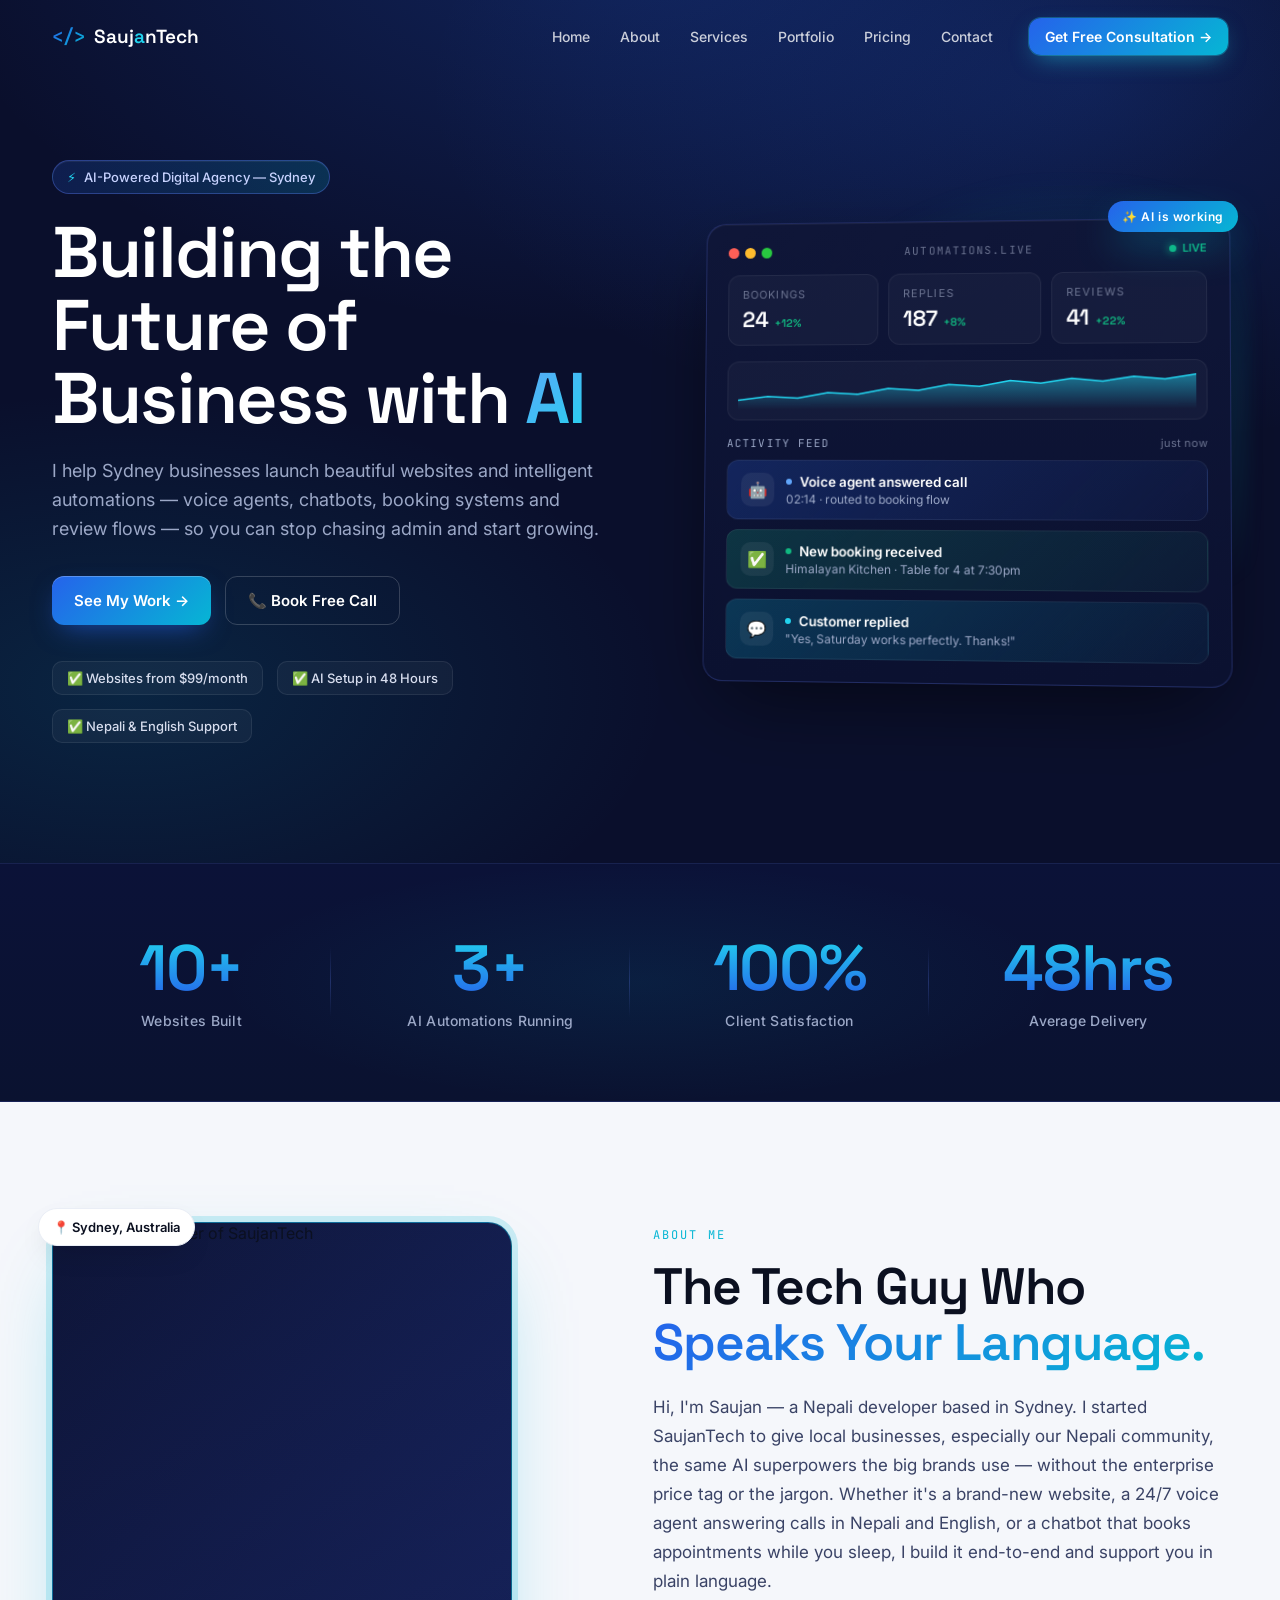
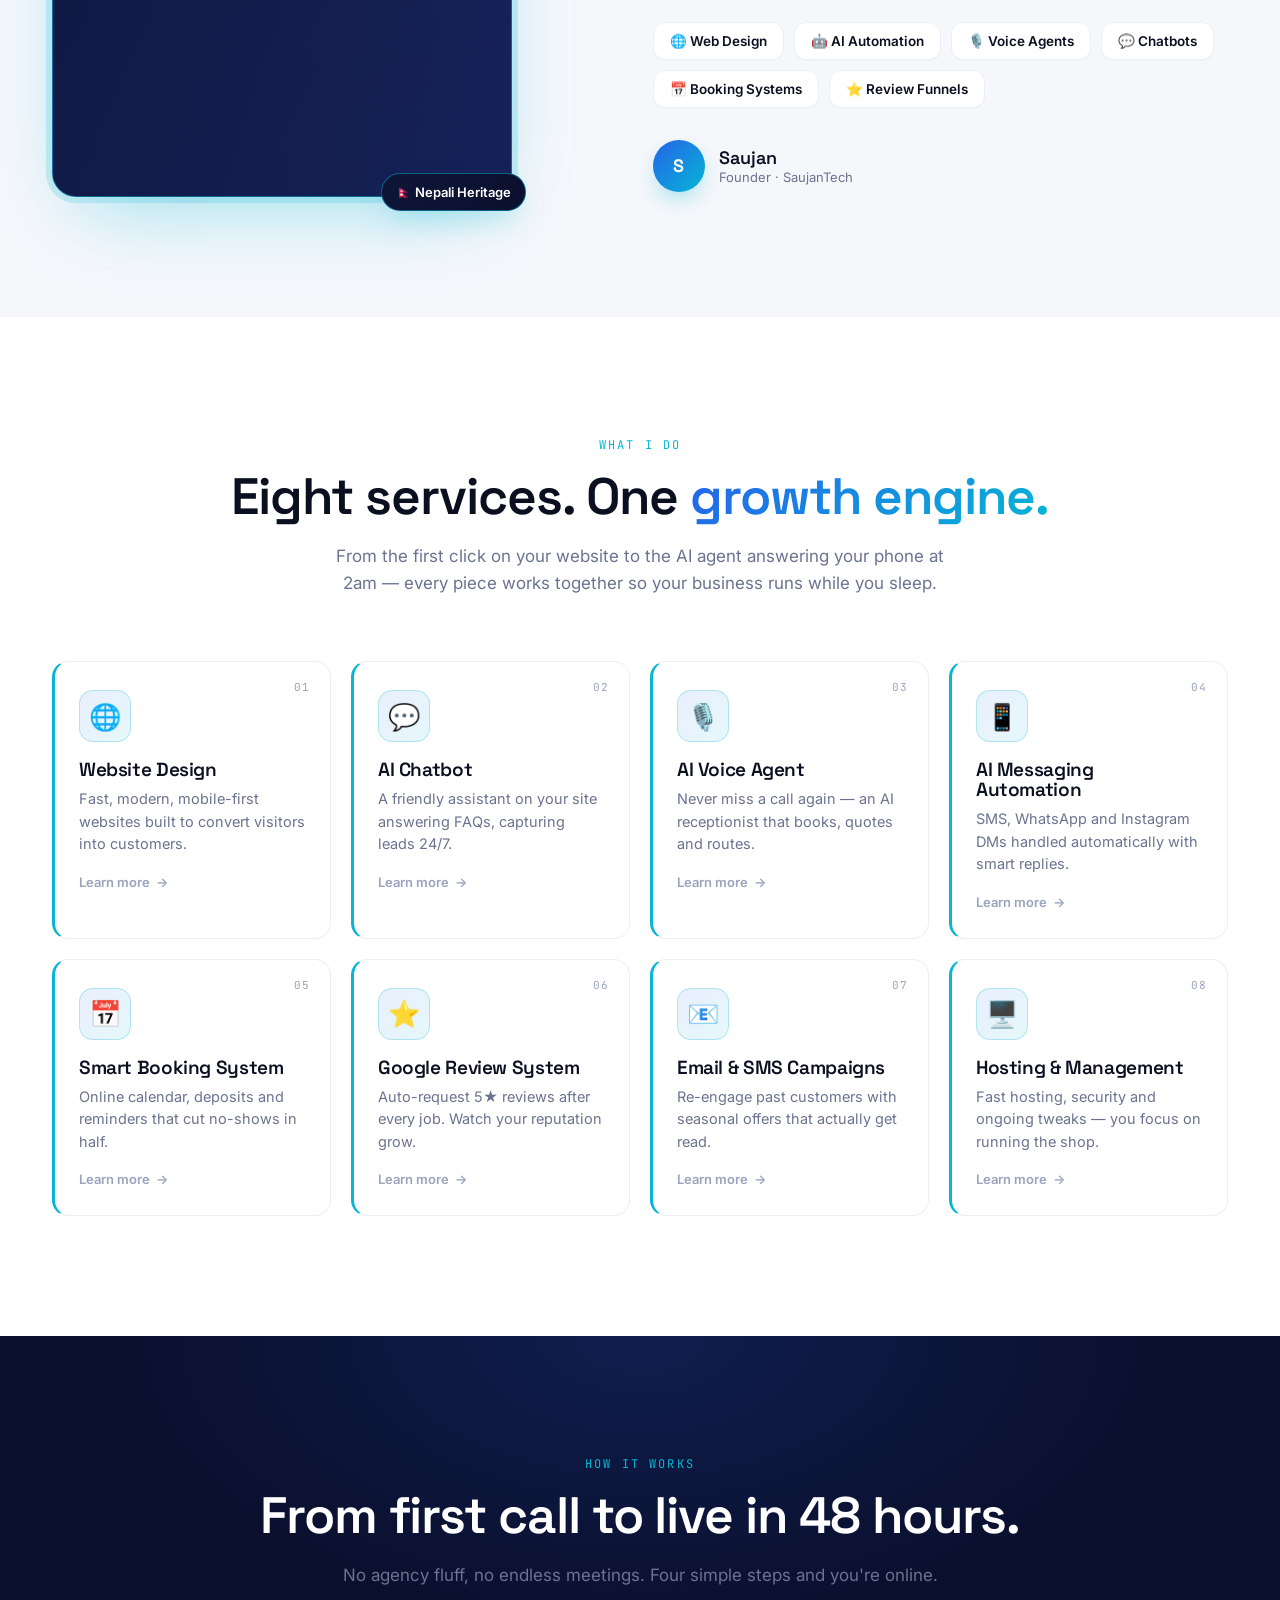
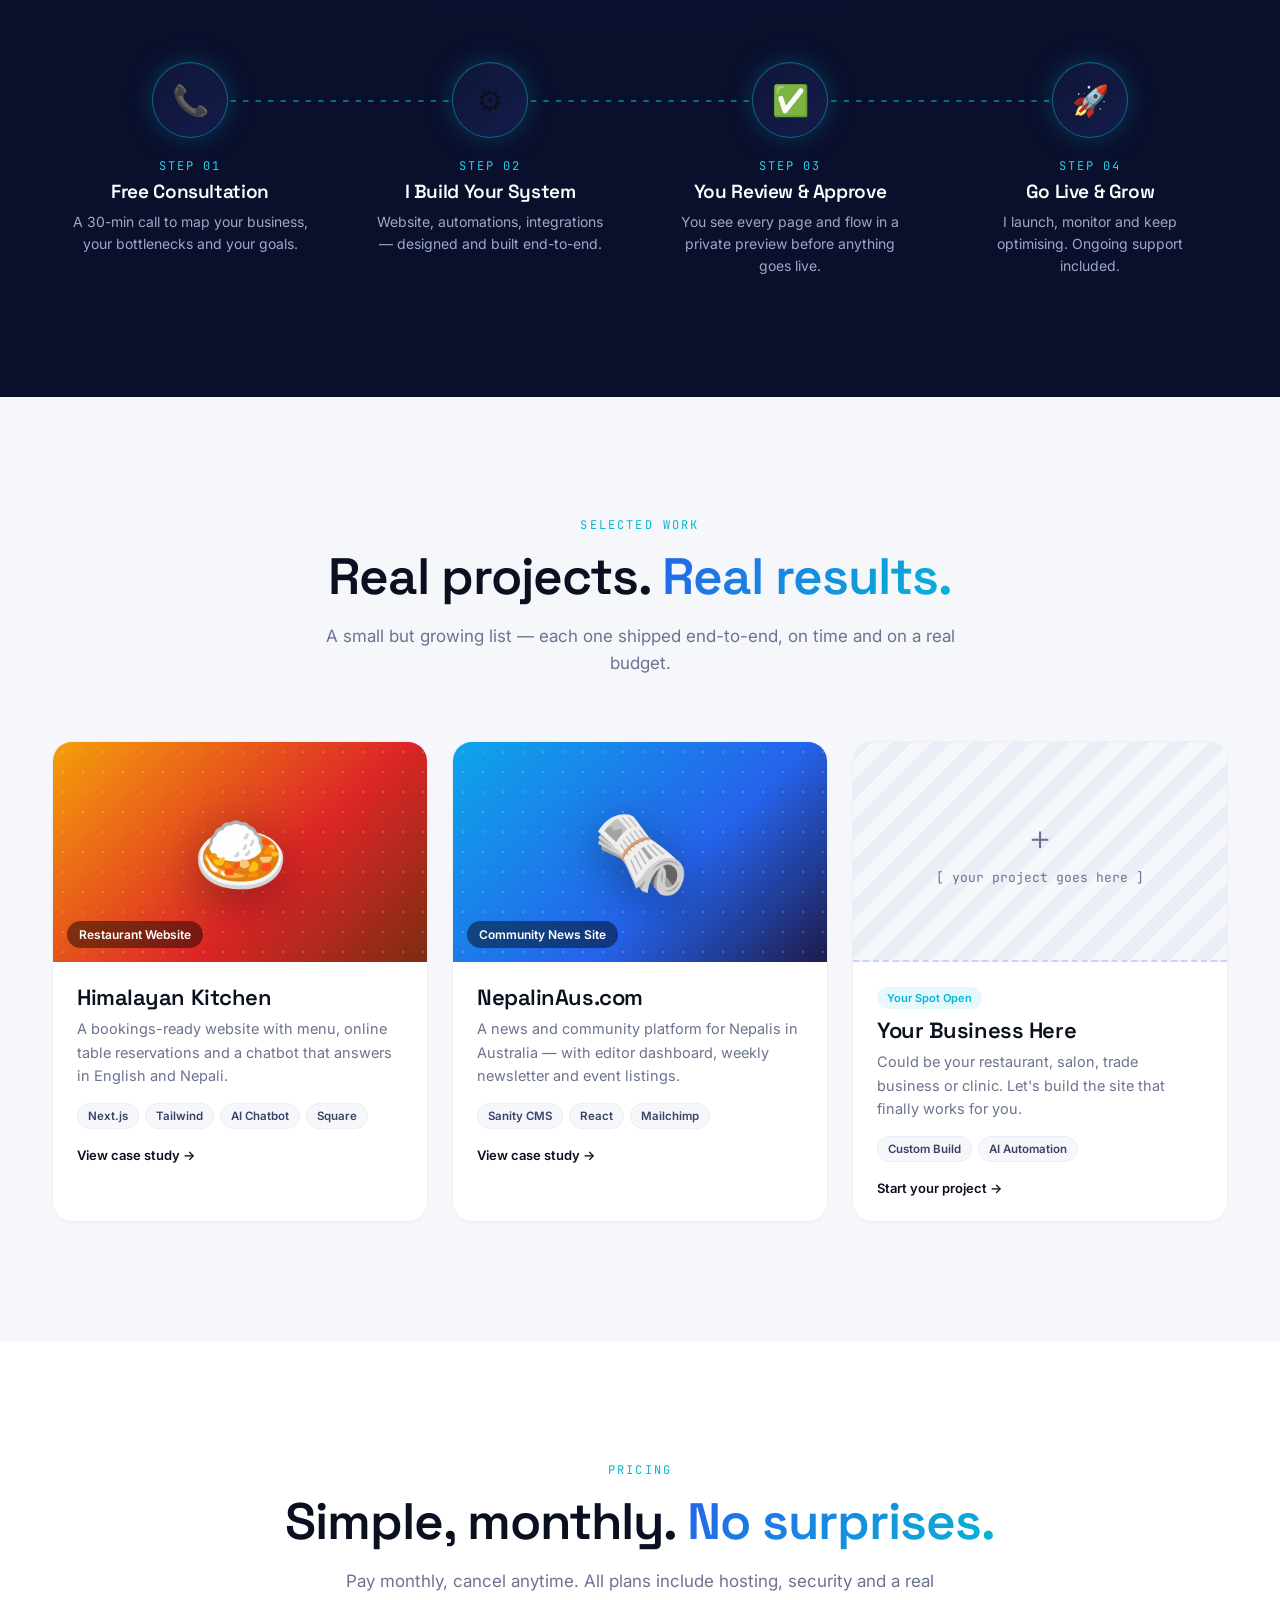
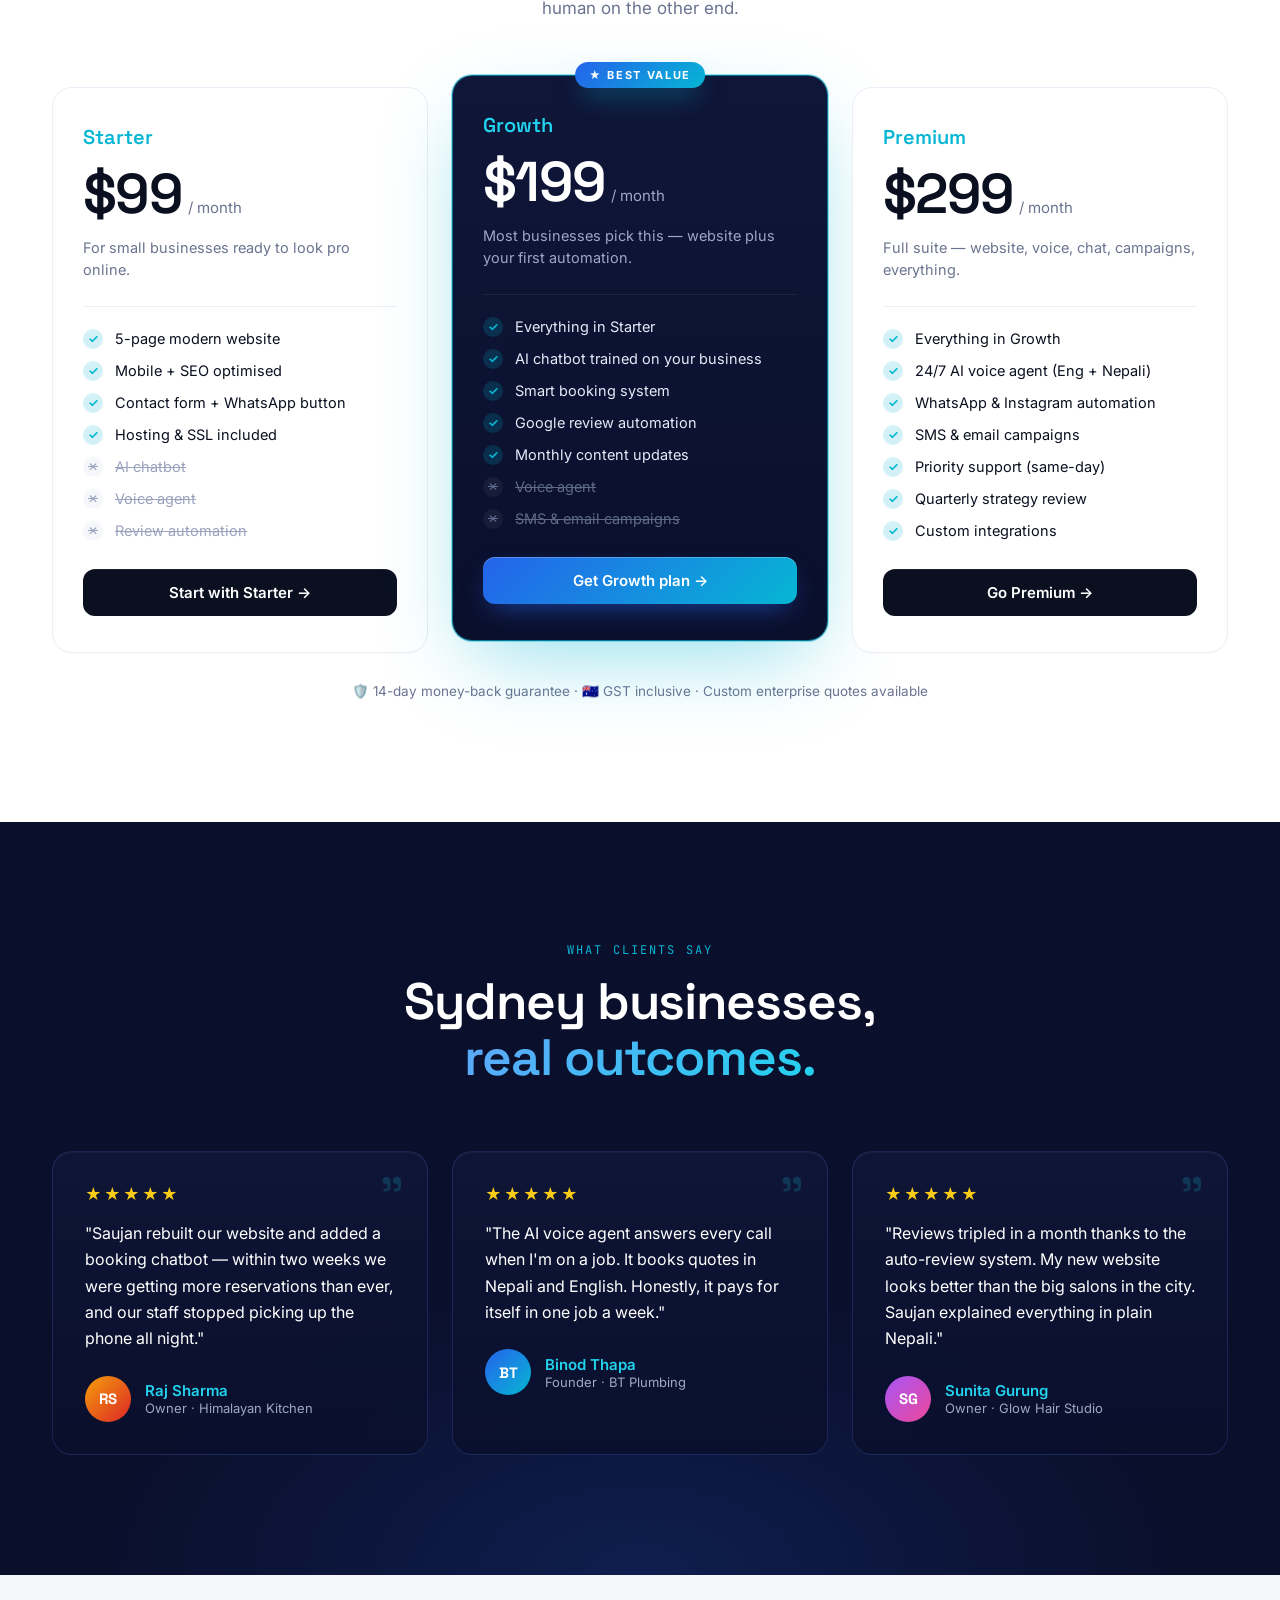
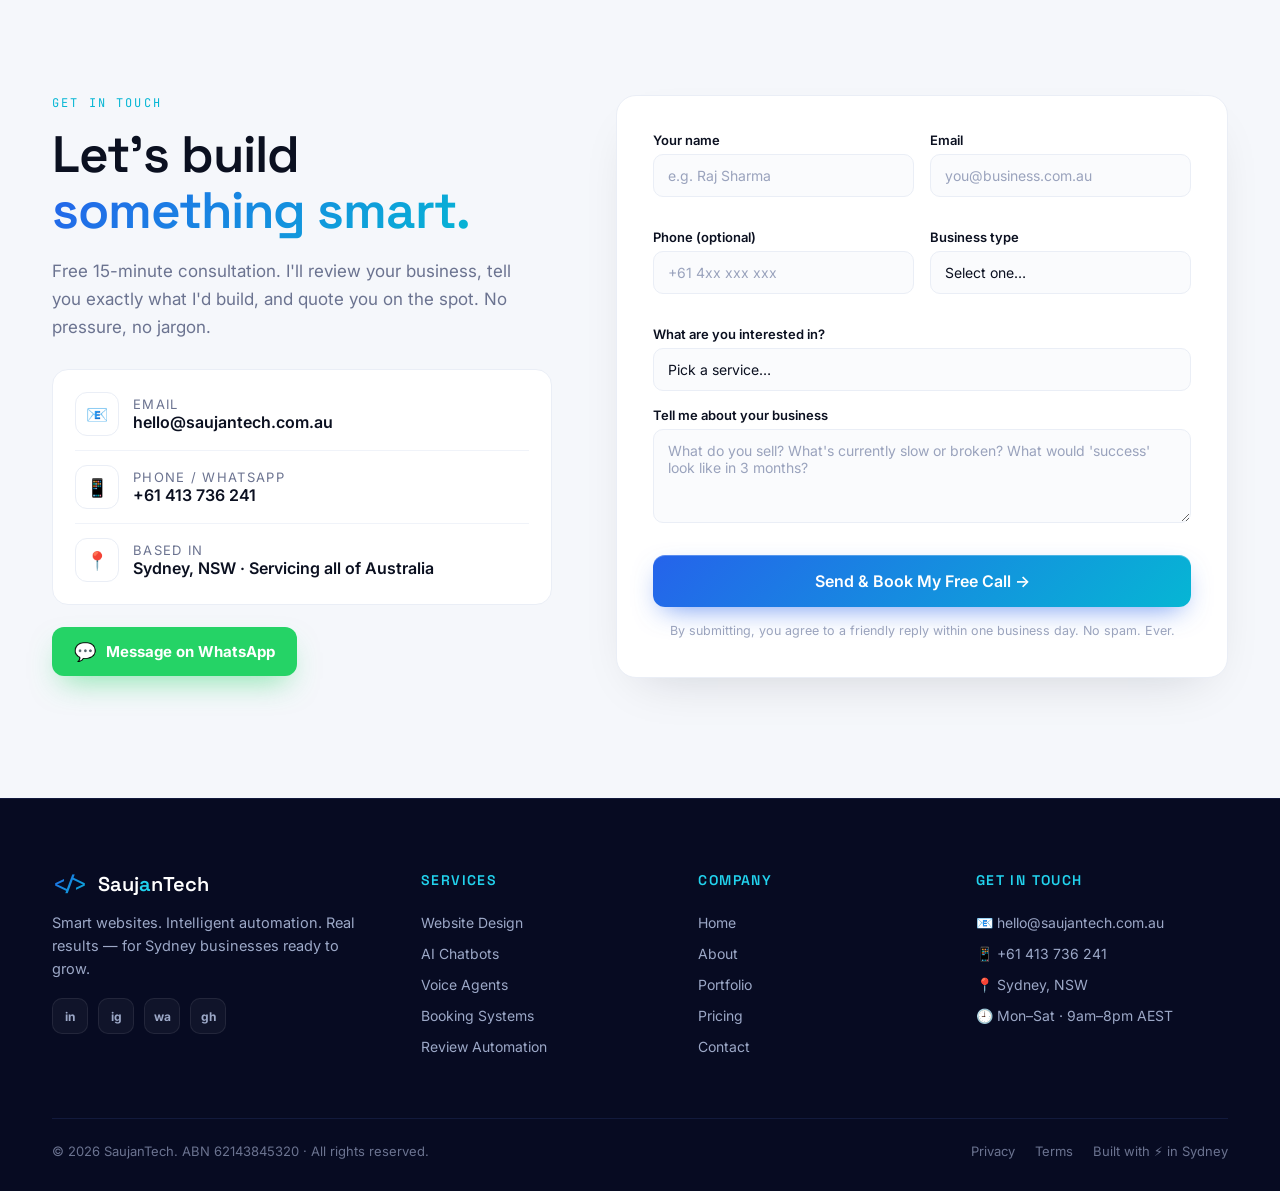
==== index.html @ dccc23d5 "Initial commit — SaujanTech website Co-Authored-By: Claude Sonnet 4.6 <noreply@anthropic.com>" ====
<!doctype html>
<html lang="en">
<head>
  <meta charset="utf-8" />
  <meta name="viewport" content="width=device-width, initial-scale=1" />
  <title>SaujanTech — Smart Websites. Intelligent Automation. Real Results.</title>
  <meta name="description" content="SaujanTech is an AI Automation and Web Design agency based in Sydney, Australia. We help businesses with websites, voice agents, chatbots and automation." />
  <link rel="preconnect" href="https://fonts.googleapis.com" />
  <link rel="preconnect" href="https://fonts.gstatic.com" crossorigin />
  <link href="https://fonts.googleapis.com/css2?family=Space+Grotesk:wght@400;500;600;700&family=Inter:wght@400;500;600;700&family=JetBrains+Mono:wght@400;500;600&display=swap" rel="stylesheet" />
  <link rel="stylesheet" href="style.css" />
</head>
<body>
<div id="root">

  <!-- ============================================================
       NAV
       ============================================================ -->
  <nav class="nav" id="nav">
    <div class="nav-inner">
      <a href="#home" class="nav-logo">
        <span class="nav-bracket">&lt;/&gt;</span>
        <span>Sauj<span style="color:#22D3EE">a</span>nTech</span>
      </a>

      <div class="nav-links" id="nav-links">
        <a href="#home"      class="nav-link">Home</a>
        <a href="#about"     class="nav-link">About</a>
        <a href="#services"  class="nav-link">Services</a>
        <a href="#portfolio" class="nav-link">Portfolio</a>
        <a href="#pricing"   class="nav-link">Pricing</a>
        <a href="#contact"   class="nav-link">Contact</a>
        <a href="#contact"   class="btn btn-glow btn-sm" style="margin-left:6px">Get Free Consultation →</a>
      </div>

      <button class="nav-hamburger" id="nav-hamburger" aria-label="Toggle menu">&#9776;</button>
    </div>
  </nav>

  <!-- ============================================================
       HERO
       ============================================================ -->
  <section id="home" class="dot-grid hero-wrap">
    <div class="hero-overlay"></div>
    <div class="container">
      <div class="hero-grid">

        <!-- Left -->
        <div>
          <span class="hero-badge">
            <span style="color:#22D3EE">⚡</span>
            AI-Powered Digital Agency — Sydney
          </span>
          <h1 class="hero-h1">
            Building the Future of<br>
            Business with <span class="grad-text">AI</span>
          </h1>
          <p class="hero-sub">
            I help Sydney businesses launch beautiful websites and intelligent automations —
            voice agents, chatbots, booking systems and review flows — so you can stop chasing
            admin and start growing.
          </p>
          <div class="hero-ctas">
            <a href="#portfolio" class="btn btn-grad">See My Work →</a>
            <a href="#contact"   class="btn btn-ghost">📞 Book Free Call</a>
          </div>
          <div class="trust-row">
            <span class="trust-badge">✅ Websites from $99/month</span>
            <span class="trust-badge">✅ AI Setup in 48 Hours</span>
            <span class="trust-badge">✅ Nepali &amp; English Support</span>
          </div>
        </div>

        <!-- Right — Floating Dashboard -->
        <div class="dashboard-wrap">
          <div class="dashboard-glow"></div>
          <div class="dashboard-card">

            <!-- Window chrome -->
            <div class="dashboard-chrome">
              <div class="traffic-lights">
                <span class="tl tl-red"></span>
                <span class="tl tl-yellow"></span>
                <span class="tl tl-green"></span>
              </div>
              <span class="dash-title">AUTOMATIONS.LIVE</span>
              <span class="live-badge">
                <span class="live-dot"></span>LIVE
              </span>
            </div>

            <!-- KPI row -->
            <div class="dashboard-stats">
              <div class="dash-stat">
                <div class="dash-stat-key">Bookings</div>
                <div class="dash-stat-val">24 <span class="dash-stat-delta">+12%</span></div>
              </div>
              <div class="dash-stat">
                <div class="dash-stat-key">Replies</div>
                <div class="dash-stat-val">187 <span class="dash-stat-delta">+8%</span></div>
              </div>
              <div class="dash-stat">
                <div class="dash-stat-key">Reviews</div>
                <div class="dash-stat-val">41 <span class="dash-stat-delta">+22%</span></div>
              </div>
            </div>

            <!-- Sparkline -->
            <div class="sparkline">
              <svg viewBox="0 0 300 40" preserveAspectRatio="none">
                <defs>
                  <linearGradient id="sparkFill" x1="0" x2="0" y1="0" y2="1">
                    <stop offset="0%"   stop-color="#22D3EE" stop-opacity="0.5"/>
                    <stop offset="100%" stop-color="#22D3EE" stop-opacity="0"/>
                  </linearGradient>
                </defs>
                <path d="M0,30 L20,26 L40,28 L60,22 L80,24 L100,18 L120,20 L140,14 L160,16 L180,10 L200,13 L220,8 L240,11 L260,6 L280,9 L300,4 L300,40 L0,40 Z" fill="url(#sparkFill)"/>
                <path d="M0,30 L20,26 L40,28 L60,22 L80,24 L100,18 L120,20 L140,14 L160,16 L180,10 L200,13 L220,8 L240,11 L260,6 L280,9 L300,4" stroke="#22D3EE" stroke-width="1.6" fill="none"/>
              </svg>
            </div>

            <!-- Activity feed -->
            <div class="feed-header">
              <span class="feed-header-label">Activity feed</span>
              <span class="feed-header-time">just now</span>
            </div>
            <div class="activity-feed" id="activity-feed"></div>
          </div>

          <div class="ai-pill">✨ AI is working</div>
        </div>

      </div>
    </div>
  </section>

  <!-- ============================================================
       STATS STRIP
       ============================================================ -->
  <section class="stats-wrap">
    <div class="stats-glow"></div>
    <div class="container">
      <div class="stats-grid">
        <div class="stat-item">
          <div class="stat-num" data-target="10" data-suffix="+">0+</div>
          <div class="stat-label">Websites Built</div>
          <span class="stat-divider"></span>
        </div>
        <div class="stat-item">
          <div class="stat-num" data-target="3" data-suffix="+">0+</div>
          <div class="stat-label">AI Automations Running</div>
          <span class="stat-divider"></span>
        </div>
        <div class="stat-item">
          <div class="stat-num" data-target="100" data-suffix="%">0%</div>
          <div class="stat-label">Client Satisfaction</div>
          <span class="stat-divider"></span>
        </div>
        <div class="stat-item">
          <div class="stat-num" data-target="48" data-suffix="hrs">0hrs</div>
          <div class="stat-label">Average Delivery</div>
        </div>
      </div>
    </div>
  </section>

  <!-- ============================================================
       ABOUT
       ============================================================ -->
  <section id="about" class="about-wrap">
    <div class="container">
      <div class="about-grid">

        <!-- Photo -->
        <div>
          <div class="about-photo-wrap">
            <div class="about-photo-frame">
              <img
                src="https://images.unsplash.com/photo-1531427186611-ecfd6d936c79?w=900&q=80&auto=format&fit=crop"
                alt="Saujan — Founder of SaujanTech"
              />
              <div class="about-photo-tint"></div>
            </div>
            <span class="about-loc">📍 Sydney, Australia</span>
            <span class="about-flag">🇳🇵 Nepali Heritage</span>
          </div>
        </div>

        <!-- Copy -->
        <div>
          <div class="section-tag">About me</div>
          <h2 class="section-title" style="color:#0B1020">
            The Tech Guy Who<br>
            <span class="grad-blue-cyan">Speaks Your Language.</span>
          </h2>
          <p class="about-copy">
            Hi, I'm Saujan — a Nepali developer based in Sydney. I started SaujanTech to give
            local businesses, especially our Nepali community, the same AI superpowers the big
            brands use — without the enterprise price tag or the jargon. Whether it's a
            brand-new website, a 24/7 voice agent answering calls in Nepali and English, or a
            chatbot that books appointments while you sleep, I build it end-to-end and
            support you in plain language.
          </p>

          <div class="about-skills">
            <span class="about-skill">🌐 Web Design</span>
            <span class="about-skill">🤖 AI Automation</span>
            <span class="about-skill">🎙️ Voice Agents</span>
            <span class="about-skill">💬 Chatbots</span>
            <span class="about-skill">📅 Booking Systems</span>
            <span class="about-skill">⭐ Review Funnels</span>
          </div>

          <div class="about-signature">
            <div class="about-sig-avatar">S</div>
            <div>
              <div class="about-sig-name">Saujan</div>
              <div class="about-sig-title">Founder · SaujanTech</div>
            </div>
          </div>
        </div>

      </div>
    </div>
  </section>

  <!-- ============================================================
       SERVICES
       ============================================================ -->
  <section id="services" class="services-wrap">
    <div class="container">
      <div class="services-head">
        <div class="section-tag">What I do</div>
        <h2 class="section-title" style="color:#0B1020">
          Eight services. One <span class="grad-blue-cyan">growth engine.</span>
        </h2>
        <p class="section-sub" style="margin:18px auto 0;color:#6B7390">
          From the first click on your website to the AI agent answering your phone at 2am —
          every piece works together so your business runs while you sleep.
        </p>
      </div>

      <div class="services-grid">

        <div class="service-card">
          <div class="service-card-glow"></div>
          <div class="service-icon">🌐</div>
          <span class="service-num mono">01</span>
          <h3>Website Design</h3>
          <p>Fast, modern, mobile-first websites built to convert visitors into customers.</p>
          <div class="service-learn">Learn more <span>→</span></div>
        </div>

        <div class="service-card">
          <div class="service-card-glow"></div>
          <div class="service-icon">💬</div>
          <span class="service-num mono">02</span>
          <h3>AI Chatbot</h3>
          <p>A friendly assistant on your site answering FAQs, capturing leads 24/7.</p>
          <div class="service-learn">Learn more <span>→</span></div>
        </div>

        <div class="service-card">
          <div class="service-card-glow"></div>
          <div class="service-icon">🎙️</div>
          <span class="service-num mono">03</span>
          <h3>AI Voice Agent</h3>
          <p>Never miss a call again — an AI receptionist that books, quotes and routes.</p>
          <div class="service-learn">Learn more <span>→</span></div>
        </div>

        <div class="service-card">
          <div class="service-card-glow"></div>
          <div class="service-icon">📱</div>
          <span class="service-num mono">04</span>
          <h3>AI Messaging Automation</h3>
          <p>SMS, WhatsApp and Instagram DMs handled automatically with smart replies.</p>
          <div class="service-learn">Learn more <span>→</span></div>
        </div>

        <div class="service-card">
          <div class="service-card-glow"></div>
          <div class="service-icon">📅</div>
          <span class="service-num mono">05</span>
          <h3>Smart Booking System</h3>
          <p>Online calendar, deposits and reminders that cut no-shows in half.</p>
          <div class="service-learn">Learn more <span>→</span></div>
        </div>

        <div class="service-card">
          <div class="service-card-glow"></div>
          <div class="service-icon">⭐</div>
          <span class="service-num mono">06</span>
          <h3>Google Review System</h3>
          <p>Auto-request 5★ reviews after every job. Watch your reputation grow.</p>
          <div class="service-learn">Learn more <span>→</span></div>
        </div>

        <div class="service-card">
          <div class="service-card-glow"></div>
          <div class="service-icon">📧</div>
          <span class="service-num mono">07</span>
          <h3>Email &amp; SMS Campaigns</h3>
          <p>Re-engage past customers with seasonal offers that actually get read.</p>
          <div class="service-learn">Learn more <span>→</span></div>
        </div>

        <div class="service-card">
          <div class="service-card-glow"></div>
          <div class="service-icon">🖥️</div>
          <span class="service-num mono">08</span>
          <h3>Hosting &amp; Management</h3>
          <p>Fast hosting, security and ongoing tweaks — you focus on running the shop.</p>
          <div class="service-learn">Learn more <span>→</span></div>
        </div>

      </div>
    </div>
  </section>

  <!-- ============================================================
       HOW IT WORKS
       ============================================================ -->
  <section class="steps-wrap dot-grid">
    <div class="container" style="position:relative">
      <div class="steps-head">
        <div class="section-tag">How it works</div>
        <h2 class="section-title">From first call to live in 48 hours.</h2>
        <p class="section-sub" style="margin:18px auto 0">
          No agency fluff, no endless meetings. Four simple steps and you're online.
        </p>
      </div>

      <div class="steps-grid">
        <!-- Dashed connector line -->
        <svg class="steps-connector" viewBox="0 0 1000 2" preserveAspectRatio="none">
          <line x1="0" y1="1" x2="1000" y2="1"
                stroke="rgba(6,182,212,0.55)" stroke-width="2"
                stroke-dasharray="6 8"/>
        </svg>

        <div class="step-item">
          <div class="step-icon-wrap">📞</div>
          <div class="step-num mono">STEP 01</div>
          <h3>Free Consultation</h3>
          <p>A 30-min call to map your business, your bottlenecks and your goals.</p>
        </div>

        <div class="step-item">
          <div class="step-icon-wrap">⚙️</div>
          <div class="step-num mono">STEP 02</div>
          <h3>I Build Your System</h3>
          <p>Website, automations, integrations — designed and built end-to-end.</p>
        </div>

        <div class="step-item">
          <div class="step-icon-wrap">✅</div>
          <div class="step-num mono">STEP 03</div>
          <h3>You Review &amp; Approve</h3>
          <p>You see every page and flow in a private preview before anything goes live.</p>
        </div>

        <div class="step-item">
          <div class="step-icon-wrap">🚀</div>
          <div class="step-num mono">STEP 04</div>
          <h3>Go Live &amp; Grow</h3>
          <p>I launch, monitor and keep optimising. Ongoing support included.</p>
        </div>

      </div>
    </div>
  </section>

  <!-- ============================================================
       PORTFOLIO
       ============================================================ -->
  <section id="portfolio" class="portfolio-wrap">
    <div class="container">
      <div class="portfolio-head">
        <div class="section-tag">Selected work</div>
        <h2 class="section-title" style="color:#0B1020">
          Real projects. <span class="grad-blue-cyan">Real results.</span>
        </h2>
        <p class="section-sub" style="margin:18px auto 0;color:#6B7390">
          A small but growing list — each one shipped end-to-end, on time and on a real budget.
        </p>
      </div>

      <div class="portfolio-grid">

        <!-- Project 1 -->
        <article class="project-card">
          <div class="project-img" style="background:linear-gradient(135deg,#F59E0B 0%,#DC2626 60%,#7C2D12 100%)">
            <div class="project-img-dots"></div>
            <div class="project-img-glyph">🍛</div>
            <div class="project-img-tag">Restaurant Website</div>
          </div>
          <div class="project-body">
            <h3>Himalayan Kitchen</h3>
            <p>A bookings-ready website with menu, online table reservations and a chatbot that answers in English and Nepali.</p>
            <div class="project-stack">
              <span class="stack-pill">Next.js</span>
              <span class="stack-pill">Tailwind</span>
              <span class="stack-pill">AI Chatbot</span>
              <span class="stack-pill">Square</span>
            </div>
            <div class="project-link">View case study →</div>
          </div>
        </article>

        <!-- Project 2 -->
        <article class="project-card">
          <div class="project-img" style="background:linear-gradient(135deg,#0EA5E9 0%,#2563EB 60%,#1E1B4B 100%)">
            <div class="project-img-dots"></div>
            <div class="project-img-glyph">🗞️</div>
            <div class="project-img-tag">Community News Site</div>
          </div>
          <div class="project-body">
            <h3>NepalinAus.com</h3>
            <p>A news and community platform for Nepalis in Australia — with editor dashboard, weekly newsletter and event listings.</p>
            <div class="project-stack">
              <span class="stack-pill">Sanity CMS</span>
              <span class="stack-pill">React</span>
              <span class="stack-pill">Mailchimp</span>
            </div>
            <div class="project-link">View case study →</div>
          </div>
        </article>

        <!-- Project 3 — placeholder -->
        <article class="project-card">
          <div class="project-placeholder">
            <div class="project-placeholder-plus">＋</div>
            [ your project goes here ]
          </div>
          <div class="project-body">
            <div class="project-tag-pill">Your Spot Open</div>
            <h3>Your Business Here</h3>
            <p>Could be your restaurant, salon, trade business or clinic. Let's build the site that finally works for you.</p>
            <div class="project-stack">
              <span class="stack-pill">Custom Build</span>
              <span class="stack-pill">AI Automation</span>
            </div>
            <div class="project-link">Start your project →</div>
          </div>
        </article>

      </div>
    </div>
  </section>

  <!-- ============================================================
       PRICING
       ============================================================ -->
  <section id="pricing" class="pricing-wrap">
    <div class="container">
      <div class="pricing-head">
        <div class="section-tag">Pricing</div>
        <h2 class="section-title" style="color:#0B1020">
          Simple, monthly. <span class="grad-blue-cyan">No surprises.</span>
        </h2>
        <p class="section-sub" style="margin:18px auto 0;color:#6B7390">
          Pay monthly, cancel anytime. All plans include hosting, security and a real human on the other end.
        </p>
      </div>

      <div class="pricing-grid">

        <!-- Starter -->
        <div class="plan-card regular">
          <div class="plan-name">Starter</div>
          <div class="plan-price-row">
            <span class="plan-price">$99</span>
            <span class="plan-period">/ month</span>
          </div>
          <p class="plan-blurb">For small businesses ready to look pro online.</p>
          <div class="plan-divider"></div>
          <ul class="plan-features">
            <li class="plan-feature included"><span class="feature-check">✓</span> 5-page modern website</li>
            <li class="plan-feature included"><span class="feature-check">✓</span> Mobile + SEO optimised</li>
            <li class="plan-feature included"><span class="feature-check">✓</span> Contact form + WhatsApp button</li>
            <li class="plan-feature included"><span class="feature-check">✓</span> Hosting &amp; SSL included</li>
            <li class="plan-feature excluded"><span class="feature-check">✕</span> AI chatbot</li>
            <li class="plan-feature excluded"><span class="feature-check">✕</span> Voice agent</li>
            <li class="plan-feature excluded"><span class="feature-check">✕</span> Review automation</li>
          </ul>
          <div class="plan-cta">
            <a href="#contact" class="btn btn-dark" style="width:100%;justify-content:center">Start with Starter →</a>
          </div>
        </div>

        <!-- Growth — highlight -->
        <div class="plan-card highlight">
          <div class="plan-best-badge">★ BEST VALUE</div>
          <div class="plan-name">Growth</div>
          <div class="plan-price-row">
            <span class="plan-price">$199</span>
            <span class="plan-period">/ month</span>
          </div>
          <p class="plan-blurb">Most businesses pick this — website plus your first automation.</p>
          <div class="plan-divider"></div>
          <ul class="plan-features">
            <li class="plan-feature included"><span class="feature-check">✓</span> Everything in Starter</li>
            <li class="plan-feature included"><span class="feature-check">✓</span> AI chatbot trained on your business</li>
            <li class="plan-feature included"><span class="feature-check">✓</span> Smart booking system</li>
            <li class="plan-feature included"><span class="feature-check">✓</span> Google review automation</li>
            <li class="plan-feature included"><span class="feature-check">✓</span> Monthly content updates</li>
            <li class="plan-feature excluded"><span class="feature-check">✕</span> Voice agent</li>
            <li class="plan-feature excluded"><span class="feature-check">✕</span> SMS &amp; email campaigns</li>
          </ul>
          <div class="plan-cta">
            <a href="#contact" class="btn btn-grad" style="width:100%;justify-content:center">Get Growth plan →</a>
          </div>
        </div>

        <!-- Premium -->
        <div class="plan-card regular">
          <div class="plan-name">Premium</div>
          <div class="plan-price-row">
            <span class="plan-price">$299</span>
            <span class="plan-period">/ month</span>
          </div>
          <p class="plan-blurb">Full suite — website, voice, chat, campaigns, everything.</p>
          <div class="plan-divider"></div>
          <ul class="plan-features">
            <li class="plan-feature included"><span class="feature-check">✓</span> Everything in Growth</li>
            <li class="plan-feature included"><span class="feature-check">✓</span> 24/7 AI voice agent (Eng + Nepali)</li>
            <li class="plan-feature included"><span class="feature-check">✓</span> WhatsApp &amp; Instagram automation</li>
            <li class="plan-feature included"><span class="feature-check">✓</span> SMS &amp; email campaigns</li>
            <li class="plan-feature included"><span class="feature-check">✓</span> Priority support (same-day)</li>
            <li class="plan-feature included"><span class="feature-check">✓</span> Quarterly strategy review</li>
            <li class="plan-feature included"><span class="feature-check">✓</span> Custom integrations</li>
          </ul>
          <div class="plan-cta">
            <a href="#contact" class="btn btn-dark" style="width:100%;justify-content:center">Go Premium →</a>
          </div>
        </div>

      </div>

      <p class="pricing-note">
        🛡️ 14-day money-back guarantee · 🇦🇺 GST inclusive · Custom enterprise quotes available
      </p>
    </div>
  </section>

  <!-- ============================================================
       TESTIMONIALS
       ============================================================ -->
  <section class="testimonials-wrap dot-grid">
    <div class="container" style="position:relative">
      <div class="testimonials-head">
        <div class="section-tag">What clients say</div>
        <h2 class="section-title">
          Sydney businesses,<br>
          <span class="grad-text">real outcomes.</span>
        </h2>
      </div>

      <div class="testimonials-grid">

        <article class="testimonial-card">
          <div class="testimonial-quote-mark" aria-hidden="true">"</div>
          <div class="testimonial-stars">★★★★★</div>
          <p>"Saujan rebuilt our website and added a booking chatbot — within two weeks we were getting more reservations than ever, and our staff stopped picking up the phone all night."</p>
          <div class="testimonial-author">
            <div class="testimonial-avatar" style="background:linear-gradient(135deg,#F59E0B,#DC2626)">RS</div>
            <div>
              <div class="testimonial-name">Raj Sharma</div>
              <div class="testimonial-role">Owner · Himalayan Kitchen</div>
            </div>
          </div>
        </article>

        <article class="testimonial-card">
          <div class="testimonial-quote-mark" aria-hidden="true">"</div>
          <div class="testimonial-stars">★★★★★</div>
          <p>"The AI voice agent answers every call when I'm on a job. It books quotes in Nepali and English. Honestly, it pays for itself in one job a week."</p>
          <div class="testimonial-author">
            <div class="testimonial-avatar" style="background:linear-gradient(135deg,#2563EB,#06B6D4)">BT</div>
            <div>
              <div class="testimonial-name">Binod Thapa</div>
              <div class="testimonial-role">Founder · BT Plumbing</div>
            </div>
          </div>
        </article>

        <article class="testimonial-card">
          <div class="testimonial-quote-mark" aria-hidden="true">"</div>
          <div class="testimonial-stars">★★★★★</div>
          <p>"Reviews tripled in a month thanks to the auto-review system. My new website looks better than the big salons in the city. Saujan explained everything in plain Nepali."</p>
          <div class="testimonial-author">
            <div class="testimonial-avatar" style="background:linear-gradient(135deg,#A855F7,#EC4899)">SG</div>
            <div>
              <div class="testimonial-name">Sunita Gurung</div>
              <div class="testimonial-role">Owner · Glow Hair Studio</div>
            </div>
          </div>
        </article>

      </div>
    </div>
  </section>

  <!-- ============================================================
       CONTACT
       ============================================================ -->
  <section id="contact" class="contact-wrap">
    <div class="container">
      <div class="contact-grid">

        <!-- Left — info -->
        <div>
          <div class="section-tag">Get in touch</div>
          <h2 class="section-title" style="color:#0B1020">
            Let's build<br>
            <span class="grad-blue-cyan">something smart.</span>
          </h2>
          <p style="color:#6B7390;font-size:17px;line-height:1.65;margin-top:18px;max-width:460px">
            Free 15-minute consultation. I'll review your business, tell you exactly what I'd build,
            and quote you on the spot. No pressure, no jargon.
          </p>

          <div class="contact-details-box">
            <div class="contact-detail">
              <div class="contact-ico">📧</div>
              <div>
                <div class="contact-detail-label">Email</div>
                <div class="contact-detail-value">hello@saujantech.com.au</div>
              </div>
            </div>
            <div class="contact-divider"></div>
            <div class="contact-detail">
              <div class="contact-ico">📱</div>
              <div>
                <div class="contact-detail-label">Phone / WhatsApp</div>
                <div class="contact-detail-value">+61 413 736 241</div>
              </div>
            </div>
            <div class="contact-divider"></div>
            <div class="contact-detail">
              <div class="contact-ico">📍</div>
              <div>
                <div class="contact-detail-label">Based in</div>
                <div class="contact-detail-value">Sydney, NSW · Servicing all of Australia</div>
              </div>
            </div>
          </div>

          <a href="https://wa.me/61413736241" class="whatsapp-btn" target="_blank" rel="noopener noreferrer">
            <span style="font-size:18px">💬</span> Message on WhatsApp
          </a>
        </div>

        <!-- Right — form -->
        <div>
          <form class="contact-form-card" id="contact-form" novalidate>

            <div class="form-row">
              <div class="form-field">
                <label class="field-label" for="f-name">Your name</label>
                <input id="f-name" type="text" required placeholder="e.g. Raj Sharma" class="field-input" name="name" />
              </div>
              <div class="form-field">
                <label class="field-label" for="f-email">Email</label>
                <input id="f-email" type="email" required placeholder="you@business.com.au" class="field-input" name="email" />
              </div>
            </div>

            <div class="form-row">
              <div class="form-field">
                <label class="field-label" for="f-phone">Phone (optional)</label>
                <input id="f-phone" type="tel" placeholder="+61 4xx xxx xxx" class="field-input" name="phone" />
              </div>
              <div class="form-field">
                <label class="field-label" for="f-biz">Business type</label>
                <select id="f-biz" required class="field-input" name="biz">
                  <option value="">Select one…</option>
                  <option>Restaurant / Café</option>
                  <option>Trades (plumbing, electrical, etc.)</option>
                  <option>Salon / Wellness</option>
                  <option>Retail / E-commerce</option>
                  <option>Professional Services</option>
                  <option>Other</option>
                </select>
              </div>
            </div>

            <div class="form-field">
              <label class="field-label" for="f-service">What are you interested in?</label>
              <select id="f-service" required class="field-input" name="service">
                <option value="">Pick a service…</option>
                <option>Brand new website</option>
                <option>AI chatbot for my site</option>
                <option>AI voice agent for calls</option>
                <option>Booking + review automation</option>
                <option>Everything (Premium plan)</option>
                <option>Not sure — I want to chat</option>
              </select>
            </div>

            <div class="form-field" style="margin-bottom:22px">
              <label class="field-label" for="f-message">Tell me about your business</label>
              <textarea id="f-message" rows="4" class="field-input" name="message"
                placeholder="What do you sell? What's currently slow or broken? What would 'success' look like in 3 months?"></textarea>
            </div>

            <button type="submit" class="btn btn-grad form-submit" id="form-submit-btn">
              Send &amp; Book My Free Call →
            </button>

            <p class="form-note">
              By submitting, you agree to a friendly reply within one business day. No spam. Ever.
            </p>
          </form>
        </div>

      </div>
    </div>
  </section>

  <!-- ============================================================
       FOOTER
       ============================================================ -->
  <footer class="footer-wrap">
    <div class="container">
      <div class="footer-grid">

        <!-- Brand -->
        <div>
          <div class="footer-logo">
            <span class="footer-logo-bracket">&lt;/&gt;</span>
            <span>Sauj<span style="color:#22D3EE">a</span>nTech</span>
          </div>
          <p class="footer-tagline">
            Smart websites. Intelligent automation. Real results — for Sydney businesses ready to grow.
          </p>
          <div class="footer-socials">
            <a href="#" class="footer-social-btn">in</a>
            <a href="#" class="footer-social-btn">ig</a>
            <a href="https://wa.me/61413736241" class="footer-social-btn" target="_blank" rel="noopener">wa</a>
            <a href="#" class="footer-social-btn">gh</a>
          </div>
        </div>

        <!-- Services -->
        <div>
          <div class="footer-col-title">Services</div>
          <a href="#services" class="footer-link">Website Design</a>
          <a href="#services" class="footer-link">AI Chatbots</a>
          <a href="#services" class="footer-link">Voice Agents</a>
          <a href="#services" class="footer-link">Booking Systems</a>
          <a href="#services" class="footer-link">Review Automation</a>
        </div>

        <!-- Company -->
        <div>
          <div class="footer-col-title">Company</div>
          <a href="#home"      class="footer-link">Home</a>
          <a href="#about"     class="footer-link">About</a>
          <a href="#portfolio" class="footer-link">Portfolio</a>
          <a href="#pricing"   class="footer-link">Pricing</a>
          <a href="#contact"   class="footer-link">Contact</a>
        </div>

        <!-- Contact -->
        <div>
          <div class="footer-col-title">Get in touch</div>
          <a href="mailto:hello@saujantech.com.au" class="footer-link">📧 hello@saujantech.com.au</a>
          <a href="https://wa.me/61413736241" class="footer-link" target="_blank" rel="noopener">📱 +61 413 736 241</a>
          <a href="#contact" class="footer-link">📍 Sydney, NSW</a>
          <a href="#contact" class="footer-link">🕘 Mon–Sat · 9am–8pm AEST</a>
        </div>

      </div>

      <div class="footer-bottom">
        <span>© 2026 SaujanTech. ABN 62143845320 · All rights reserved.</span>
        <div class="footer-bottom-links">
          <a href="#">Privacy</a>
          <a href="#">Terms</a>
          <span>Built with ⚡ in Sydney</span>
        </div>
      </div>
    </div>
  </footer>

</div><!-- /#root -->

<script src="script.js"></script>
</body>
</html>
---- style.css ----
/* ============================================================
   SAUJANTECH PORTFOLIO — style.css
   ============================================================ */

/* ─── RESET & ROOT ─────────────────────────────────────────── */
:root {
  --navy:      #0A0F2C;
  --navy-2:    #0E1538;
  --navy-3:    #131C4A;
  --navy-line: #1E2A5E;
  --blue:      #2563EB;
  --cyan:      #06B6D4;
  --cyan-soft: #22D3EE;
  --grey:      #F5F7FB;
  --grey-2:    #EAEEF6;
  --ink:       #0B1020;
  --muted:     #6B7390;
  --white:     #FFFFFF;
  --grad:      linear-gradient(135deg, #2563EB 0%, #06B6D4 100%);
  --grad-text: linear-gradient(135deg, #60A5FA 0%, #22D3EE 100%);
}

*, *::before, *::after { box-sizing: border-box; }
html, body { margin: 0; padding: 0; }
html { scroll-behavior: smooth; }

body {
  font-family: 'Inter', system-ui, sans-serif;
  color: var(--ink);
  background: var(--navy);
  -webkit-font-smoothing: antialiased;
  text-rendering: optimizeLegibility;
}

::selection { background: rgba(6,182,212,0.35); color: white; }

h1, h2, h3, h4 {
  font-family: 'Space Grotesk', sans-serif;
  letter-spacing: -0.02em;
  margin: 0;
  line-height: 1.05;
}
p { margin: 0; line-height: 1.6; }
ul { margin: 0; padding: 0; list-style: none; }
a { text-decoration: none; }

.mono { font-family: 'JetBrains Mono', monospace; }

/* ─── LAYOUT ─────────────────────────────────────────────────── */
#root { overflow-x: hidden; }

.container {
  max-width: 1240px;
  margin: 0 auto;
  padding: 0 32px;
}

/* ─── TYPOGRAPHY HELPERS ─────────────────────────────────────── */
.grad-text {
  background: var(--grad-text);
  -webkit-background-clip: text;
  background-clip: text;
  color: transparent;
}

.grad-blue-cyan {
  background: linear-gradient(135deg, #2563EB, #06B6D4);
  -webkit-background-clip: text;
  background-clip: text;
  color: transparent;
}

.section-tag {
  font-family: 'JetBrains Mono', monospace;
  font-size: 12px;
  letter-spacing: 0.18em;
  text-transform: uppercase;
  color: var(--cyan);
  margin-bottom: 16px;
}

.section-title {
  font-size: clamp(34px, 4vw, 52px);
  font-weight: 600;
  line-height: 1.1;
}

.section-sub {
  margin-top: 18px;
  color: var(--muted);
  font-size: 17px;
  max-width: 640px;
}

/* ─── BACKGROUNDS ─────────────────────────────────────────────── */
.dot-grid {
  background-image: radial-gradient(rgba(99,130,255,0.18) 1px, transparent 1px);
  background-size: 28px 28px;
}

/* ─── BUTTONS ─────────────────────────────────────────────────── */
.btn {
  display: inline-flex;
  align-items: center;
  gap: 10px;
  padding: 14px 22px;
  border-radius: 12px;
  font-family: 'Inter', sans-serif;
  font-weight: 600;
  font-size: 15px;
  cursor: pointer;
  border: none;
  transition: transform .2s ease, box-shadow .2s ease, background .2s ease;
  text-decoration: none;
  white-space: nowrap;
}

.btn-grad {
  background: var(--grad);
  color: white;
  box-shadow: 0 10px 28px -10px rgba(37,99,235,0.7), inset 0 1px 0 rgba(255,255,255,0.25);
}
.btn-grad:hover {
  transform: translateY(-2px);
  box-shadow: 0 18px 40px -12px rgba(6,182,212,0.7), inset 0 1px 0 rgba(255,255,255,0.3);
  color: white;
}

.btn-ghost {
  background: transparent;
  color: white;
  border: 1px solid rgba(255,255,255,0.18);
}
.btn-ghost:hover {
  border-color: rgba(6,182,212,0.7);
  background: rgba(6,182,212,0.06);
  color: white;
}

.btn-dark {
  background: #0B1020;
  color: white;
  box-shadow: inset 0 1px 0 rgba(255,255,255,0.08);
}
.btn-dark:hover {
  transform: translateY(-2px);
  color: white;
}

.btn-sm { padding: 10px 16px; font-size: 14px; }

.btn-glow {
  background: var(--grad);
  color: white;
  box-shadow: 0 0 0 1px rgba(34,211,238,0.3), 0 8px 24px -8px rgba(34,211,238,0.6);
  animation: pulseGlow 3s ease-in-out infinite;
}

@keyframes pulseGlow {
  0%, 100% { box-shadow: 0 0 0 1px rgba(34,211,238,0.3), 0 8px 24px -8px rgba(34,211,238,0.55); }
  50%       { box-shadow: 0 0 0 1px rgba(34,211,238,0.6), 0 14px 32px -8px rgba(34,211,238,0.85); }
}

/* ─── FOCUS ───────────────────────────────────────────────────── */
:focus-visible { outline: 2px solid var(--cyan); outline-offset: 2px; border-radius: 6px; }

/* ============================================================
   NAV
   ============================================================ */
.nav {
  position: fixed;
  top: 0; left: 0; right: 0;
  z-index: 50;
  transition: background .25s ease, border-color .25s ease, backdrop-filter .25s ease;
  border-bottom: 1px solid transparent;
}

.nav.scrolled {
  background: rgba(10,15,44,0.82);
  border-bottom-color: rgba(99,130,255,0.15);
  backdrop-filter: blur(14px) saturate(140%);
  -webkit-backdrop-filter: blur(14px) saturate(140%);
}

.nav-inner {
  display: flex;
  align-items: center;
  justify-content: space-between;
  height: 72px;
  max-width: 1240px;
  margin: 0 auto;
  padding: 0 32px;
  position: relative;
}

.nav-logo {
  display: flex;
  align-items: center;
  gap: 10px;
  color: white;
  font-family: 'Space Grotesk', sans-serif;
  font-weight: 600;
  font-size: 19px;
  letter-spacing: -0.01em;
  text-decoration: none;
}

.nav-bracket {
  font-family: 'JetBrains Mono', monospace;
  background: linear-gradient(135deg, #2563EB, #06B6D4);
  -webkit-background-clip: text;
  background-clip: text;
  color: transparent;
  font-weight: 600;
}

.nav-links {
  display: flex;
  align-items: center;
  gap: 30px;
}

.nav-link {
  color: rgba(255,255,255,0.78);
  text-decoration: none;
  font-size: 14px;
  font-weight: 500;
  padding: 6px 0;
  transition: color .2s ease;
}
.nav-link:hover { color: #22D3EE; }

.nav-hamburger {
  display: none;
  background: none;
  border: 1px solid rgba(255,255,255,0.2);
  border-radius: 8px;
  color: white;
  font-size: 20px;
  width: 40px;
  height: 40px;
  cursor: pointer;
  align-items: center;
  justify-content: center;
  transition: border-color .2s;
  flex-shrink: 0;
  line-height: 1;
}
.nav-hamburger:hover { border-color: var(--cyan); }

/* ============================================================
   HERO
   ============================================================ */
.hero-wrap {
  position: relative;
  padding-top: 160px;
  padding-bottom: 120px;
  overflow: hidden;
  background:
    radial-gradient(1100px 600px at 85% 10%, rgba(37,99,235,0.18), transparent 60%),
    radial-gradient(900px 500px at 10% 80%, rgba(6,182,212,0.13), transparent 60%),
    #0A0F2C;
}

.hero-overlay {
  position: absolute;
  inset: 0;
  background: radial-gradient(1200px 700px at 50% -10%, rgba(37,99,235,0.25), transparent 60%);
  pointer-events: none;
}

.hero-grid {
  display: grid;
  grid-template-columns: 1.05fr 0.95fr;
  gap: 64px;
  align-items: center;
  position: relative;
}

.hero-badge {
  display: inline-flex;
  align-items: center;
  gap: 8px;
  padding: 8px 14px;
  border-radius: 999px;
  background: linear-gradient(90deg, rgba(37,99,235,0.18), rgba(6,182,212,0.18));
  border: 1px solid rgba(99,130,255,0.35);
  color: #C7D2FE;
  font-size: 13px;
  font-weight: 500;
  box-shadow: inset 0 1px 0 rgba(255,255,255,0.06);
}

.hero-h1 {
  color: white;
  font-size: clamp(44px, 5.6vw, 76px);
  font-weight: 600;
  line-height: 1.02;
  margin-top: 22px;
  margin-bottom: 22px;
  letter-spacing: -0.025em;
}

.hero-sub {
  color: #9CA8C7;
  font-size: 18px;
  line-height: 1.6;
  max-width: 560px;
  margin-bottom: 32px;
}

.hero-ctas {
  display: flex;
  gap: 14px;
  flex-wrap: wrap;
  margin-bottom: 36px;
}

.trust-row {
  display: flex;
  flex-wrap: wrap;
  gap: 14px;
}

.trust-badge {
  display: inline-flex;
  align-items: center;
  gap: 8px;
  padding: 8px 14px;
  border-radius: 10px;
  background: rgba(255,255,255,0.04);
  border: 1px solid rgba(255,255,255,0.08);
  color: #D7DDEE;
  font-size: 13px;
  font-weight: 500;
}

/* ─── Dashboard ────────────────────────────────────────────── */
.dashboard-wrap { position: relative; }

.dashboard-glow {
  position: absolute;
  inset: -40px -20px -40px -40px;
  background: radial-gradient(420px 320px at 70% 40%, rgba(6,182,212,0.25), transparent 70%);
  filter: blur(8px);
  pointer-events: none;
}

.dashboard-card {
  position: relative;
  background: linear-gradient(180deg, #0F1638 0%, #0B1130 100%);
  border: 1px solid rgba(99,130,255,0.22);
  border-radius: 20px;
  padding: 22px;
  box-shadow: 0 30px 80px -20px rgba(0,0,0,0.6), inset 0 1px 0 rgba(255,255,255,0.05);
  transform: perspective(1200px) rotateY(-4deg) rotateX(2deg);
}

.dashboard-chrome {
  display: flex;
  align-items: center;
  justify-content: space-between;
  margin-bottom: 16px;
}

.traffic-lights { display: flex; gap: 6px; }

.tl {
  width: 11px; height: 11px;
  border-radius: 50%;
}
.tl-red    { background: #FF5F57; }
.tl-yellow { background: #FEBC2E; }
.tl-green  { background: #28C840; }

.dash-title {
  font-family: 'JetBrains Mono', monospace;
  font-size: 11px;
  color: #6B7390;
  letter-spacing: 0.1em;
}

.live-badge {
  display: inline-flex;
  align-items: center;
  gap: 6px;
  font-size: 11px;
  color: #10B981;
  font-weight: 600;
}

.live-dot {
  width: 7px; height: 7px;
  background: #10B981;
  border-radius: 50%;
  box-shadow: 0 0 8px #10B981;
}

.dashboard-stats {
  display: grid;
  grid-template-columns: 1fr 1fr 1fr;
  gap: 10px;
  margin-bottom: 16px;
}

.dash-stat {
  background: rgba(255,255,255,0.03);
  border: 1px solid rgba(255,255,255,0.06);
  border-radius: 12px;
  padding: 12px 14px;
}

.dash-stat-key {
  font-size: 11px;
  color: #6B7390;
  text-transform: uppercase;
  letter-spacing: 0.1em;
}

.dash-stat-val {
  display: flex;
  align-items: baseline;
  gap: 6px;
  margin-top: 4px;
  color: white;
  font-family: 'Space Grotesk', sans-serif;
  font-weight: 600;
  font-size: 22px;
}

.dash-stat-delta {
  color: #10B981;
  font-size: 11px;
  font-weight: 600;
}

.sparkline {
  height: 60px;
  margin-bottom: 16px;
  background: rgba(255,255,255,0.03);
  border: 1px solid rgba(255,255,255,0.06);
  border-radius: 12px;
  padding: 10px;
}
.sparkline svg { width: 100%; height: 100%; }

.feed-header {
  display: flex;
  align-items: center;
  justify-content: space-between;
  margin-bottom: 10px;
}

.feed-header-label {
  font-family: 'JetBrains Mono', monospace;
  font-size: 11px;
  color: #9CA8C7;
  letter-spacing: 0.1em;
  text-transform: uppercase;
}

.feed-header-time {
  font-size: 11px;
  color: #6B7390;
}

.activity-feed {
  display: flex;
  flex-direction: column;
  gap: 10px;
}

.feed-item {
  display: flex;
  align-items: center;
  gap: 12px;
  padding: 12px 14px;
  border-radius: 12px;
  border: 1px solid rgba(255,255,255,0.06);
  animation: feedIn .5s ease both;
}

.feed-item-icon {
  width: 34px; height: 34px;
  border-radius: 10px;
  background: rgba(255,255,255,0.06);
  display: flex;
  align-items: center;
  justify-content: center;
  font-size: 16px;
  flex-shrink: 0;
}

.feed-item-body { flex: 1; min-width: 0; }

.feed-item-title {
  color: white;
  font-weight: 600;
  font-size: 13.5px;
  display: flex;
  align-items: center;
  gap: 8px;
}

.feed-item-dot {
  width: 6px; height: 6px;
  border-radius: 50%;
  flex-shrink: 0;
}

.feed-item-sub {
  color: #9CA8C7;
  font-size: 12px;
  margin-top: 2px;
  overflow: hidden;
  text-overflow: ellipsis;
  white-space: nowrap;
}

.tone-green  { background: linear-gradient(135deg, rgba(16,185,129,0.20), rgba(16,185,129,0.05)); }
.tone-cyan   { background: linear-gradient(135deg, rgba(6,182,212,0.22), rgba(6,182,212,0.05)); }
.tone-amber  { background: linear-gradient(135deg, rgba(245,158,11,0.20), rgba(245,158,11,0.05)); }
.tone-blue   { background: linear-gradient(135deg, rgba(37,99,235,0.22), rgba(37,99,235,0.05)); }
.tone-purple { background: linear-gradient(135deg, rgba(168,85,247,0.22), rgba(168,85,247,0.05)); }

.dot-green  { background: #10B981; }
.dot-cyan   { background: #22D3EE; }
.dot-amber  { background: #F59E0B; }
.dot-blue   { background: #60A5FA; }
.dot-purple { background: #C084FC; }

.ai-pill {
  position: absolute;
  top: -18px; right: -10px;
  background: linear-gradient(135deg, #2563EB, #06B6D4);
  color: white;
  padding: 8px 14px;
  border-radius: 999px;
  font-size: 12px;
  font-weight: 600;
  letter-spacing: 0.05em;
  box-shadow: 0 16px 40px -10px rgba(6,182,212,0.7);
  display: flex;
  align-items: center;
  gap: 6px;
  animation: floatY 4s ease-in-out infinite;
}

@keyframes feedIn {
  from { opacity: 0; transform: translateY(-6px) scale(.98); }
  to   { opacity: 1; transform: translateY(0) scale(1); }
}

@keyframes floatY {
  0%, 100% { transform: translateY(0); }
  50%       { transform: translateY(-6px); }
}

/* ============================================================
   STATS STRIP
   ============================================================ */
.stats-wrap {
  background: linear-gradient(180deg, #0B1238 0%, #0A1230 100%);
  border-top: 1px solid rgba(99,130,255,0.15);
  border-bottom: 1px solid rgba(99,130,255,0.15);
  padding: 60px 0;
  position: relative;
  overflow: hidden;
}

.stats-glow {
  position: absolute;
  inset: 0;
  background: radial-gradient(700px 200px at 50% 50%, rgba(6,182,212,0.08), transparent 60%);
  pointer-events: none;
}

.stats-grid {
  display: grid;
  grid-template-columns: repeat(4, 1fr);
  gap: 20px;
  position: relative;
}

.stat-item {
  text-align: center;
  padding: 12px 8px;
  position: relative;
}

.stat-num {
  font-family: 'Space Grotesk', sans-serif;
  font-weight: 600;
  font-size: clamp(40px, 5vw, 64px);
  letter-spacing: -0.02em;
  background: linear-gradient(180deg, #22D3EE 0%, #2563EB 100%);
  -webkit-background-clip: text;
  background-clip: text;
  color: transparent;
  line-height: 1;
}

.stat-label {
  margin-top: 12px;
  color: #9CA8C7;
  font-size: 14px;
  font-weight: 500;
  letter-spacing: 0.02em;
}

.stat-divider {
  position: absolute;
  top: 20%; bottom: 20%; right: 0;
  width: 1px;
  background: linear-gradient(180deg, transparent, rgba(99,130,255,0.25), transparent);
}

/* ============================================================
   ABOUT
   ============================================================ */
.about-wrap {
  padding: 120px 0;
  background: #F5F7FB;
}

.about-grid {
  display: grid;
  grid-template-columns: 0.95fr 1.05fr;
  gap: 80px;
  align-items: center;
}

.about-photo-wrap {
  position: relative;
  max-width: 460px;
}

.about-photo-frame {
  position: relative;
  border-radius: 24px;
  overflow: hidden;
  aspect-ratio: 4 / 5;
  background: linear-gradient(135deg, #0E1538, #1B2A6E);
  box-shadow: 0 0 0 6px rgba(6,182,212,0.18), 0 30px 80px -30px rgba(6,182,212,0.45);
  border: 1px solid rgba(6,182,212,0.5);
}

.about-photo-frame img {
  position: absolute;
  inset: 0;
  width: 100%; height: 100%;
  object-fit: cover;
  display: block;
}

.about-photo-tint {
  position: absolute;
  inset: 0;
  background: linear-gradient(180deg, rgba(10,15,44,0.05) 0%, rgba(10,15,44,0.35) 100%);
  pointer-events: none;
}

.about-loc {
  position: absolute;
  top: -14px; left: -14px;
  background: white;
  padding: 10px 14px;
  border-radius: 999px;
  font-size: 13px;
  font-weight: 600;
  color: #0B1020;
  box-shadow: 0 12px 30px -10px rgba(0,0,0,0.18);
  border: 1px solid #EAEEF6;
  white-space: nowrap;
}

.about-flag {
  position: absolute;
  bottom: -14px; right: -14px;
  background: linear-gradient(135deg, #0F1638, #0A0F2C);
  padding: 10px 14px;
  border-radius: 999px;
  color: white;
  font-size: 13px;
  font-weight: 600;
  border: 1px solid rgba(6,182,212,0.5);
  box-shadow: 0 12px 30px -10px rgba(6,182,212,0.4);
  white-space: nowrap;
}

.about-copy {
  color: #3A4366;
  font-size: 17px;
  line-height: 1.7;
  margin-top: 22px;
}

.about-skills {
  display: flex;
  flex-wrap: wrap;
  gap: 10px;
  margin-top: 26px;
}

.about-skill {
  padding: 10px 16px;
  border-radius: 12px;
  font-size: 13.5px;
  font-weight: 600;
  background: white;
  color: #0B1020;
  border: 1px solid #EAEEF6;
  box-shadow: 0 1px 0 rgba(0,0,0,0.02);
}

.about-signature {
  display: flex;
  align-items: center;
  gap: 14px;
  margin-top: 32px;
}

.about-sig-avatar {
  width: 52px; height: 52px;
  border-radius: 50%;
  background: linear-gradient(135deg, #2563EB, #06B6D4);
  display: flex;
  align-items: center;
  justify-content: center;
  color: white;
  font-weight: 700;
  font-family: 'Space Grotesk', sans-serif;
  font-size: 18px;
  box-shadow: 0 10px 24px -8px rgba(6,182,212,0.5);
  flex-shrink: 0;
}

.about-sig-name {
  font-family: 'Space Grotesk', sans-serif;
  font-size: 18px;
  font-weight: 600;
  color: #0B1020;
}

.about-sig-title { color: #6B7390; font-size: 13px; }

/* ============================================================
   SERVICES
   ============================================================ */
.services-wrap {
  padding: 120px 0;
  background: white;
}

.services-head { text-align: center; margin-bottom: 64px; }

.services-grid {
  display: grid;
  grid-template-columns: repeat(4, 1fr);
  gap: 20px;
}

.service-card {
  position: relative;
  padding: 28px 24px;
  background: white;
  border: 1px solid #EAEEF6;
  border-left: 3px solid #06B6D4;
  border-radius: 16px;
  transition: transform .25s ease, box-shadow .25s ease;
  cursor: pointer;
  overflow: hidden;
}

.service-card:hover {
  transform: translateY(-8px);
  box-shadow: 0 24px 50px -20px rgba(6,182,212,0.35), 0 0 0 1px rgba(6,182,212,0.2);
}

.service-card-glow {
  position: absolute;
  top: -40px; right: -40px;
  width: 140px; height: 140px;
  background: radial-gradient(closest-side, rgba(6,182,212,0.18), transparent);
  opacity: 0;
  transition: opacity .3s ease;
  pointer-events: none;
}
.service-card:hover .service-card-glow { opacity: 1; }

.service-icon {
  width: 52px; height: 52px;
  border-radius: 14px;
  background: linear-gradient(135deg, rgba(37,99,235,0.10), rgba(6,182,212,0.10));
  display: flex;
  align-items: center;
  justify-content: center;
  font-size: 26px;
  margin-bottom: 18px;
  border: 1px solid rgba(6,182,212,0.25);
  transition: background .25s ease;
}
.service-card:hover .service-icon {
  background: linear-gradient(135deg, rgba(37,99,235,0.18), rgba(6,182,212,0.18));
}

.service-card h3 {
  font-size: 19px;
  font-weight: 600;
  color: #0B1020;
  margin-bottom: 8px;
}
.service-card p { color: #6B7390; font-size: 14.5px; line-height: 1.55; }

.service-learn {
  margin-top: 18px;
  font-size: 13px;
  font-weight: 600;
  color: #9AA3BD;
  display: flex;
  align-items: center;
  gap: 6px;
  transition: color .2s ease;
}
.service-card:hover .service-learn { color: #06B6D4; }

.service-num {
  position: absolute;
  top: 18px; right: 20px;
  font-family: 'JetBrains Mono', monospace;
  font-size: 11px;
  color: #9AA3BD;
  letter-spacing: 0.1em;
}

/* ============================================================
   HOW IT WORKS
   ============================================================ */
.steps-wrap {
  padding: 120px 0;
  position: relative;
  overflow: hidden;
  background:
    radial-gradient(900px 500px at 50% 0%, rgba(37,99,235,0.18), transparent 60%),
    #0A0F2C;
}

.steps-head { text-align: center; margin-bottom: 72px; color: white; }

.steps-grid {
  display: grid;
  grid-template-columns: repeat(4, 1fr);
  gap: 24px;
  position: relative;
}

.steps-connector {
  position: absolute;
  top: 38px;
  left: 12%; right: 12%;
  height: 2px;
  width: 76%;
  pointer-events: none;
}

.step-item { position: relative; text-align: center; }

.step-icon-wrap {
  width: 76px; height: 76px;
  border-radius: 50%;
  margin: 0 auto 20px;
  background: linear-gradient(135deg, #0F1638, #131C4A);
  border: 1px solid rgba(6,182,212,0.5);
  display: flex;
  align-items: center;
  justify-content: center;
  font-size: 30px;
  position: relative;
  z-index: 2;
  box-shadow: 0 0 30px -8px rgba(6,182,212,0.5), inset 0 1px 0 rgba(255,255,255,0.05);
}

.step-num {
  color: #22D3EE;
  font-family: 'JetBrains Mono', monospace;
  font-size: 12px;
  letter-spacing: 0.15em;
  margin-bottom: 8px;
}
.step-item h3 { color: white; font-size: 19px; font-weight: 600; margin-bottom: 10px; }
.step-item p  { color: #9CA8C7; font-size: 14px; line-height: 1.55; max-width: 240px; margin: 0 auto; }

/* ============================================================
   PORTFOLIO
   ============================================================ */
.portfolio-wrap { padding: 120px 0; background: #F5F7FB; }
.portfolio-head { text-align: center; margin-bottom: 64px; }

.portfolio-grid {
  display: grid;
  grid-template-columns: repeat(3, 1fr);
  gap: 24px;
}

.project-card {
  background: white;
  border-radius: 20px;
  overflow: hidden;
  border: 1px solid #EAEEF6;
  box-shadow: 0 1px 2px rgba(0,0,0,0.02);
  transition: transform .25s ease, box-shadow .25s ease;
}
.project-card:hover {
  transform: translateY(-6px);
  box-shadow: 0 30px 60px -25px rgba(11,16,32,0.25);
}

.project-img {
  height: 220px;
  position: relative;
  overflow: hidden;
}

.project-img-dots {
  position: absolute;
  inset: 0;
  background-image: radial-gradient(rgba(255,255,255,0.18) 1px, transparent 1px);
  background-size: 20px 20px;
}

.project-img-glyph {
  position: absolute;
  inset: 0;
  display: flex;
  align-items: center;
  justify-content: center;
  font-size: 78px;
  filter: drop-shadow(0 12px 24px rgba(0,0,0,0.35));
}

.project-img-tag {
  position: absolute;
  bottom: 14px; left: 14px;
  background: rgba(0,0,0,0.45);
  backdrop-filter: blur(8px);
  color: white;
  padding: 6px 12px;
  border-radius: 999px;
  font-size: 12px;
  font-weight: 600;
}

.project-placeholder {
  height: 220px;
  background: repeating-linear-gradient(135deg, #EAEEF6 0 14px, #F5F7FB 14px 28px);
  border-bottom: 2px dashed #C7D2FE;
  display: flex;
  align-items: center;
  justify-content: center;
  color: #6B7390;
  font-family: 'JetBrains Mono', monospace;
  font-size: 13px;
  flex-direction: column;
  gap: 8px;
}

.project-placeholder-plus { font-size: 32px; }

.project-body { padding: 24px; }

.project-tag-pill {
  display: inline-block;
  padding: 4px 10px;
  border-radius: 999px;
  font-size: 11px;
  font-weight: 600;
  color: #06B6D4;
  background: rgba(6,182,212,0.1);
  margin-bottom: 10px;
}

.project-body h3 { font-size: 22px; font-weight: 600; color: #0B1020; margin-bottom: 8px; }
.project-body p  { color: #6B7390; font-size: 14.5px; line-height: 1.6; }

.project-stack { display: flex; flex-wrap: wrap; gap: 6px; margin-top: 16px; }

.stack-pill {
  padding: 5px 10px;
  border-radius: 999px;
  font-size: 11.5px;
  font-weight: 600;
  background: #F5F7FB;
  color: #3A4366;
  border: 1px solid #EAEEF6;
  white-space: nowrap;
}

.project-link {
  margin-top: 18px;
  font-size: 13px;
  font-weight: 600;
  color: #0B1020;
  display: inline-flex;
  align-items: center;
  gap: 6px;
  transition: color .2s ease;
  cursor: pointer;
}
.project-card:hover .project-link { color: #2563EB; }

/* ============================================================
   PRICING
   ============================================================ */
.pricing-wrap { padding: 120px 0; background: white; }
.pricing-head { text-align: center; margin-bottom: 64px; }

.pricing-grid {
  display: grid;
  grid-template-columns: repeat(3, 1fr);
  gap: 24px;
  align-items: stretch;
}

.plan-card {
  position: relative;
  padding: 36px 30px;
  border-radius: 20px;
  transition: transform .25s ease, box-shadow .25s ease;
}

.plan-card.regular {
  background: white;
  color: #0B1020;
  border: 1px solid #EAEEF6;
  box-shadow: 0 1px 2px rgba(0,0,0,0.02);
}
.plan-card.regular:hover {
  transform: translateY(-6px);
  box-shadow: 0 24px 50px -25px rgba(11,16,32,0.18);
}

.plan-card.highlight {
  background: linear-gradient(180deg, #0F1638 0%, #0A0F2C 100%);
  color: white;
  border: 1px solid rgba(6,182,212,0.6);
  box-shadow: 0 0 0 1px rgba(6,182,212,0.4), 0 30px 80px -20px rgba(6,182,212,0.45);
  transform: translateY(-12px);
}

.plan-best-badge {
  position: absolute;
  top: -14px; left: 50%;
  transform: translateX(-50%);
  background: linear-gradient(135deg, #2563EB, #06B6D4);
  color: white;
  padding: 6px 14px;
  border-radius: 999px;
  font-size: 11px;
  font-weight: 700;
  letter-spacing: 0.15em;
  box-shadow: 0 12px 26px -8px rgba(6,182,212,0.6);
  white-space: nowrap;
}

.plan-name {
  font-family: 'Space Grotesk', sans-serif;
  font-weight: 600;
  font-size: 20px;
  margin-bottom: 8px;
}
.plan-card.regular .plan-name { color: #06B6D4; }
.plan-card.highlight .plan-name { color: #22D3EE; }

.plan-price-row { display: flex; align-items: baseline; gap: 6px; margin-bottom: 8px; }

.plan-price {
  font-family: 'Space Grotesk', sans-serif;
  font-weight: 600;
  font-size: 56px;
  letter-spacing: -0.03em;
}
.plan-card.regular .plan-price   { color: #0B1020; }
.plan-card.highlight .plan-price { color: white; }

.plan-period { font-size: 15px; }
.plan-card.regular .plan-period   { color: #6B7390; }
.plan-card.highlight .plan-period { color: #9CA8C7; }

.plan-blurb {
  font-size: 14.5px;
  line-height: 1.55;
  margin-bottom: 24px;
  min-height: 44px;
}
.plan-card.regular .plan-blurb   { color: #6B7390; }
.plan-card.highlight .plan-blurb { color: #9CA8C7; }

.plan-divider { height: 1px; margin-bottom: 22px; }
.plan-card.regular .plan-divider   { background: #EAEEF6; }
.plan-card.highlight .plan-divider { background: rgba(255,255,255,0.08); }

.plan-features { display: flex; flex-direction: column; gap: 12px; }

.plan-feature {
  display: flex;
  align-items: center;
  gap: 12px;
  font-size: 14.5px;
}
.plan-feature.excluded { text-decoration: line-through; }

.plan-card.regular .plan-feature.included   { color: #0B1020; }
.plan-card.highlight .plan-feature.included { color: #E5EBF8; }
.plan-card.regular .plan-feature.excluded   { color: #9AA3BD; }
.plan-card.highlight .plan-feature.excluded { color: #5F6A8B; }

.feature-check {
  width: 20px; height: 20px;
  border-radius: 50%;
  display: inline-flex;
  align-items: center;
  justify-content: center;
  font-size: 12px;
  font-weight: 700;
  flex-shrink: 0;
}

.plan-feature.included .feature-check {
  background: rgba(6,182,212,0.18);
  color: #06B6D4;
}
.plan-card.regular .plan-feature.excluded .feature-check {
  background: #F5F7FB;
  color: #9AA3BD;
}
.plan-card.highlight .plan-feature.excluded .feature-check {
  background: rgba(255,255,255,0.05);
  color: #5F6A8B;
}

.plan-cta { margin-top: 28px; width: 100%; justify-content: center; display: flex; }

.pricing-note {
  text-align: center;
  color: #6B7390;
  font-size: 13.5px;
  margin-top: 28px;
}

/* ============================================================
   TESTIMONIALS
   ============================================================ */
.testimonials-wrap {
  padding: 120px 0;
  position: relative;
  overflow: hidden;
  background:
    radial-gradient(900px 500px at 50% 100%, rgba(37,99,235,0.18), transparent 60%),
    #0A0F2C;
}

.testimonials-head { text-align: center; margin-bottom: 64px; color: white; }

.testimonials-grid {
  display: grid;
  grid-template-columns: repeat(3, 1fr);
  gap: 24px;
}

.testimonial-card {
  padding: 32px;
  border-radius: 20px;
  background: linear-gradient(180deg, rgba(15,22,56,0.85) 0%, rgba(10,15,44,0.85) 100%);
  border: 1px solid rgba(99,130,255,0.18);
  box-shadow: inset 0 1px 0 rgba(255,255,255,0.04);
  position: relative;
}

.testimonial-quote-mark {
  position: absolute;
  top: 18px; right: 22px;
  font-family: 'Space Grotesk', sans-serif;
  font-size: 60px;
  line-height: 1;
  color: rgba(34,211,238,0.18);
}

.testimonial-stars {
  color: #FACC15;
  letter-spacing: 2px;
  margin-bottom: 16px;
  font-size: 16px;
}

.testimonial-card p {
  color: white;
  font-size: 16px;
  line-height: 1.65;
  margin-bottom: 24px;
}

.testimonial-author { display: flex; align-items: center; gap: 14px; }

.testimonial-avatar {
  width: 46px; height: 46px;
  border-radius: 50%;
  display: flex;
  align-items: center;
  justify-content: center;
  color: white;
  font-weight: 700;
  font-family: 'Space Grotesk', sans-serif;
  font-size: 15px;
  flex-shrink: 0;
}

.testimonial-name { color: #22D3EE; font-weight: 600; font-size: 15px; }
.testimonial-role { color: #9CA8C7; font-size: 13px; }

/* ============================================================
   CONTACT
   ============================================================ */
.contact-wrap { padding: 120px 0; background: #F5F7FB; }

.contact-grid {
  display: grid;
  grid-template-columns: 0.9fr 1.1fr;
  gap: 64px;
  align-items: flex-start;
}

.contact-details-box {
  margin-top: 28px;
  background: white;
  border-radius: 16px;
  border: 1px solid #EAEEF6;
  padding: 8px 22px;
}

.contact-detail {
  display: flex;
  align-items: center;
  gap: 14px;
  padding: 14px 0;
}

.contact-ico {
  width: 44px; height: 44px;
  border-radius: 12px;
  background: white;
  border: 1px solid #EAEEF6;
  display: flex;
  align-items: center;
  justify-content: center;
  font-size: 18px;
  flex-shrink: 0;
}

.contact-detail-label {
  font-size: 13px;
  color: #6B7390;
  text-transform: uppercase;
  letter-spacing: 0.1em;
}

.contact-detail-value {
  font-size: 16px;
  font-weight: 600;
  color: #0B1020;
}

.contact-divider { height: 1px; background: #F0F3F9; }

.whatsapp-btn {
  margin-top: 22px;
  display: inline-flex;
  align-items: center;
  gap: 10px;
  background: #25D366;
  color: white;
  padding: 14px 22px;
  border-radius: 12px;
  font-weight: 700;
  text-decoration: none;
  font-size: 15px;
  box-shadow: 0 14px 30px -10px rgba(37,211,102,0.55);
  transition: transform .2s ease, box-shadow .2s ease;
}
.whatsapp-btn:hover {
  transform: translateY(-2px);
  box-shadow: 0 20px 40px -10px rgba(37,211,102,0.65);
  color: white;
}

.contact-form-card {
  background: white;
  padding: 36px;
  border-radius: 20px;
  border: 1px solid #EAEEF6;
  box-shadow: 0 20px 50px -25px rgba(11,16,32,0.18);
}

.form-row {
  display: grid;
  grid-template-columns: 1fr 1fr;
  gap: 16px;
  margin-bottom: 16px;
}

.form-field { margin-bottom: 16px; }
.form-field:last-of-type { margin-bottom: 0; }

.field-label {
  font-size: 13px;
  font-weight: 600;
  color: #0B1020;
  display: block;
  margin-bottom: 6px;
}

.field-input {
  width: 100%;
  padding: 12px 14px;
  border: 1px solid #EAEEF6;
  border-radius: 10px;
  background: #FAFBFD;
  font-family: 'Inter', sans-serif;
  font-size: 14px;
  color: #0B1020;
  outline: none;
  transition: border-color .15s ease, box-shadow .15s ease, background .15s ease;
  -webkit-appearance: none;
}

.field-input:focus {
  border-color: #06B6D4;
  box-shadow: 0 0 0 4px rgba(6,182,212,0.12);
  background: white;
}

.field-input::placeholder { color: #9AA3BD; }
textarea.field-input { resize: vertical; font-family: 'Inter', sans-serif; }

.form-submit {
  width: 100%;
  justify-content: center;
  font-size: 16px;
  padding: 16px 22px;
  margin-top: 6px;
  border: none;
  cursor: pointer;
}

.form-note {
  margin-top: 14px;
  font-size: 12.5px;
  color: #9AA3BD;
  text-align: center;
}

/* ============================================================
   FOOTER
   ============================================================ */
.footer-wrap {
  background: #070B22;
  color: white;
  padding-top: 72px;
  padding-bottom: 32px;
  border-top: 1px solid rgba(99,130,255,0.12);
}

.footer-grid {
  display: grid;
  grid-template-columns: 1.4fr 1fr 1fr 1.1fr;
  gap: 48px;
  margin-bottom: 56px;
}

.footer-logo {
  display: flex;
  align-items: center;
  gap: 10px;
  color: white;
  font-family: 'Space Grotesk', sans-serif;
  font-weight: 600;
  font-size: 20px;
  margin-bottom: 14px;
  text-decoration: none;
}

.footer-logo-bracket {
  font-family: 'JetBrains Mono', monospace;
  background: linear-gradient(135deg, #2563EB, #06B6D4);
  -webkit-background-clip: text;
  background-clip: text;
  color: transparent;
  font-weight: 600;
}

.footer-tagline { color: #9CA8C7; font-size: 14.5px; line-height: 1.6; max-width: 320px; }

.footer-socials { display: flex; gap: 10px; margin-top: 18px; }

.footer-social-btn {
  width: 36px; height: 36px;
  border-radius: 10px;
  display: inline-flex;
  align-items: center;
  justify-content: center;
  background: rgba(255,255,255,0.04);
  border: 1px solid rgba(255,255,255,0.08);
  color: #9CA8C7;
  text-decoration: none;
  font-size: 12px;
  font-weight: 700;
  transition: color .15s ease, border-color .15s ease;
}
.footer-social-btn:hover { color: #22D3EE; border-color: rgba(34,211,238,0.3); }

.footer-col-title {
  font-family: 'Space Grotesk', sans-serif;
  font-weight: 600;
  font-size: 14px;
  letter-spacing: 0.1em;
  text-transform: uppercase;
  color: #22D3EE;
  margin-bottom: 18px;
}

.footer-link {
  display: block;
  color: #9CA8C7;
  text-decoration: none;
  padding: 7px 0;
  font-size: 14px;
  transition: color .15s ease;
}
.footer-link:hover { color: #22D3EE; }

.footer-bottom {
  padding-top: 24px;
  border-top: 1px solid rgba(99,130,255,0.12);
  display: flex;
  justify-content: space-between;
  align-items: center;
  color: #6B7390;
  font-size: 13px;
  flex-wrap: wrap;
  gap: 12px;
}

.footer-bottom-links { display: inline-flex; gap: 20px; align-items: center; }
.footer-bottom-links a { color: #6B7390; text-decoration: none; transition: color .15s ease; }
.footer-bottom-links a:hover { color: #9CA8C7; }

/* ============================================================
   RESPONSIVE
   ============================================================ */

/* Large tablet */
@media (max-width: 1024px) {
  .services-grid     { grid-template-columns: repeat(2, 1fr); }
  .steps-grid        { grid-template-columns: repeat(2, 1fr); }
  .steps-connector   { display: none; }
  .footer-grid       { grid-template-columns: 1fr 1fr; gap: 32px; }
}

/* Mobile */
@media (max-width: 768px) {
  .container { padding: 0 20px; }

  /* Nav */
  .nav-links {
    display: none;
    flex-direction: column;
    position: absolute;
    top: 72px; left: 0; right: 0;
    background: rgba(10,15,44,0.97);
    backdrop-filter: blur(14px);
    -webkit-backdrop-filter: blur(14px);
    padding: 20px;
    gap: 4px;
    border-bottom: 1px solid rgba(99,130,255,0.15);
    z-index: 100;
  }
  .nav-links.open       { display: flex; }
  .nav-hamburger        { display: inline-flex; }
  .nav-link             { font-size: 16px; padding: 10px 0; }
  .nav-links .btn-glow  { text-align: center; justify-content: center; margin-top: 8px; }

  /* Hero */
  .hero-wrap        { padding-top: 110px; padding-bottom: 80px; }
  .hero-grid        { grid-template-columns: 1fr; gap: 48px; }
  .hero-h1          { font-size: clamp(34px, 8vw, 54px); }
  .hero-sub         { font-size: 16px; }
  .dashboard-card   { transform: none; }

  /* Stats */
  .stats-grid   { grid-template-columns: repeat(2, 1fr); }
  .stat-divider { display: none; }

  /* About */
  .about-wrap       { padding: 80px 0; }
  .about-grid       { grid-template-columns: 1fr; gap: 60px; }
  .about-photo-wrap { max-width: 100%; }

  /* Services */
  .services-wrap { padding: 80px 0; }
  .services-grid { grid-template-columns: 1fr; }

  /* Steps */
  .steps-wrap { padding: 80px 0; }
  .steps-grid { grid-template-columns: 1fr; }

  /* Portfolio */
  .portfolio-wrap { padding: 80px 0; }
  .portfolio-grid { grid-template-columns: 1fr; }

  /* Pricing */
  .pricing-wrap             { padding: 80px 0; }
  .pricing-grid             { grid-template-columns: 1fr; }
  .plan-card.highlight      { transform: translateY(0); }

  /* Testimonials */
  .testimonials-wrap { padding: 80px 0; }
  .testimonials-grid { grid-template-columns: 1fr; }

  /* Contact */
  .contact-wrap { padding: 80px 0; }
  .contact-grid { grid-template-columns: 1fr; }
  .form-row     { grid-template-columns: 1fr; }

  /* Footer */
  .footer-grid   { grid-template-columns: 1fr; gap: 32px; }
  .footer-bottom { flex-direction: column; text-align: center; }
}

@media (max-width: 480px) {
  .hero-ctas          { flex-direction: column; }
  .hero-ctas .btn     { justify-content: center; }
  .trust-row          { gap: 8px; }
  .trust-badge        { font-size: 12px; padding: 6px 10px; }
  .contact-form-card  { padding: 24px; }
}
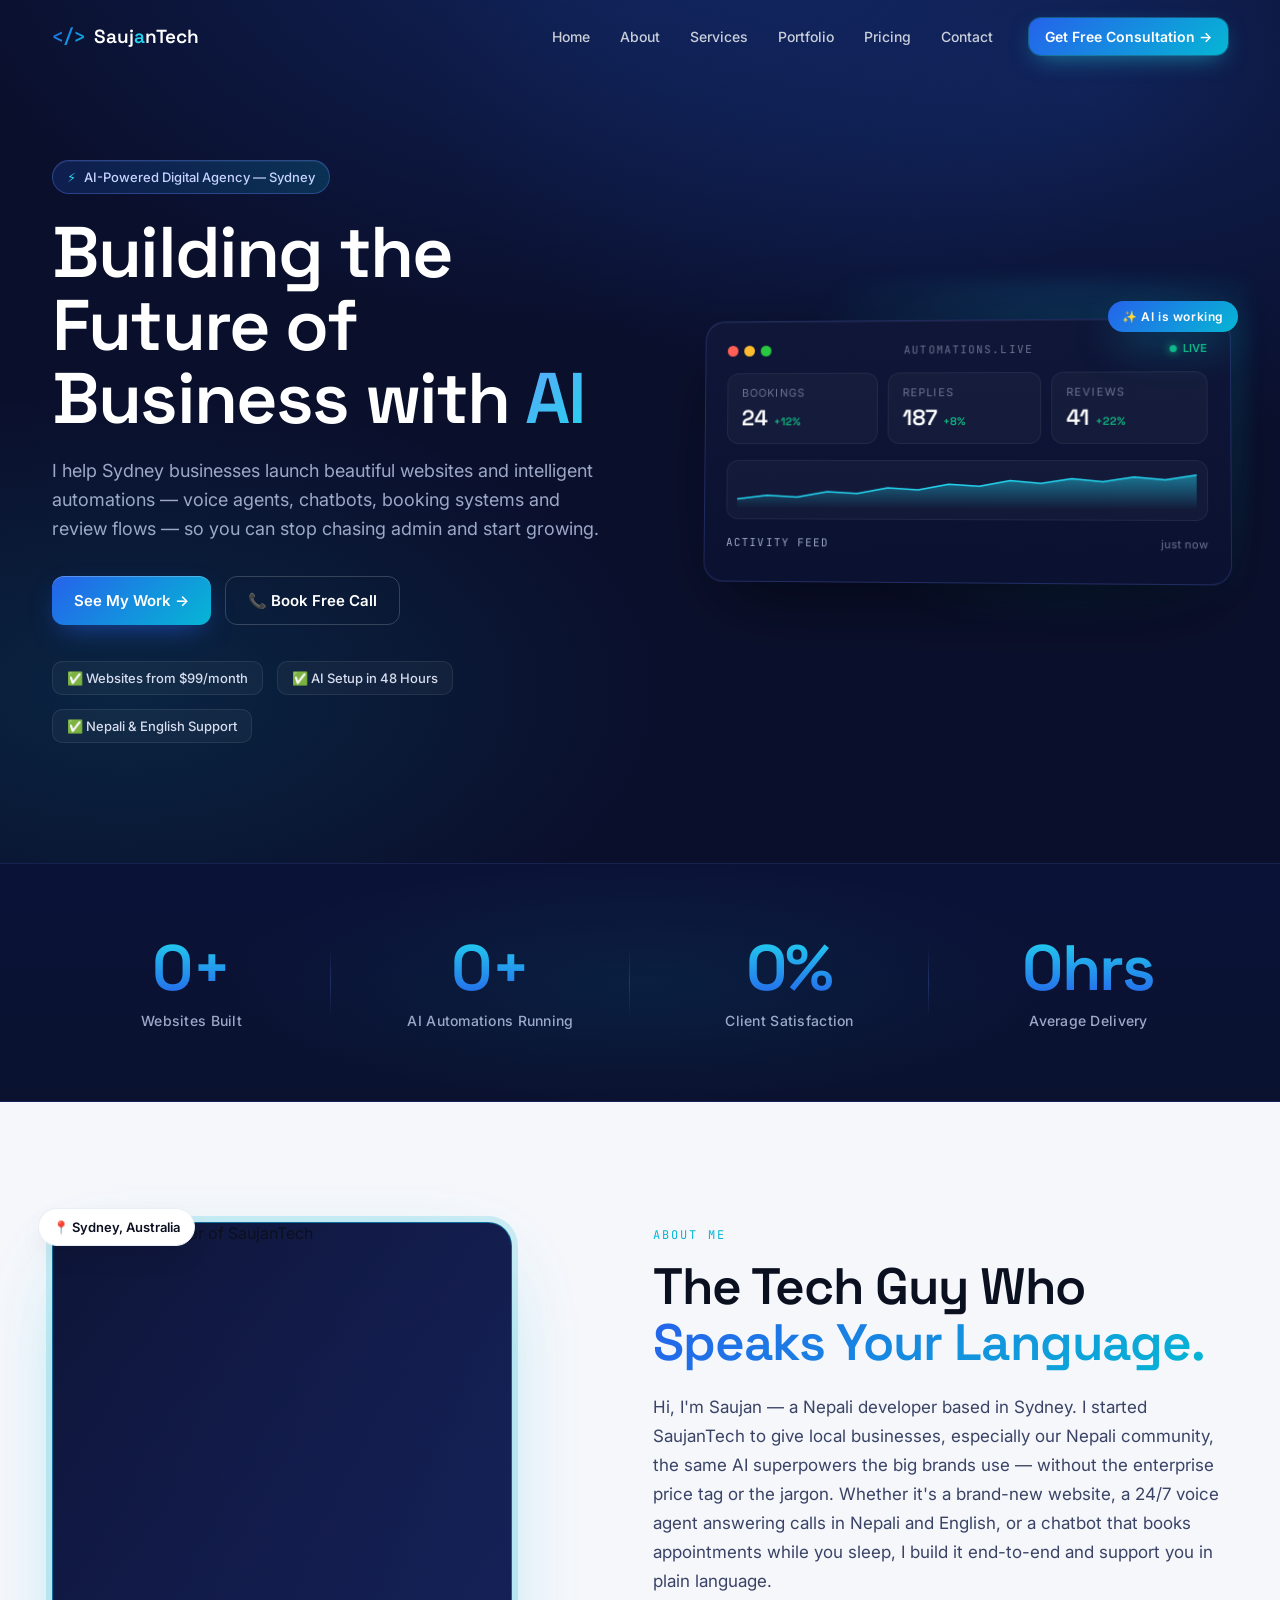
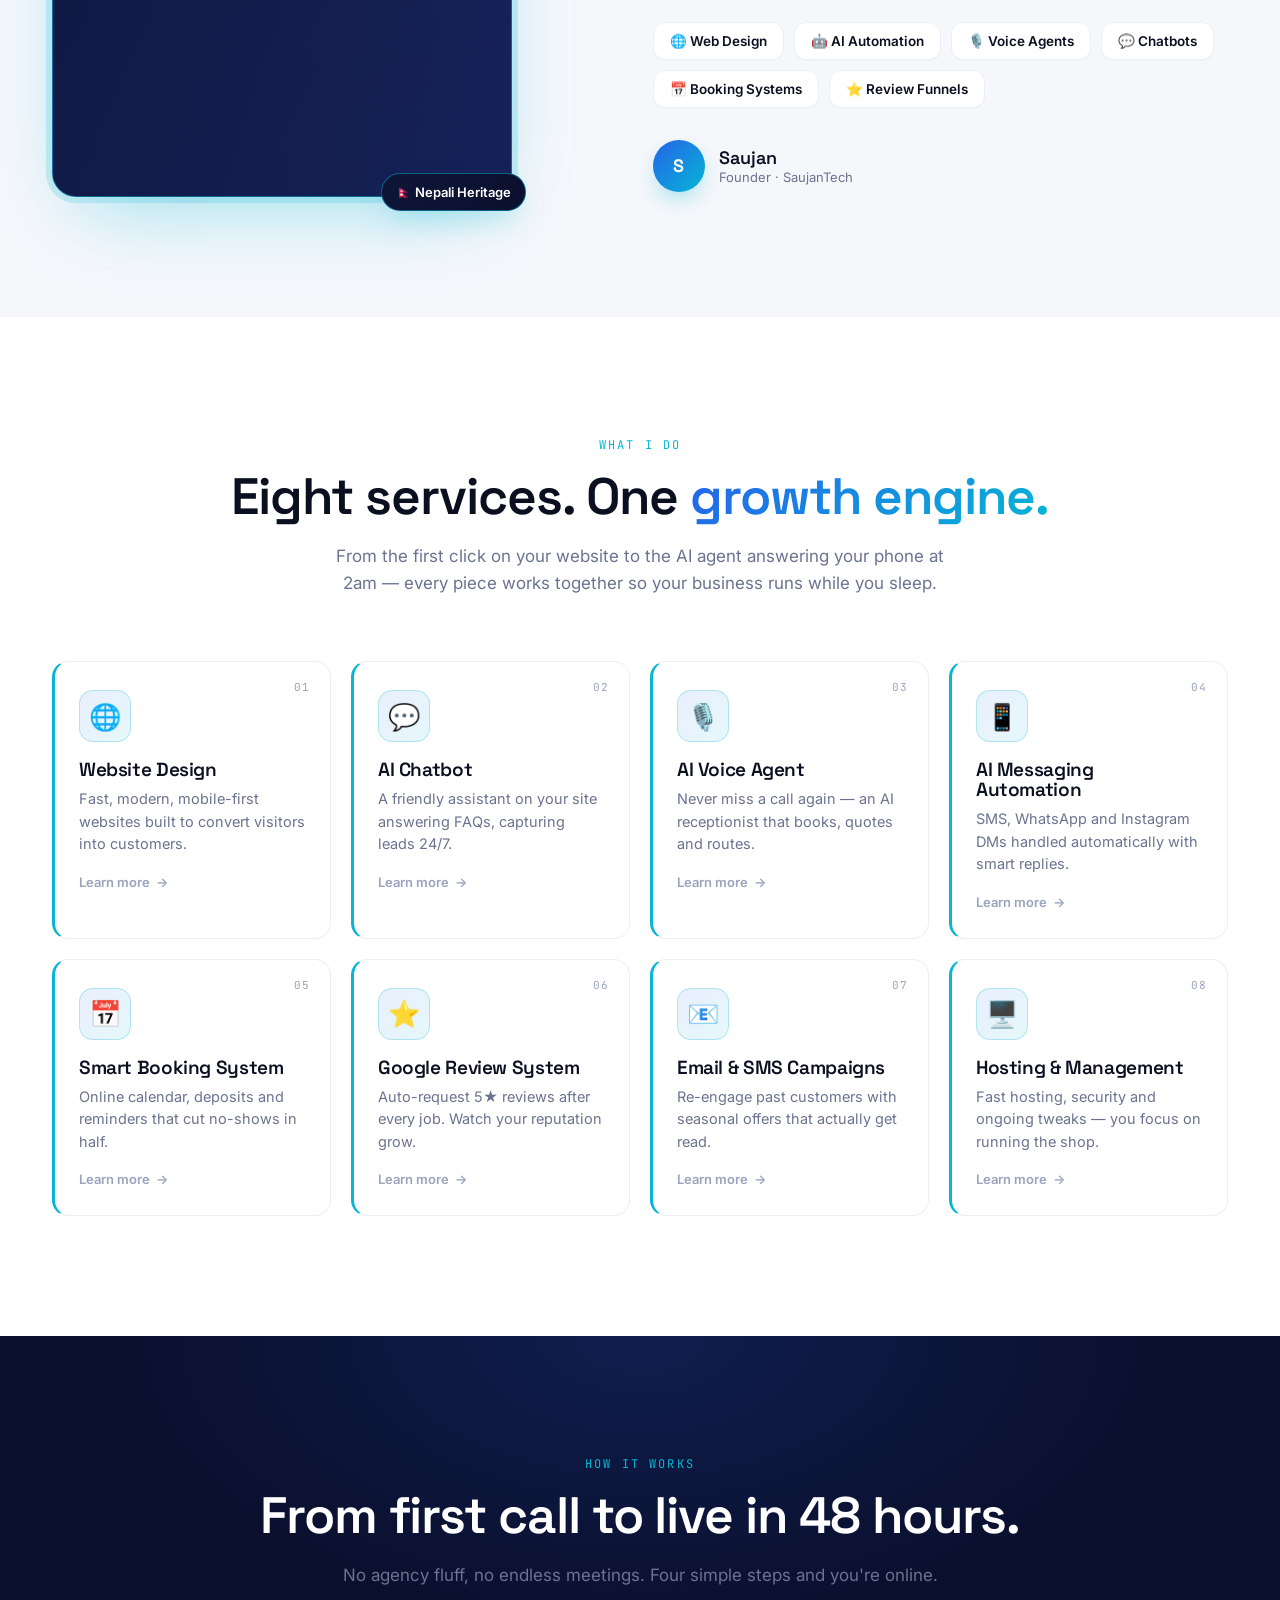
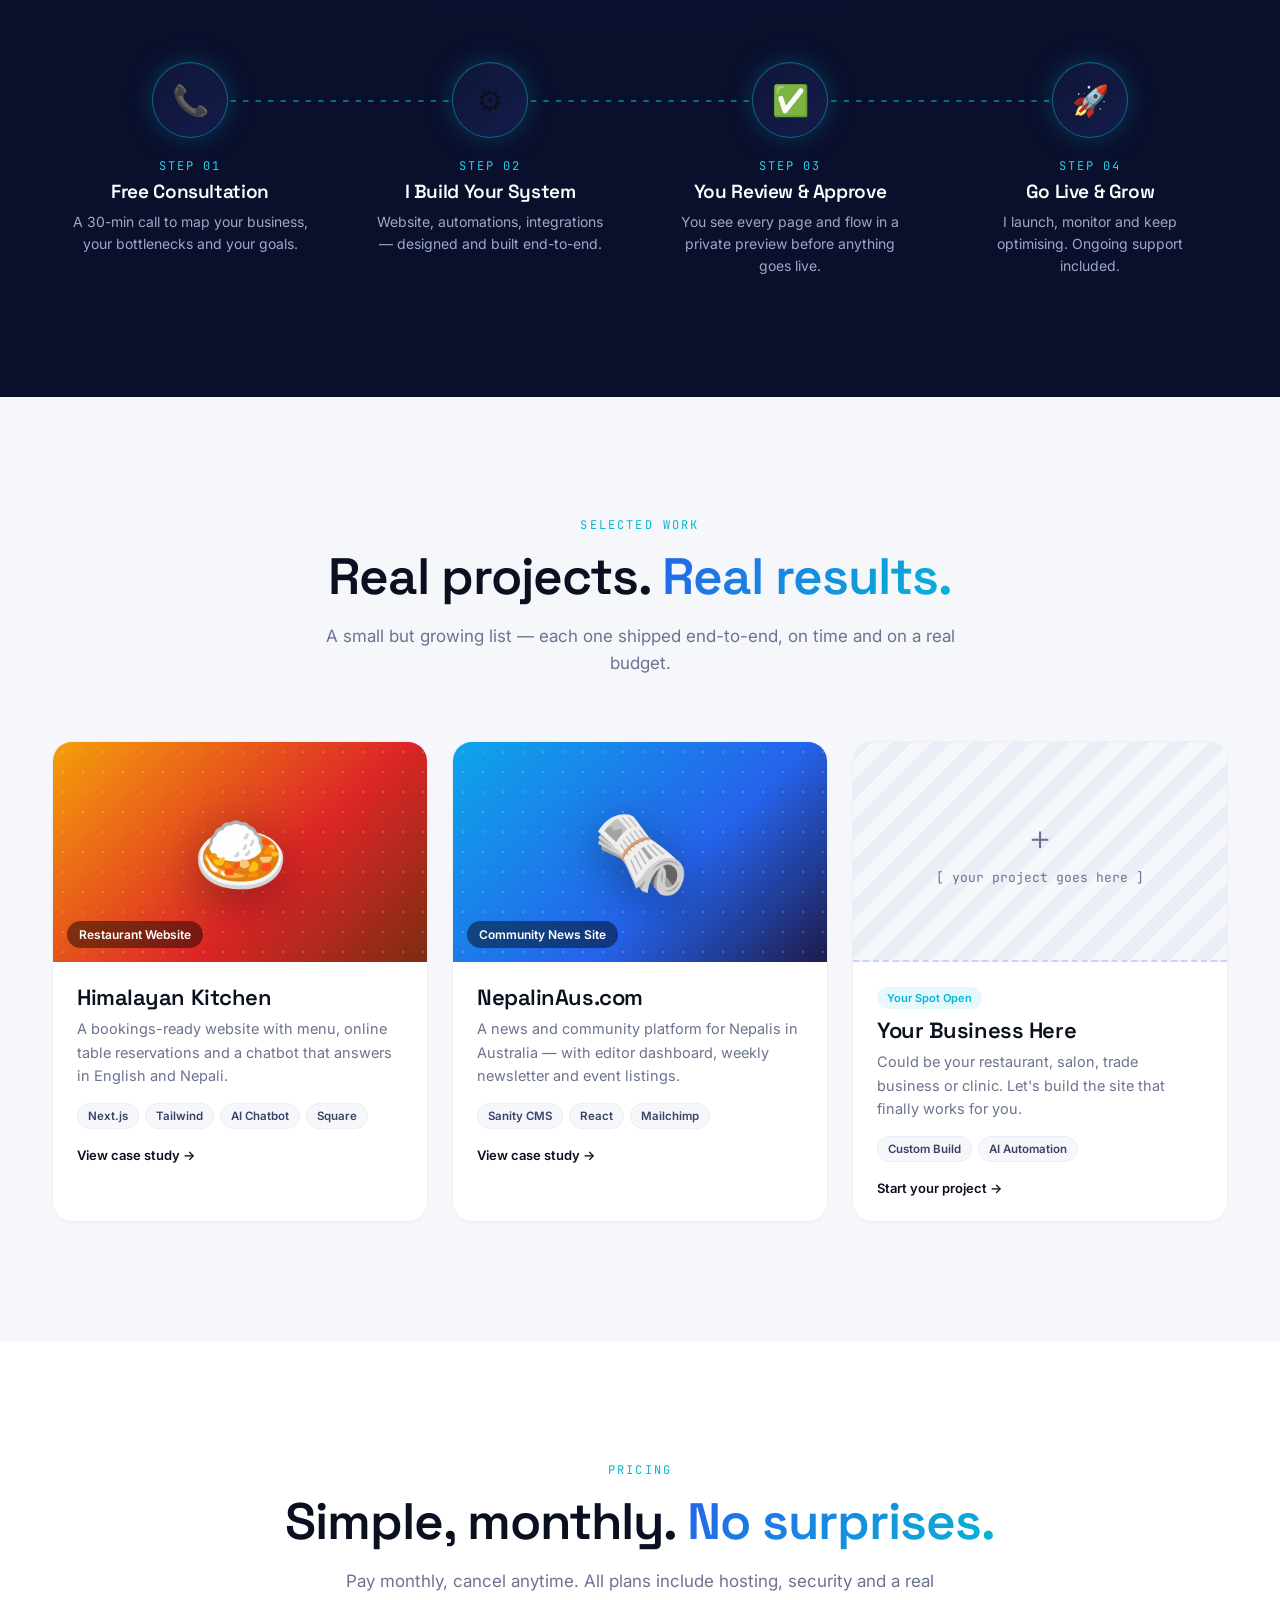
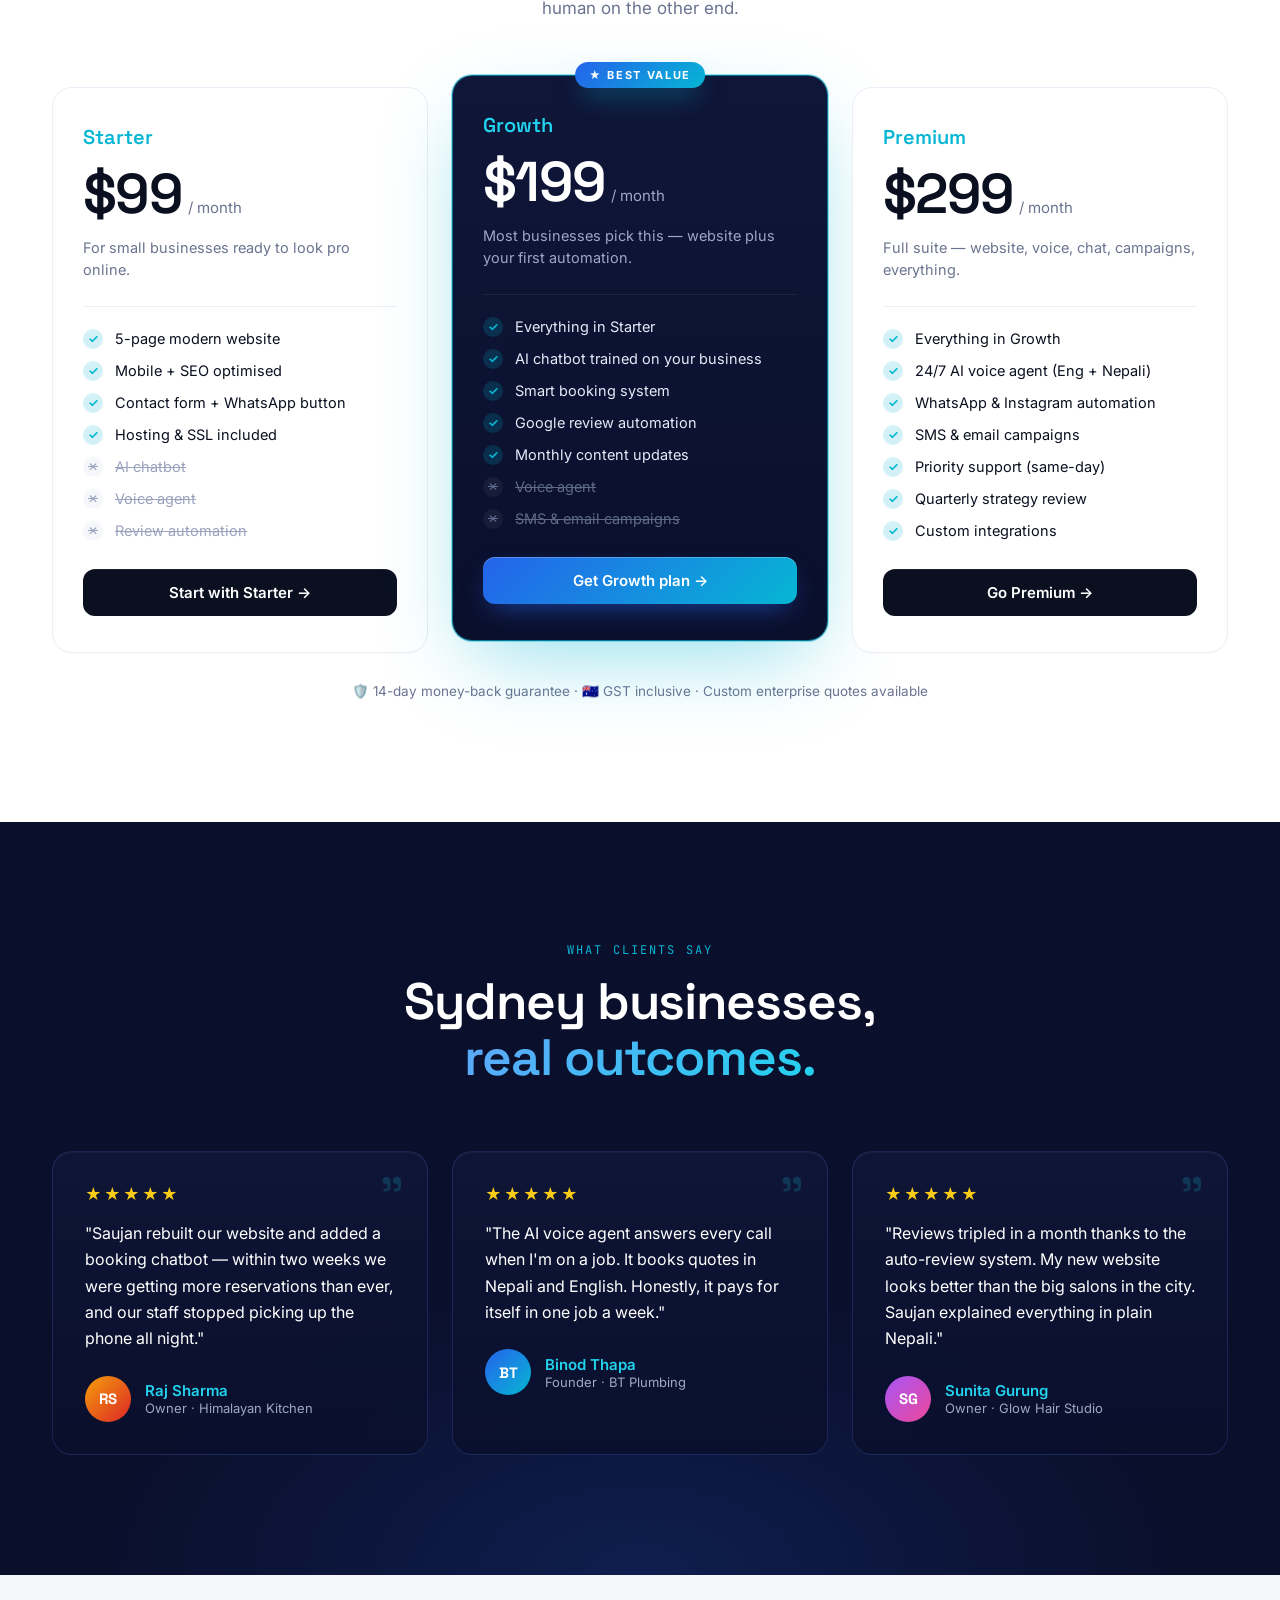
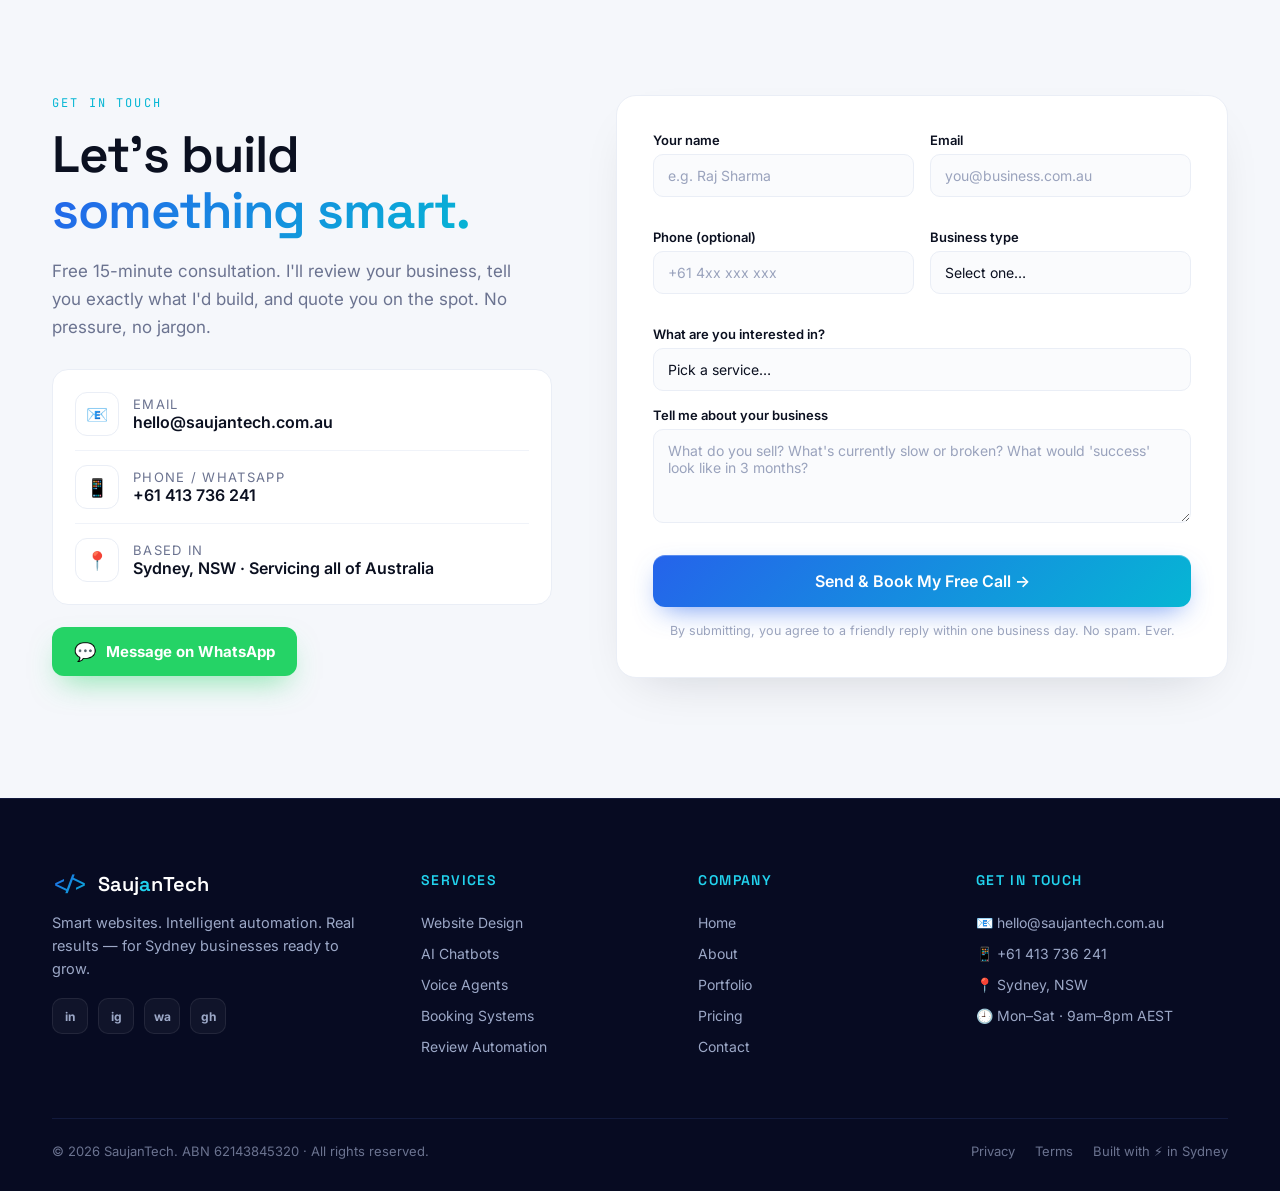
==== commit 3760c568: "Connected contact form to Supabase Co-Authored-By: Claude Sonnet 4.6 <noreply@anthropic.com>" ====
--- a/index.html
+++ b/index.html
@@ -9,6 +9,7 @@
   <link rel="preconnect" href="https://fonts.gstatic.com" crossorigin />
   <link href="https://fonts.googleapis.com/css2?family=Space+Grotesk:wght@400;500;600;700&family=Inter:wght@400;500;600;700&family=JetBrains+Mono:wght@400;500;600&display=swap" rel="stylesheet" />
   <link rel="stylesheet" href="style.css" />
+  <script src="https://cdn.jsdelivr.net/npm/@supabase/supabase-js@2"></script>
 </head>
 <body>
 <div id="root">
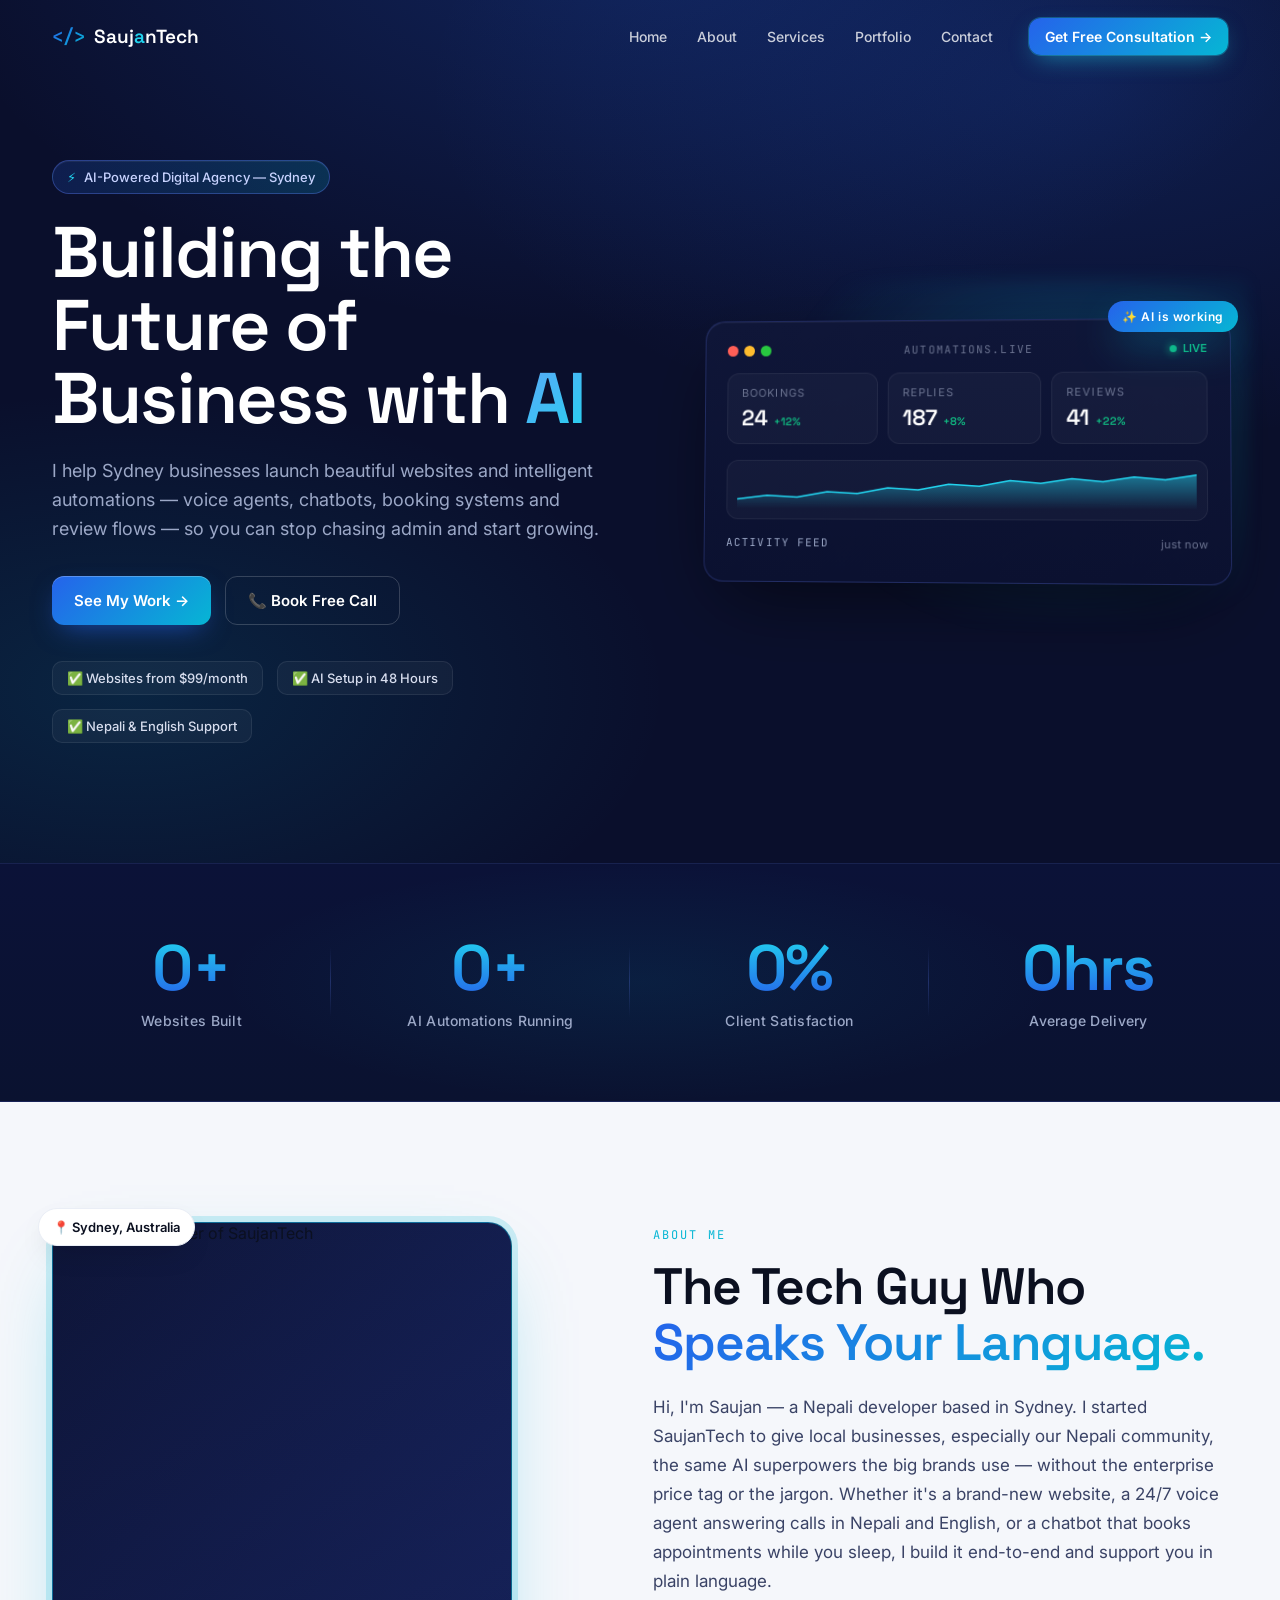
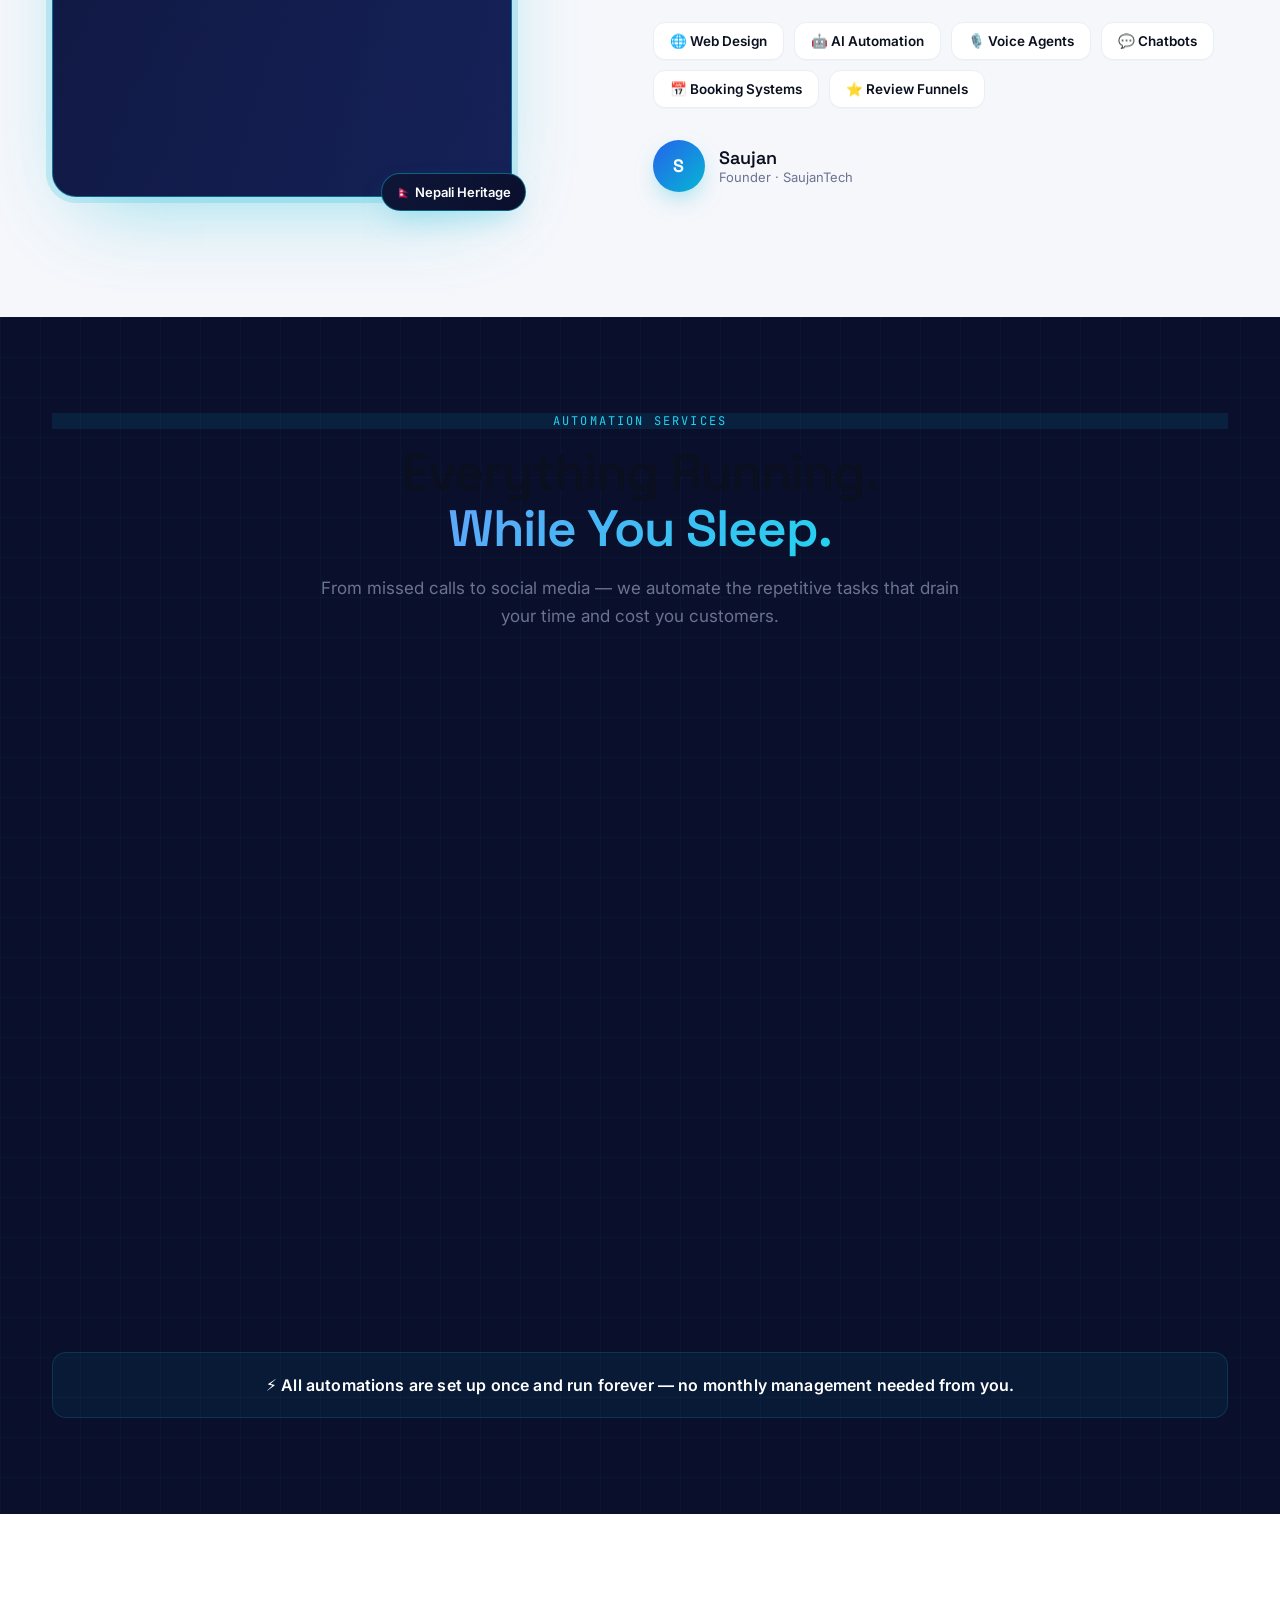
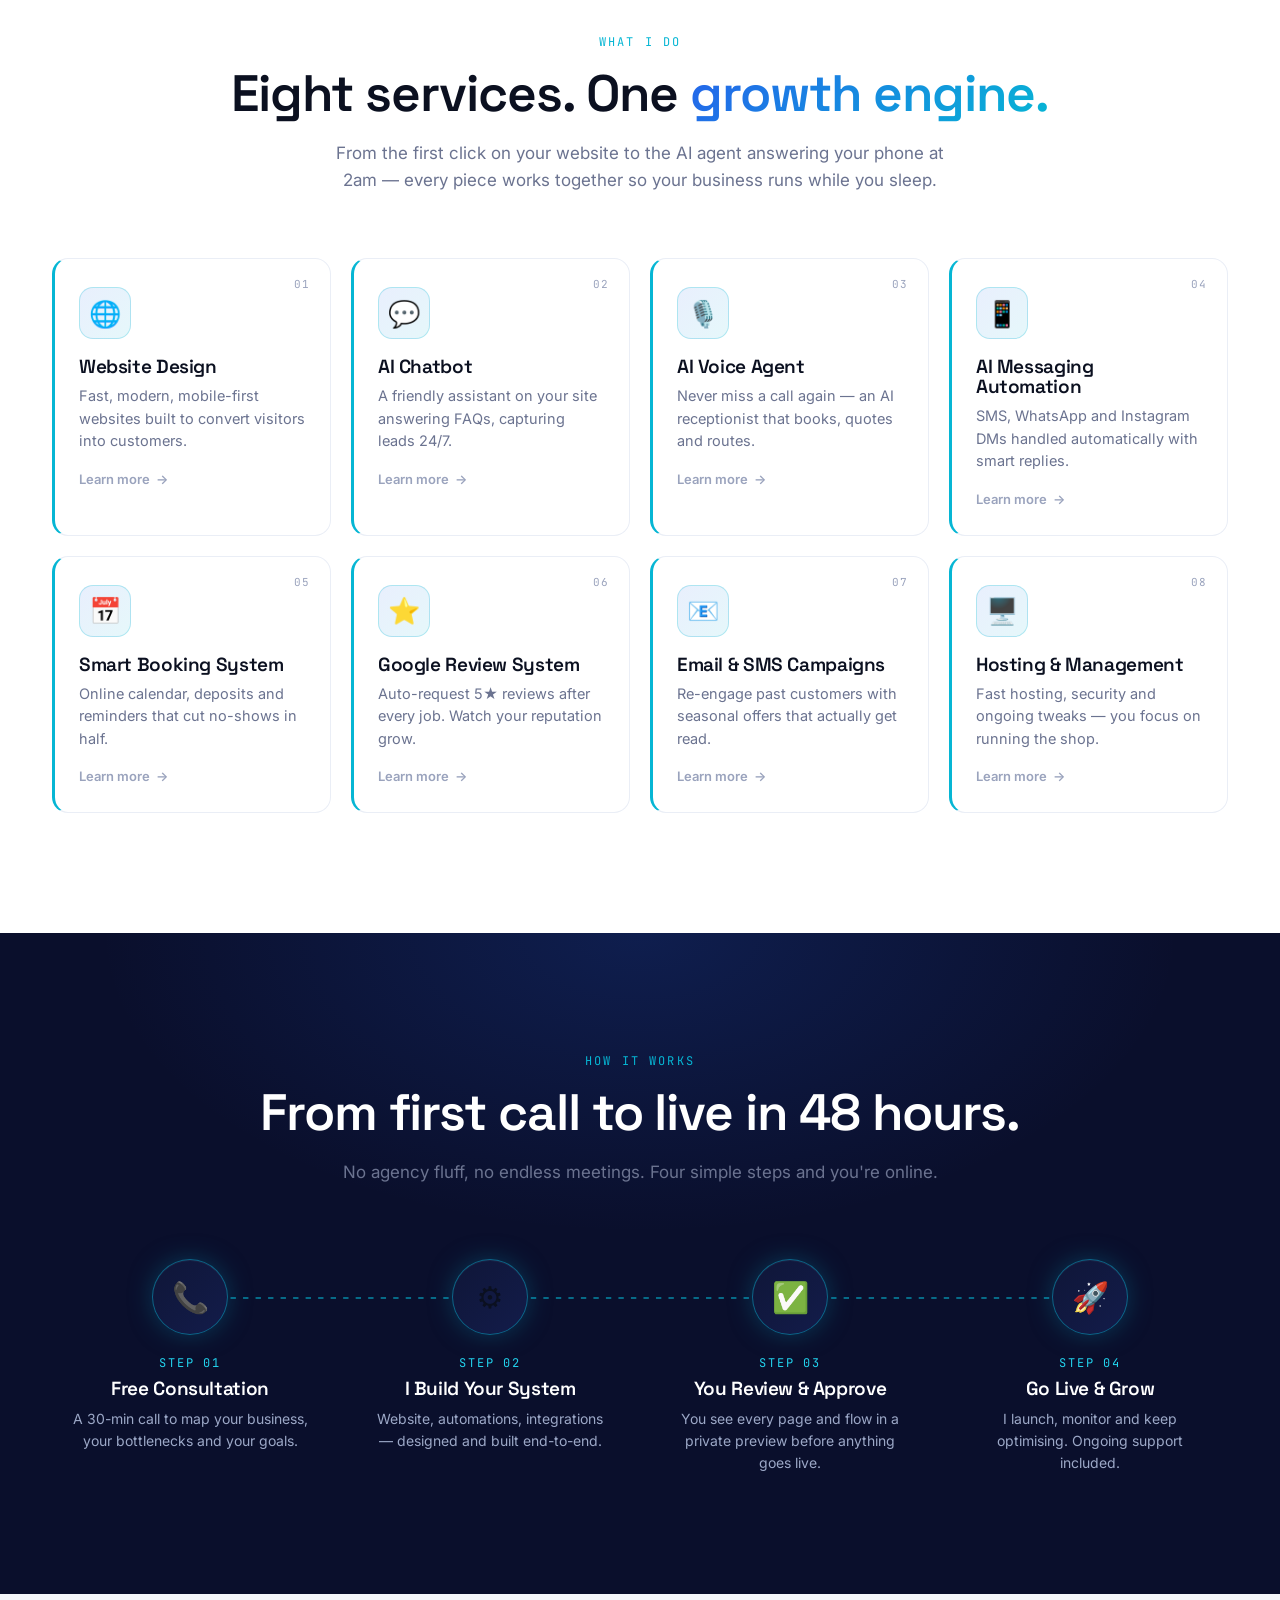
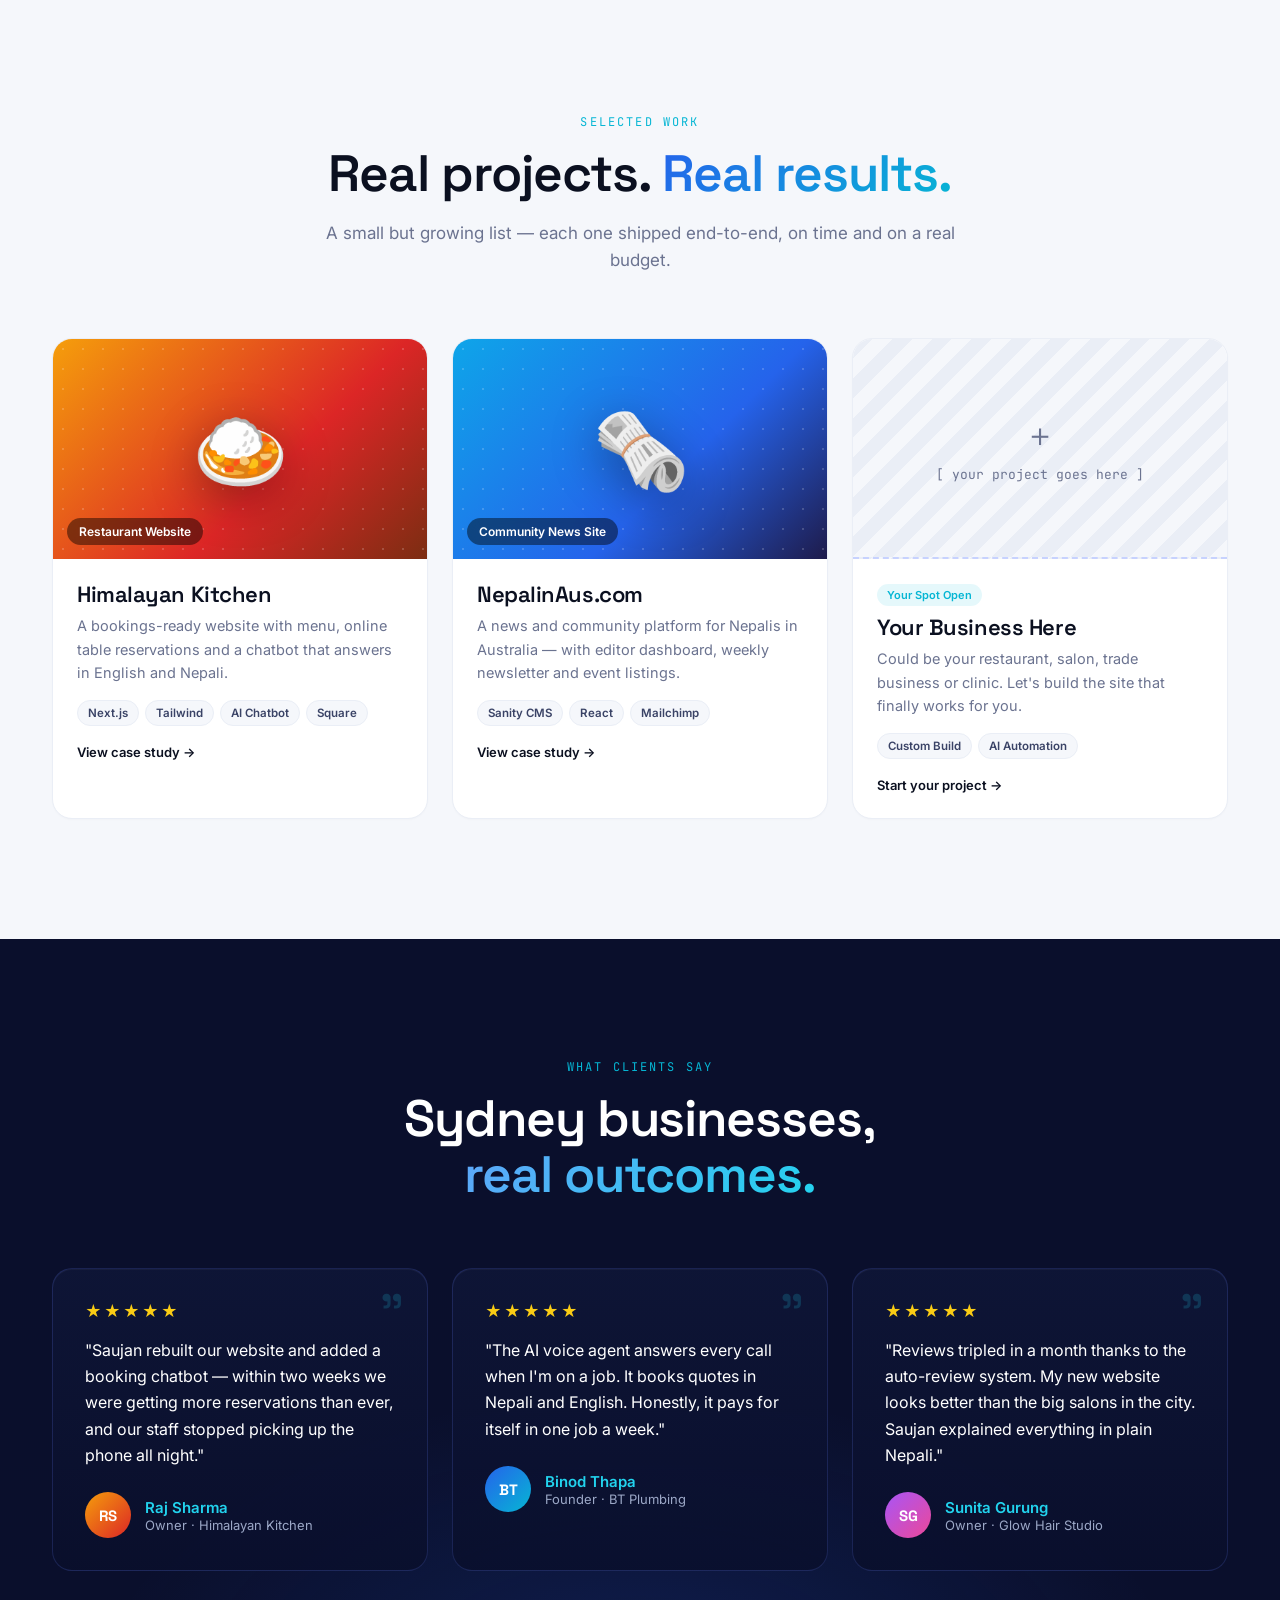
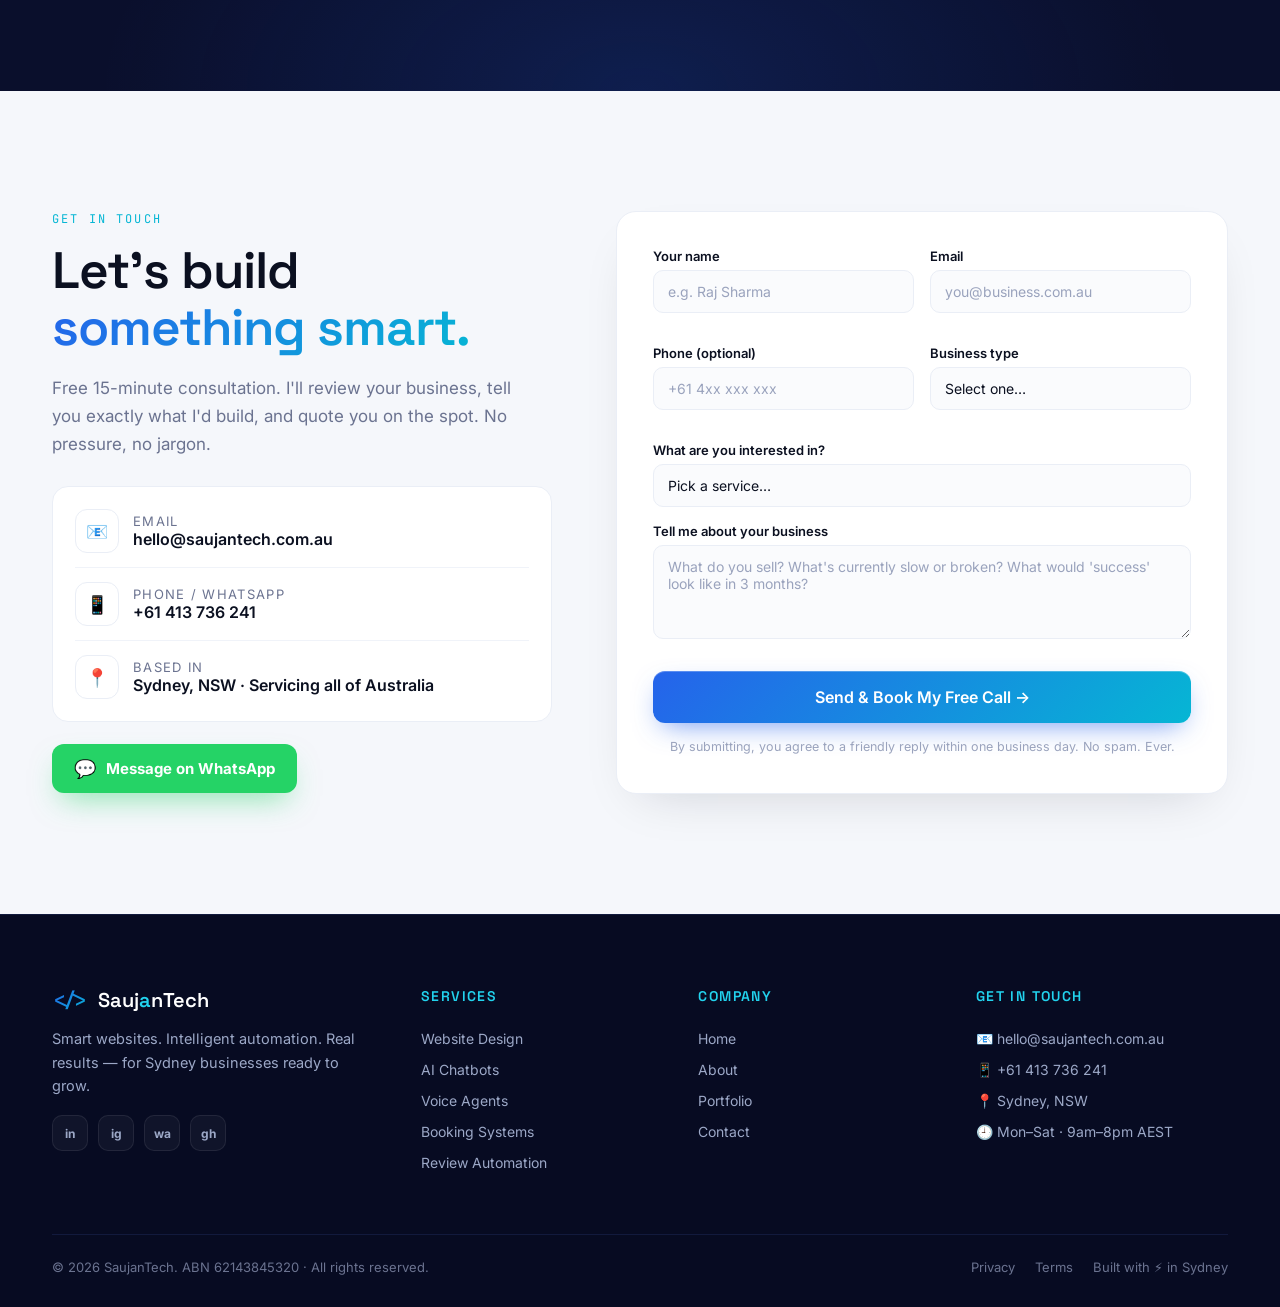
==== commit cff29438: "Removed pricing, added automation services section, updated form validation Co-Authored-By: Claude S" ====
--- a/index.html
+++ b/index.html
@@ -29,7 +29,6 @@
         <a href="#about"     class="nav-link">About</a>
         <a href="#services"  class="nav-link">Services</a>
         <a href="#portfolio" class="nav-link">Portfolio</a>
-        <a href="#pricing"   class="nav-link">Pricing</a>
         <a href="#contact"   class="nav-link">Contact</a>
         <a href="#contact"   class="btn btn-glow btn-sm" style="margin-left:6px">Get Free Consultation →</a>
       </div>
@@ -226,6 +225,143 @@
   </section>
 
   <!-- ============================================================
+       AUTOMATION SERVICES — WHAT WE AUTOMATE
+       ============================================================ -->
+  <section id="automate" class="automate-wrap">
+    <div class="container" style="position:relative">
+
+      <div class="automate-head">
+        <div class="section-tag" style="background:rgba(6,182,212,0.1);color:#22D3EE;border-color:rgba(6,182,212,0.22)">AUTOMATION SERVICES</div>
+        <h2 class="section-title">Everything Running.<br><span class="grad-text">While You Sleep.</span></h2>
+        <p class="section-sub" style="margin:18px auto 0">
+          From missed calls to social media — we automate the repetitive tasks that drain your time and cost you customers.
+        </p>
+      </div>
+
+      <div class="automate-cards" id="automate-cards">
+
+        <!-- Group 1: Phone & Communication -->
+        <div class="automate-card" data-group="0">
+          <div class="automate-card-title">📵 Phone &amp; Communication</div>
+          <div class="automate-service">
+            <span class="automate-svc-icon">📵</span>
+            <div class="automate-svc-body">
+              <div class="automate-svc-name">Missed Call Auto-Reply</div>
+              <div class="automate-svc-desc">Customer instantly gets SMS when you miss their call</div>
+            </div>
+          </div>
+          <div class="automate-divider"></div>
+          <div class="automate-service">
+            <span class="automate-svc-icon">🎙️</span>
+            <div class="automate-svc-body">
+              <div class="automate-svc-name">AI Receptionist</div>
+              <div class="automate-svc-desc">AI answers your phone, books appointments, handles FAQs in natural voice</div>
+            </div>
+          </div>
+          <div class="automate-divider"></div>
+          <div class="automate-service">
+            <span class="automate-svc-icon">💬</span>
+            <div class="automate-svc-body">
+              <div class="automate-svc-name">AI Chatbot</div>
+              <div class="automate-svc-desc">24/7 intelligent chat on your website answering questions and capturing leads</div>
+            </div>
+          </div>
+        </div>
+
+        <!-- Group 2: Bookings & Appointments -->
+        <div class="automate-card" data-group="1">
+          <div class="automate-card-title">📅 Bookings &amp; Appointments</div>
+          <div class="automate-service">
+            <span class="automate-svc-icon">📅</span>
+            <div class="automate-svc-body">
+              <div class="automate-svc-name">Auto Booking System</div>
+              <div class="automate-svc-desc">Customers book online, confirmations sent automatically</div>
+            </div>
+          </div>
+          <div class="automate-divider"></div>
+          <div class="automate-service">
+            <span class="automate-svc-icon">⏰</span>
+            <div class="automate-svc-body">
+              <div class="automate-svc-name">Appointment Reminder</div>
+              <div class="automate-svc-desc">Auto SMS 24 hours before appointment reduces no-shows by 80%</div>
+            </div>
+          </div>
+          <div class="automate-divider"></div>
+          <div class="automate-service">
+            <span class="automate-svc-icon">🔄</span>
+            <div class="automate-svc-body">
+              <div class="automate-svc-name">Auto Follow-up Emails</div>
+              <div class="automate-svc-desc">Automatic follow-up if customer has not responded or returned</div>
+            </div>
+          </div>
+        </div>
+
+        <!-- Group 3: Reputation & Marketing -->
+        <div class="automate-card" data-group="2">
+          <div class="automate-card-title">⭐ Reputation &amp; Marketing</div>
+          <div class="automate-service">
+            <span class="automate-svc-icon">⭐</span>
+            <div class="automate-svc-body">
+              <div class="automate-svc-name">Google Review Automation</div>
+              <div class="automate-svc-desc">Auto SMS asking for review after every appointment</div>
+            </div>
+          </div>
+          <div class="automate-divider"></div>
+          <div class="automate-service">
+            <span class="automate-svc-icon">📧</span>
+            <div class="automate-svc-body">
+              <div class="automate-svc-name">Auto Follow-up Emails</div>
+              <div class="automate-svc-desc">Re-engage past customers automatically after weeks of no visit</div>
+            </div>
+          </div>
+          <div class="automate-divider"></div>
+          <div class="automate-service">
+            <span class="automate-svc-icon">📱</span>
+            <div class="automate-svc-body">
+              <div class="automate-svc-name">Social Media Auto-posting</div>
+              <div class="automate-svc-desc">Schedule and post content automatically across platforms</div>
+            </div>
+          </div>
+        </div>
+
+        <!-- Group 4: Admin & Finance -->
+        <div class="automate-card" data-group="3">
+          <div class="automate-card-title">🧾 Admin &amp; Finance</div>
+          <div class="automate-service">
+            <span class="automate-svc-icon">🧾</span>
+            <div class="automate-svc-body">
+              <div class="automate-svc-name">Invoice &amp; Quote Automation</div>
+              <div class="automate-svc-desc">Send professional quotes and invoices automatically</div>
+            </div>
+          </div>
+          <div class="automate-divider"></div>
+          <div class="automate-service">
+            <span class="automate-svc-icon">📊</span>
+            <div class="automate-svc-body">
+              <div class="automate-svc-name">Lead Tracking</div>
+              <div class="automate-svc-desc">Every enquiry captured and tracked automatically</div>
+            </div>
+          </div>
+          <div class="automate-divider"></div>
+          <div class="automate-service">
+            <span class="automate-svc-icon">🔔</span>
+            <div class="automate-svc-body">
+              <div class="automate-svc-name">New Enquiry Alerts</div>
+              <div class="automate-svc-desc">Owner gets instant SMS or email when new enquiry comes in</div>
+            </div>
+          </div>
+        </div>
+
+      </div><!-- /.automate-cards -->
+
+      <div class="automate-strip">
+        ⚡ All automations are set up once and run forever — no monthly management needed from you.
+      </div>
+
+    </div>
+  </section>
+
+  <!-- ============================================================
        SERVICES
        ============================================================ -->
   <section id="services" class="services-wrap">
@@ -450,100 +586,7 @@
     </div>
   </section>
 
-  <!-- ============================================================
-       PRICING
-       ============================================================ -->
-  <section id="pricing" class="pricing-wrap">
-    <div class="container">
-      <div class="pricing-head">
-        <div class="section-tag">Pricing</div>
-        <h2 class="section-title" style="color:#0B1020">
-          Simple, monthly. <span class="grad-blue-cyan">No surprises.</span>
-        </h2>
-        <p class="section-sub" style="margin:18px auto 0;color:#6B7390">
-          Pay monthly, cancel anytime. All plans include hosting, security and a real human on the other end.
-        </p>
-      </div>
-
-      <div class="pricing-grid">
-
-        <!-- Starter -->
-        <div class="plan-card regular">
-          <div class="plan-name">Starter</div>
-          <div class="plan-price-row">
-            <span class="plan-price">$99</span>
-            <span class="plan-period">/ month</span>
-          </div>
-          <p class="plan-blurb">For small businesses ready to look pro online.</p>
-          <div class="plan-divider"></div>
-          <ul class="plan-features">
-            <li class="plan-feature included"><span class="feature-check">✓</span> 5-page modern website</li>
-            <li class="plan-feature included"><span class="feature-check">✓</span> Mobile + SEO optimised</li>
-            <li class="plan-feature included"><span class="feature-check">✓</span> Contact form + WhatsApp button</li>
-            <li class="plan-feature included"><span class="feature-check">✓</span> Hosting &amp; SSL included</li>
-            <li class="plan-feature excluded"><span class="feature-check">✕</span> AI chatbot</li>
-            <li class="plan-feature excluded"><span class="feature-check">✕</span> Voice agent</li>
-            <li class="plan-feature excluded"><span class="feature-check">✕</span> Review automation</li>
-          </ul>
-          <div class="plan-cta">
-            <a href="#contact" class="btn btn-dark" style="width:100%;justify-content:center">Start with Starter →</a>
-          </div>
-        </div>
-
-        <!-- Growth — highlight -->
-        <div class="plan-card highlight">
-          <div class="plan-best-badge">★ BEST VALUE</div>
-          <div class="plan-name">Growth</div>
-          <div class="plan-price-row">
-            <span class="plan-price">$199</span>
-            <span class="plan-period">/ month</span>
-          </div>
-          <p class="plan-blurb">Most businesses pick this — website plus your first automation.</p>
-          <div class="plan-divider"></div>
-          <ul class="plan-features">
-            <li class="plan-feature included"><span class="feature-check">✓</span> Everything in Starter</li>
-            <li class="plan-feature included"><span class="feature-check">✓</span> AI chatbot trained on your business</li>
-            <li class="plan-feature included"><span class="feature-check">✓</span> Smart booking system</li>
-            <li class="plan-feature included"><span class="feature-check">✓</span> Google review automation</li>
-            <li class="plan-feature included"><span class="feature-check">✓</span> Monthly content updates</li>
-            <li class="plan-feature excluded"><span class="feature-check">✕</span> Voice agent</li>
-            <li class="plan-feature excluded"><span class="feature-check">✕</span> SMS &amp; email campaigns</li>
-          </ul>
-          <div class="plan-cta">
-            <a href="#contact" class="btn btn-grad" style="width:100%;justify-content:center">Get Growth plan →</a>
-          </div>
-        </div>
-
-        <!-- Premium -->
-        <div class="plan-card regular">
-          <div class="plan-name">Premium</div>
-          <div class="plan-price-row">
-            <span class="plan-price">$299</span>
-            <span class="plan-period">/ month</span>
-          </div>
-          <p class="plan-blurb">Full suite — website, voice, chat, campaigns, everything.</p>
-          <div class="plan-divider"></div>
-          <ul class="plan-features">
-            <li class="plan-feature included"><span class="feature-check">✓</span> Everything in Growth</li>
-            <li class="plan-feature included"><span class="feature-check">✓</span> 24/7 AI voice agent (Eng + Nepali)</li>
-            <li class="plan-feature included"><span class="feature-check">✓</span> WhatsApp &amp; Instagram automation</li>
-            <li class="plan-feature included"><span class="feature-check">✓</span> SMS &amp; email campaigns</li>
-            <li class="plan-feature included"><span class="feature-check">✓</span> Priority support (same-day)</li>
-            <li class="plan-feature included"><span class="feature-check">✓</span> Quarterly strategy review</li>
-            <li class="plan-feature included"><span class="feature-check">✓</span> Custom integrations</li>
-          </ul>
-          <div class="plan-cta">
-            <a href="#contact" class="btn btn-dark" style="width:100%;justify-content:center">Go Premium →</a>
-          </div>
-        </div>
-
-      </div>
-
-      <p class="pricing-note">
-        🛡️ 14-day money-back guarantee · 🇦🇺 GST inclusive · Custom enterprise quotes available
-      </p>
-    </div>
-  </section>
+  <!-- PRICING SECTION REMOVED — paste pricing code here if needed in future -->
 
   <!-- ============================================================
        TESTIMONIALS
@@ -655,16 +698,22 @@
 
         <!-- Right — form -->
         <div>
+          <div class="form-success-box" id="form-success-box">
+            ✅ Thank you! I will get back to you within 24 hours. — Saujan
+          </div>
+
           <form class="contact-form-card" id="contact-form" novalidate>
 
             <div class="form-row">
               <div class="form-field">
                 <label class="field-label" for="f-name">Your name</label>
-                <input id="f-name" type="text" required placeholder="e.g. Raj Sharma" class="field-input" name="name" />
+                <input id="f-name" type="text" placeholder="e.g. Raj Sharma" class="field-input" name="name" />
+                <div class="field-error" id="error-name">❌ Please enter your name</div>
               </div>
               <div class="form-field">
                 <label class="field-label" for="f-email">Email</label>
-                <input id="f-email" type="email" required placeholder="you@business.com.au" class="field-input" name="email" />
+                <input id="f-email" type="email" placeholder="you@business.com.au" class="field-input" name="email" />
+                <div class="field-error" id="error-email">❌ Please enter a valid email — e.g. hello@gmail.com</div>
               </div>
             </div>
 
@@ -672,10 +721,11 @@
               <div class="form-field">
                 <label class="field-label" for="f-phone">Phone (optional)</label>
                 <input id="f-phone" type="tel" placeholder="+61 4xx xxx xxx" class="field-input" name="phone" />
+                <div class="field-error" id="error-phone">❌ Please enter a valid Australian number — e.g. 0412 345 678</div>
               </div>
               <div class="form-field">
                 <label class="field-label" for="f-biz">Business type</label>
-                <select id="f-biz" required class="field-input" name="biz">
+                <select id="f-biz" class="field-input" name="biz">
                   <option value="">Select one…</option>
                   <option>Restaurant / Café</option>
                   <option>Trades (plumbing, electrical, etc.)</option>
@@ -684,12 +734,13 @@
                   <option>Professional Services</option>
                   <option>Other</option>
                 </select>
+                <div class="field-error" id="error-biz">❌ Please select your business type</div>
               </div>
             </div>
 
             <div class="form-field">
               <label class="field-label" for="f-service">What are you interested in?</label>
-              <select id="f-service" required class="field-input" name="service">
+              <select id="f-service" class="field-input" name="service">
                 <option value="">Pick a service…</option>
                 <option>Brand new website</option>
                 <option>AI chatbot for my site</option>
@@ -698,6 +749,7 @@
                 <option>Everything (Premium plan)</option>
                 <option>Not sure — I want to chat</option>
               </select>
+              <div class="field-error" id="error-service">❌ Please select a service</div>
             </div>
 
             <div class="form-field" style="margin-bottom:22px">
@@ -760,7 +812,6 @@
           <a href="#home"      class="footer-link">Home</a>
           <a href="#about"     class="footer-link">About</a>
           <a href="#portfolio" class="footer-link">Portfolio</a>
-          <a href="#pricing"   class="footer-link">Pricing</a>
           <a href="#contact"   class="footer-link">Contact</a>
         </div>
 
--- a/style.css
+++ b/style.css
@@ -1542,3 +1542,175 @@
   .trust-badge        { font-size: 12px; padding: 6px 10px; }
   .contact-form-card  { padding: 24px; }
 }
+
+/* ============================================================
+   AUTOMATION SERVICES SECTION
+   ============================================================ */
+.automate-wrap {
+  padding: 96px 0;
+  background: #0A0F2C;
+  position: relative;
+  overflow: hidden;
+}
+
+.automate-wrap::before {
+  content: '';
+  position: absolute;
+  inset: 0;
+  background-image:
+    linear-gradient(rgba(6,182,212,0.04) 1px, transparent 1px),
+    linear-gradient(90deg, rgba(6,182,212,0.04) 1px, transparent 1px);
+  background-size: 40px 40px;
+  pointer-events: none;
+}
+
+.automate-head {
+  text-align: center;
+  margin-bottom: 52px;
+}
+
+.automate-cards {
+  display: grid;
+  grid-template-columns: 1fr 1fr;
+  gap: 24px;
+  margin-bottom: 40px;
+}
+
+.automate-card {
+  background: #111827;
+  border-radius: 16px;
+  border-left: 4px solid #06B6D4;
+  padding: 28px 28px 20px;
+  box-shadow: 0 0 20px rgba(6,182,212,0.08);
+  transition: box-shadow 0.25s, border-color 0.25s, transform 0.25s;
+  opacity: 0;
+  transform: translateY(24px);
+}
+
+.automate-card.visible {
+  opacity: 1;
+  transform: translateY(0);
+}
+
+.automate-card:hover {
+  box-shadow: 0 0 36px rgba(6,182,212,0.22);
+  border-color: #22D3EE;
+  transform: translateY(-3px);
+}
+
+.automate-card-title {
+  font-size: 15px;
+  font-weight: 700;
+  color: #22D3EE;
+  margin-bottom: 20px;
+  letter-spacing: 0.01em;
+}
+
+.automate-service {
+  display: flex;
+  align-items: flex-start;
+  gap: 12px;
+  padding: 10px 6px;
+  border-radius: 8px;
+  transition: background 0.15s;
+}
+
+.automate-service:hover {
+  background: rgba(6,182,212,0.05);
+}
+
+.automate-svc-icon {
+  font-size: 20px;
+  flex-shrink: 0;
+  margin-top: 1px;
+}
+
+.automate-svc-body { min-width: 0; }
+
+.automate-svc-name {
+  font-size: 14px;
+  font-weight: 700;
+  color: #ffffff;
+  margin-bottom: 3px;
+}
+
+.automate-svc-desc {
+  font-size: 13px;
+  color: #7A8AAA;
+  line-height: 1.5;
+}
+
+.automate-divider {
+  height: 1px;
+  background: rgba(255,255,255,0.06);
+  margin: 4px 0;
+}
+
+.automate-strip {
+  text-align: center;
+  color: #ffffff;
+  font-size: 16px;
+  font-weight: 600;
+  padding: 22px 32px;
+  background: rgba(6,182,212,0.07);
+  border: 1px solid rgba(6,182,212,0.18);
+  border-radius: 14px;
+  letter-spacing: 0.01em;
+}
+
+@media (max-width: 768px) {
+  .automate-wrap  { padding: 80px 0; }
+  .automate-cards { grid-template-columns: 1fr; }
+}
+
+/* ============================================================
+   FORM VALIDATION STYLES
+   ============================================================ */
+.field-input.valid {
+  border: 2px solid #10B981;
+  background-color: rgba(16,185,129,0.05);
+}
+
+.field-input.invalid {
+  border: 2px solid #EF4444;
+  background-color: rgba(239,68,68,0.05);
+}
+
+.field-error {
+  color: #EF4444;
+  font-size: 12px;
+  margin-top: 4px;
+  display: none;
+}
+
+.field-error.show {
+  display: block;
+}
+
+@keyframes shake {
+  0%,  100% { transform: translateX(0); }
+  20%        { transform: translateX(-8px); }
+  40%        { transform: translateX(8px); }
+  60%        { transform: translateX(-5px); }
+  80%        { transform: translateX(5px); }
+}
+
+.shake {
+  animation: shake 0.4s ease;
+}
+
+.form-success-box {
+  background: rgba(16,185,129,0.1);
+  border: 1px solid rgba(16,185,129,0.35);
+  border-radius: 12px;
+  padding: 16px 20px;
+  color: #10B981;
+  font-size: 15px;
+  font-weight: 600;
+  margin-bottom: 20px;
+  display: none;
+}
+
+.form-success-box.show {
+  display: block;
+}
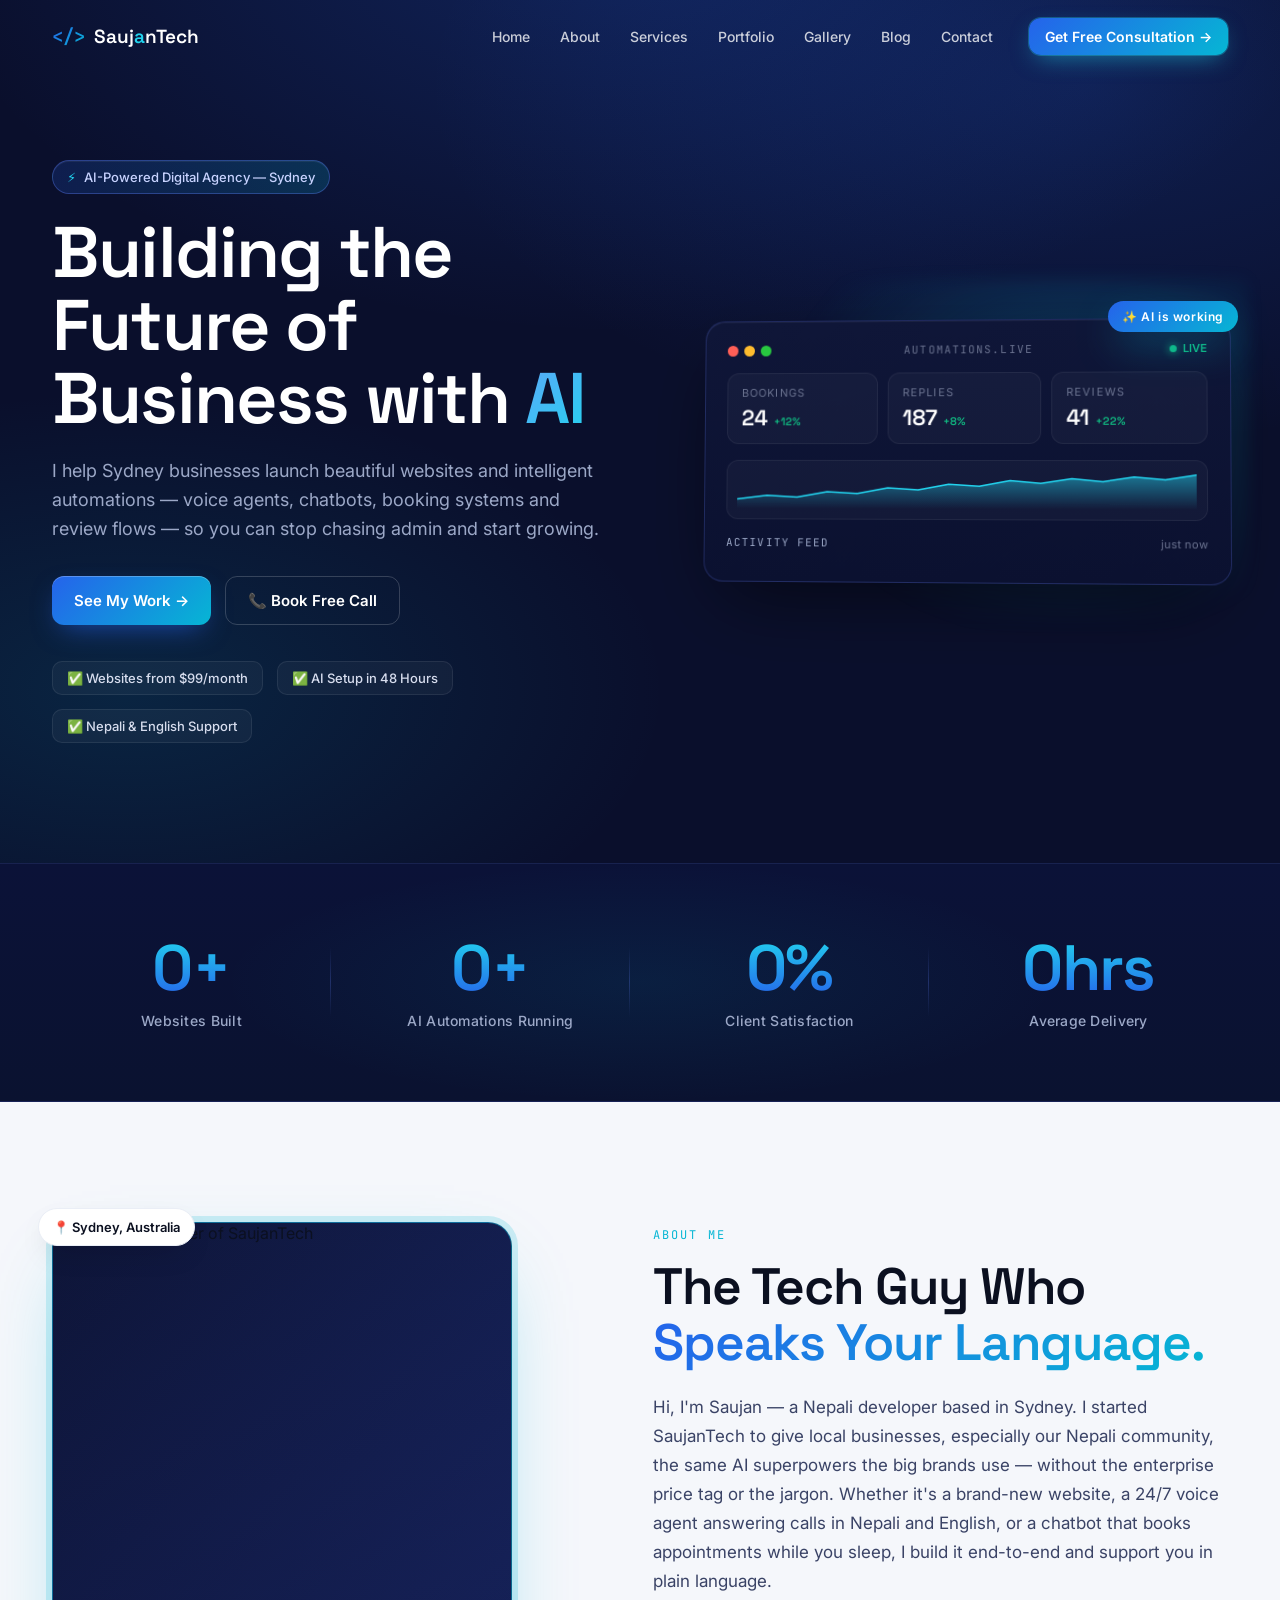
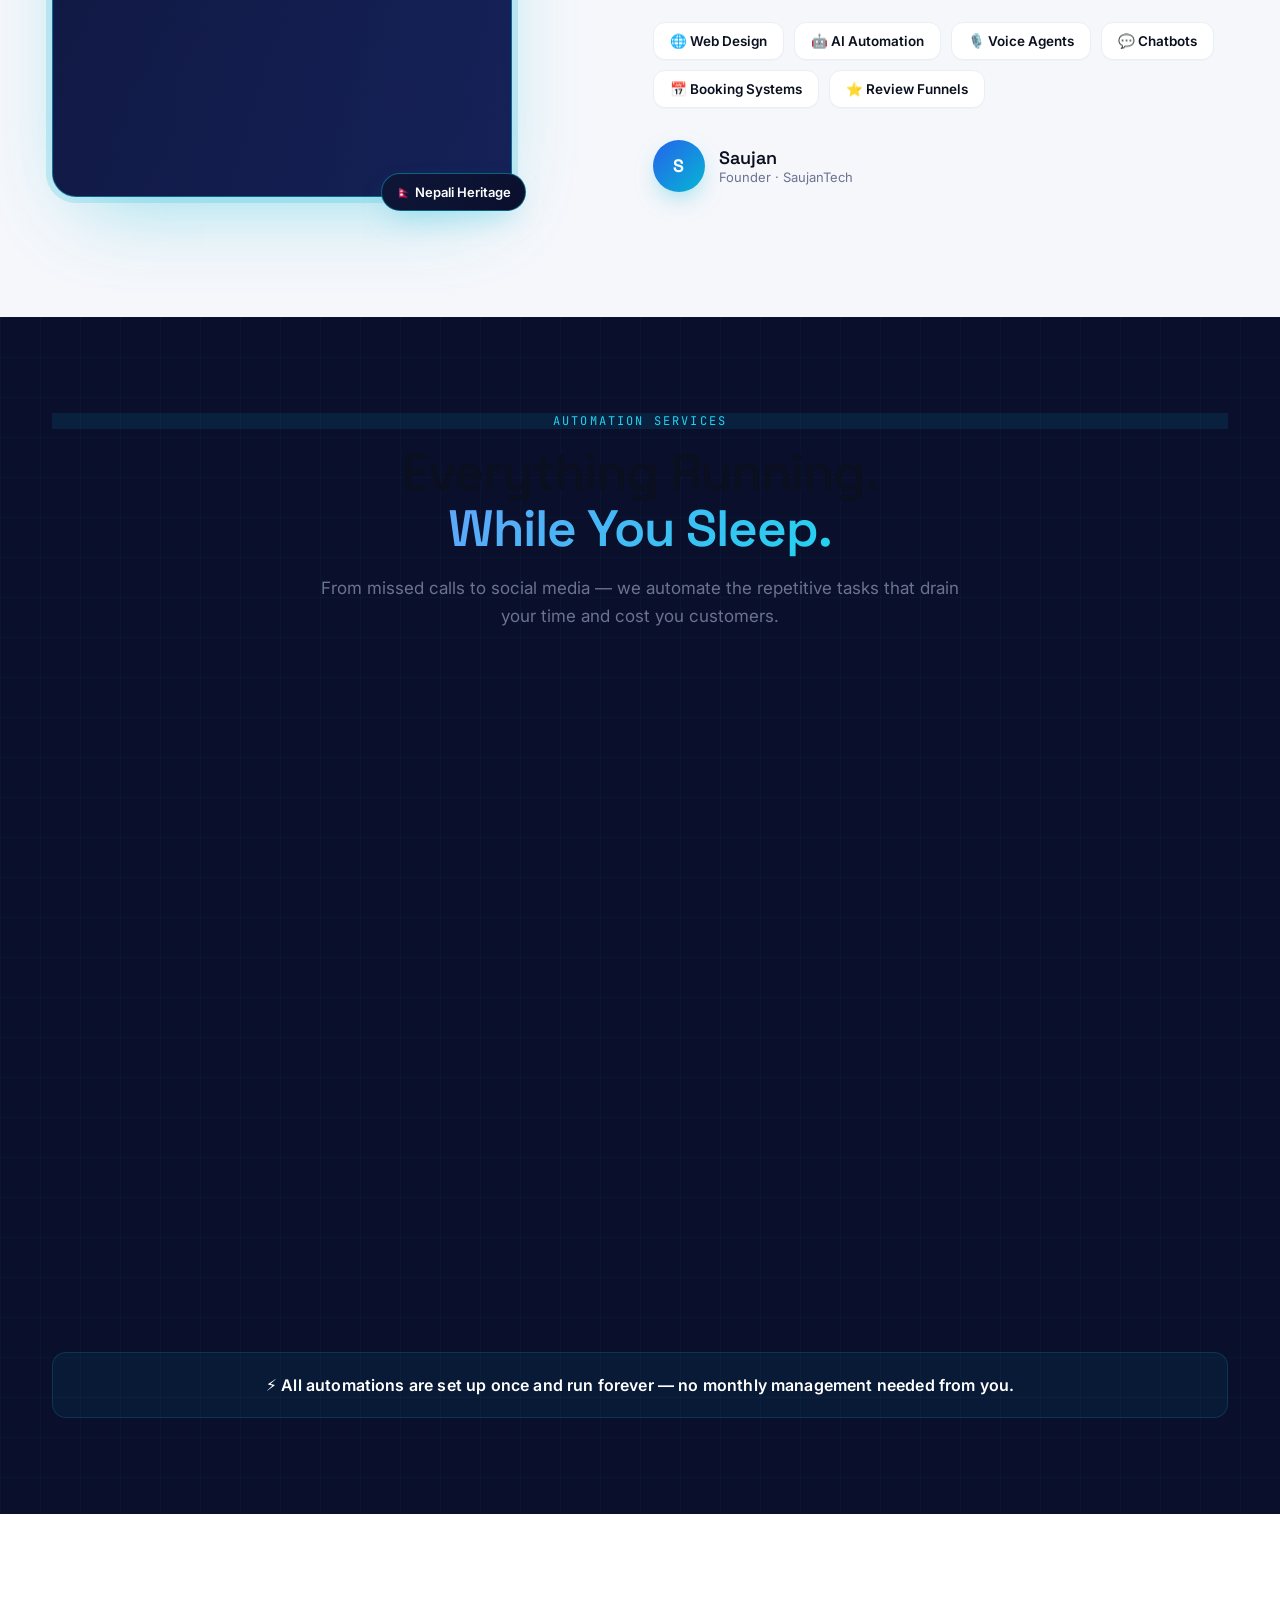
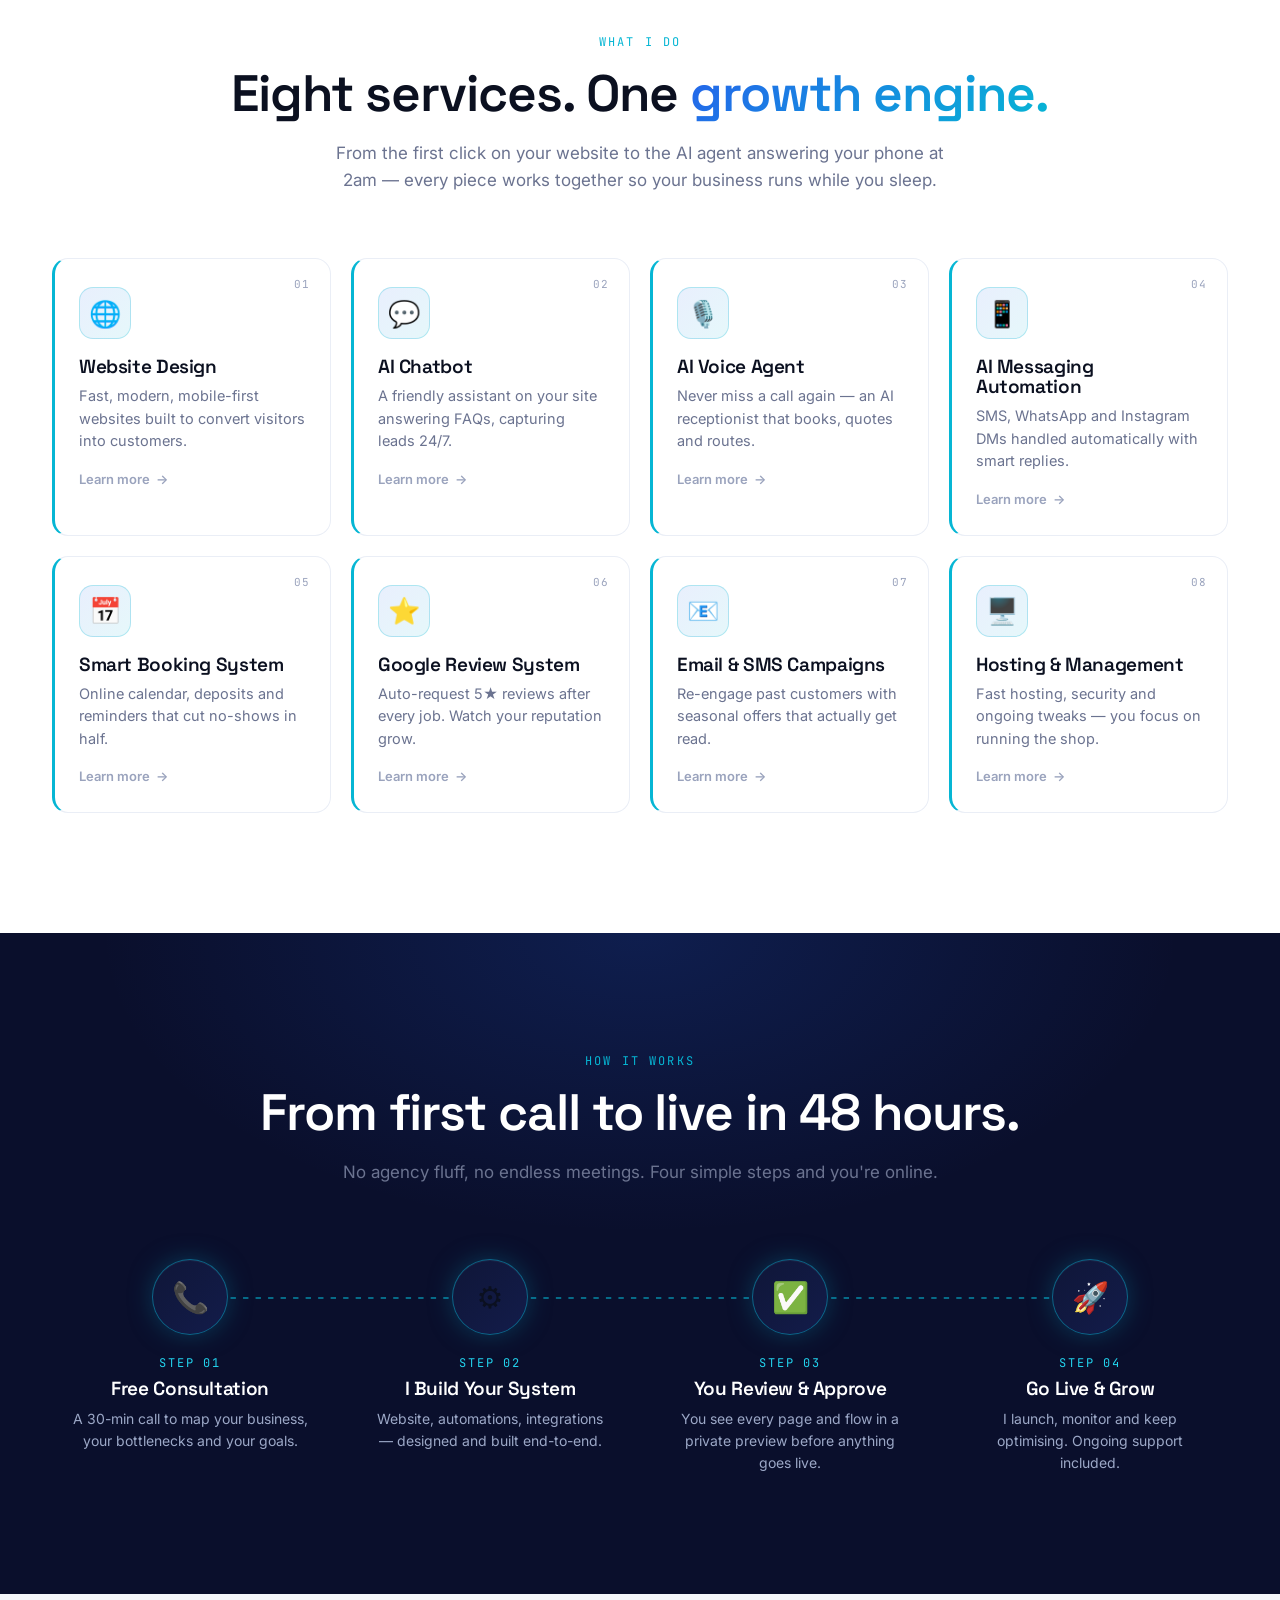
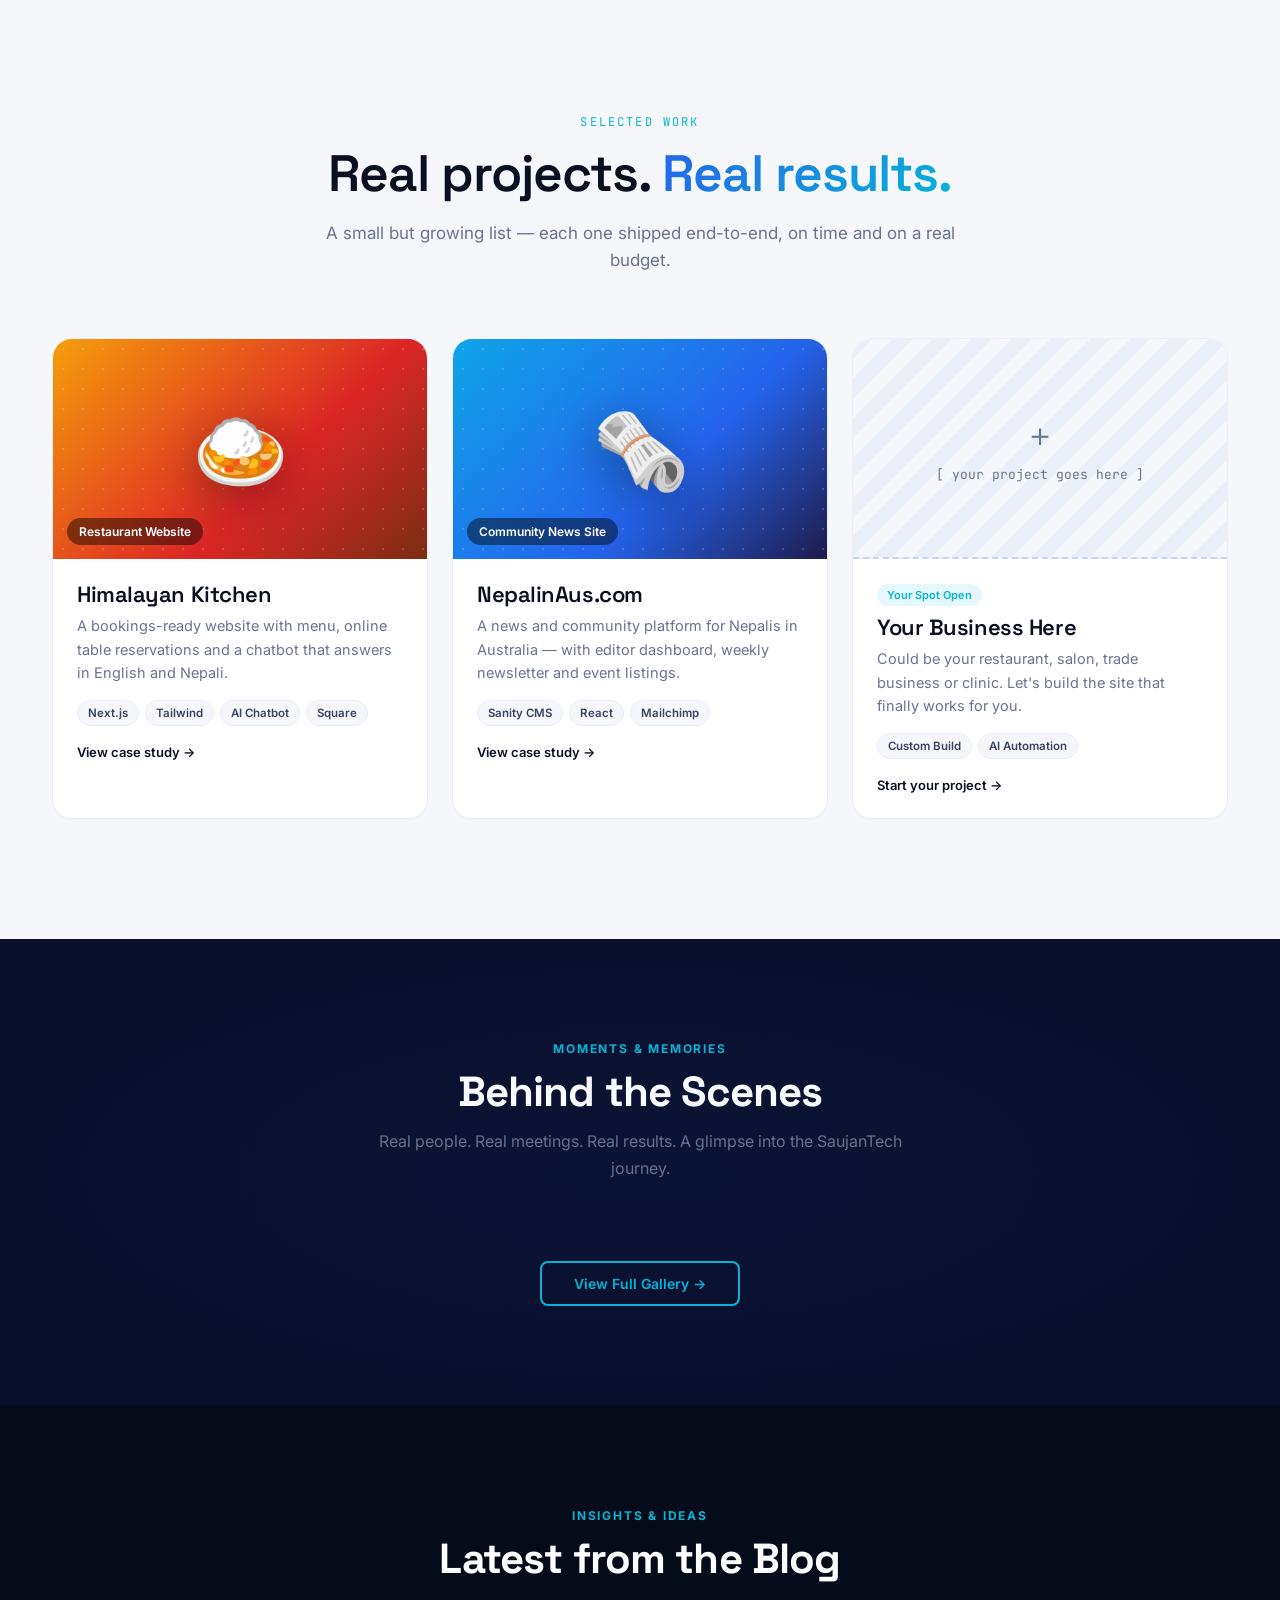
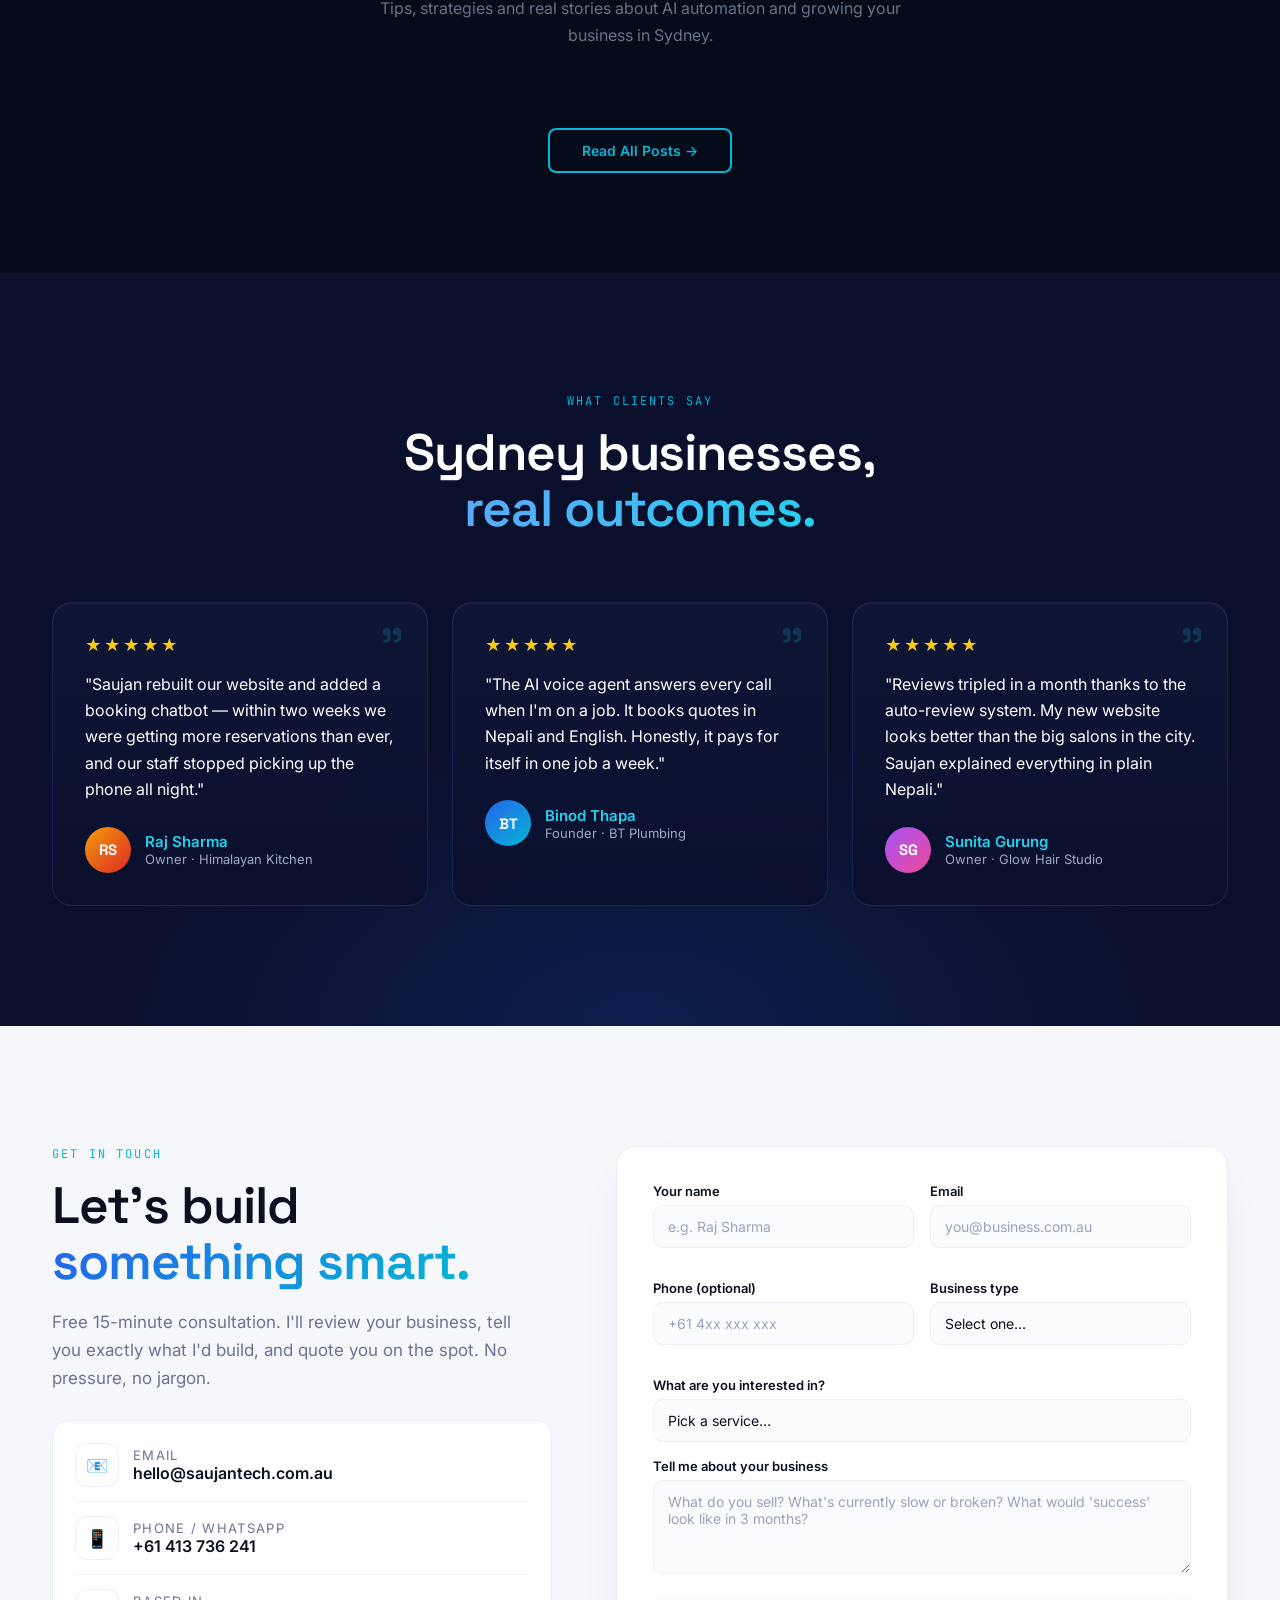
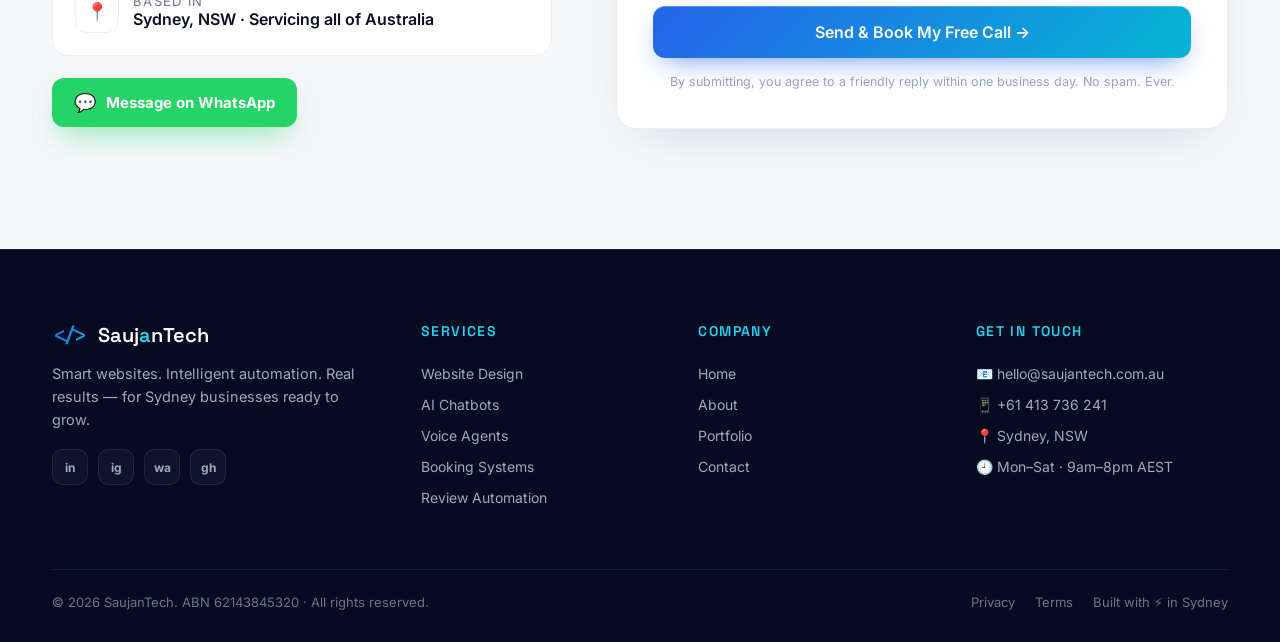
==== commit 0be0fb3a: "Part 1 — Added gallery and blog preview sections to main page Co-Authored-By: Claude Sonnet 4.6 <nor" ====
--- a/index.html
+++ b/index.html
@@ -29,6 +29,8 @@
         <a href="#about"     class="nav-link">About</a>
         <a href="#services"  class="nav-link">Services</a>
         <a href="#portfolio" class="nav-link">Portfolio</a>
+        <a href="gallery/index.html" class="nav-link">Gallery</a>
+        <a href="blog/index.html" class="nav-link">Blog</a>
         <a href="#contact"   class="nav-link">Contact</a>
         <a href="#contact"   class="btn btn-glow btn-sm" style="margin-left:6px">Get Free Consultation →</a>
       </div>
@@ -588,6 +590,36 @@
 
   <!-- PRICING SECTION REMOVED — paste pricing code here if needed in future -->
 
+  <!-- GALLERY PREVIEW SECTION -->
+  <section id="gallery-preview" class="gallery-preview-section">
+    <div class="container">
+      <p class="section-label">MOMENTS &amp; MEMORIES</p>
+      <h2 class="section-heading">Behind the Scenes</h2>
+      <p class="section-subheading">Real people. Real meetings. Real results. A glimpse into the SaujanTech journey.</p>
+      <div class="gallery-preview-grid" id="gallery-preview-grid">
+        <!-- Filled by JavaScript -->
+      </div>
+      <div class="section-cta">
+        <a href="gallery/index.html" class="btn-outline-cyan">View Full Gallery →</a>
+      </div>
+    </div>
+  </section>
+
+  <!-- BLOG PREVIEW SECTION -->
+  <section id="blog-preview" class="blog-preview-section">
+    <div class="container">
+      <p class="section-label">INSIGHTS &amp; IDEAS</p>
+      <h2 class="section-heading">Latest from the Blog</h2>
+      <p class="section-subheading">Tips, strategies and real stories about AI automation and growing your business in Sydney.</p>
+      <div class="blog-preview-grid" id="blog-preview-grid">
+        <!-- Filled by JavaScript -->
+      </div>
+      <div class="section-cta">
+        <a href="blog/index.html" class="btn-outline-cyan">Read All Posts →</a>
+      </div>
+    </div>
+  </section>
+
   <!-- ============================================================
        TESTIMONIALS
        ============================================================ -->
@@ -721,7 +753,7 @@
               <div class="form-field">
                 <label class="field-label" for="f-phone">Phone (optional)</label>
                 <input id="f-phone" type="tel" placeholder="+61 4xx xxx xxx" class="field-input" name="phone" />
-                <div class="field-error" id="error-phone">❌ Please enter a valid Australian number — e.g. 0412 345 678</div>
+                <div class="field-error" id="error-phone">❌ Please enter a valid phone number — numbers only, no letters</div>
               </div>
               <div class="form-field">
                 <label class="field-label" for="f-biz">Business type</label>
@@ -840,5 +872,94 @@
 </div><!-- /#root -->
 
 <script src="script.js"></script>
+
+<!-- CONSULTATION POPUP MODAL -->
+<div id="consultation-modal" class="modal-overlay" aria-hidden="true">
+  <div class="modal-container" role="dialog" aria-modal="true" aria-labelledby="modal-title">
+
+    <!-- Close button -->
+    <button class="modal-close" id="modal-close-btn" aria-label="Close modal">✕</button>
+
+    <!-- Modal header -->
+    <div class="modal-header">
+      <span class="modal-badge">⚡ Free Consultation</span>
+      <h2 id="modal-title">Let's Build Something Amazing</h2>
+      <p>Tell me about your business and I will get back to you within 24 hours.</p>
+    </div>
+
+    <!-- Modal form -->
+    <form id="modal-contact-form" class="modal-form" novalidate>
+
+      <div class="modal-form-row">
+        <div class="modal-field">
+          <label for="modal-name">Your Name *</label>
+          <input type="text" id="modal-name" name="name" placeholder="e.g. Raj Sharma" required />
+          <span class="modal-field-error" id="modal-name-error"></span>
+        </div>
+        <div class="modal-field">
+          <label for="modal-email">Email Address *</label>
+          <input type="email" id="modal-email" name="email" placeholder="you@example.com" required />
+          <span class="modal-field-error" id="modal-email-error"></span>
+        </div>
+      </div>
+
+      <div class="modal-form-row">
+        <div class="modal-field">
+          <label for="modal-phone">Phone Number</label>
+          <input type="tel" id="modal-phone" name="phone" placeholder="+61 or any country" />
+          <span class="modal-field-error" id="modal-phone-error"></span>
+        </div>
+        <div class="modal-field">
+          <label for="modal-business">Business Type *</label>
+          <select id="modal-business" name="business_type" required>
+            <option value="">Select your business...</option>
+            <option value="Restaurant/Cafe">Restaurant / Cafe</option>
+            <option value="Plumber/Electrician">Plumber / Electrician</option>
+            <option value="Hair Salon/Barber">Hair Salon / Barber</option>
+            <option value="Driving School">Driving School</option>
+            <option value="Mechanic">Mechanic Workshop</option>
+            <option value="Retail Shop">Retail Shop</option>
+            <option value="Other">Other</option>
+          </select>
+          <span class="modal-field-error" id="modal-business-error"></span>
+        </div>
+      </div>
+
+      <div class="modal-field">
+        <label for="modal-service">What are you interested in? *</label>
+        <select id="modal-service" name="service_interested" required>
+          <option value="">Pick a service...</option>
+          <option value="Website Design">Website Design</option>
+          <option value="AI Chatbot">AI Chatbot</option>
+          <option value="AI Voice Agent">AI Voice Agent</option>
+          <option value="SMS Automation">SMS Automation</option>
+          <option value="Booking System">Booking System</option>
+          <option value="Full Package">Full Package — Everything</option>
+          <option value="Not Sure Yet">Not Sure Yet — Let's Talk</option>
+        </select>
+        <span class="modal-field-error" id="modal-service-error"></span>
+      </div>
+
+      <div class="modal-field">
+        <label for="modal-message">Tell me about your business</label>
+        <textarea id="modal-message" name="message" rows="3" placeholder="What does your business do? What problems do you want to solve?"></textarea>
+      </div>
+
+      <button type="submit" class="modal-submit-btn" id="modal-submit-btn">
+        <span id="modal-btn-text">Book My Free Consultation →</span>
+      </button>
+
+      <div id="modal-success" class="modal-success-msg" style="display:none;">
+        ✅ Thank you! I will get back to you within 24 hours. — Saujan
+      </div>
+
+      <div id="modal-error" class="modal-error-msg" style="display:none;">
+        ❌ Something went wrong. Please email hello@saujantech.com.au
+      </div>
+
+    </form>
+  </div>
+</div>
+
 </body>
 </html>
--- a/style.css
+++ b/style.css
@@ -1506,7 +1506,11 @@
 
   /* Services */
   .services-wrap { padding: 80px 0; }
-  .services-grid { grid-template-columns: 1fr; }
+  .services-grid { grid-template-columns: repeat(2, 1fr); gap: 12px; }
+  .service-card { padding: 16px 12px; }
+  .service-card .service-icon { font-size: 28px; }
+  .service-card h3 { font-size: 13px; }
+  .service-card p  { font-size: 12px; line-height: 1.4; }
 
   /* Steps */
   .steps-wrap { padding: 80px 0; }
@@ -1714,3 +1718,566 @@
 .form-success-box.show {
   display: block;
 }
+
+/* MOBILE SERVICES GRID FIX — 2 columns on mobile */
+@media (max-width: 768px) {
+  .services-grid {
+    display: grid !important;
+    grid-template-columns: repeat(2, 1fr) !important;
+    gap: 12px !important;
+  }
+
+  .service-card {
+    padding: 14px 10px !important;
+  }
+
+  .service-card h3 {
+    font-size: 13px !important;
+  }
+
+  .service-card p {
+    font-size: 11px !important;
+    line-height: 1.4 !important;
+  }
+
+  .service-icon,
+  .service-card .icon {
+    font-size: 26px !important;
+  }
+}
+
+/* ================================
+   CONSULTATION MODAL
+================================ */
+
+.modal-overlay {
+  position: fixed;
+  inset: 0;
+  z-index: 9999;
+  display: flex;
+  align-items: center;
+  justify-content: center;
+  padding: 16px;
+  background: rgba(0, 0, 0, 0.75);
+  backdrop-filter: blur(8px);
+  -webkit-backdrop-filter: blur(8px);
+  opacity: 0;
+  visibility: hidden;
+  transition: opacity 0.3s ease, visibility 0.3s ease;
+}
+
+.modal-overlay.active {
+  opacity: 1;
+  visibility: visible;
+}
+
+.modal-container {
+  background: #111827;
+  border: 1px solid #1E3A5F;
+  border-radius: 16px;
+  padding: 40px;
+  width: 100%;
+  max-width: 680px;
+  max-height: 90vh;
+  overflow-y: auto;
+  position: relative;
+  transform: translateY(30px) scale(0.97);
+  transition: transform 0.3s ease;
+  scrollbar-width: thin;
+  scrollbar-color: #2563EB #111827;
+}
+
+.modal-overlay.active .modal-container {
+  transform: translateY(0) scale(1);
+}
+
+.modal-close {
+  position: absolute;
+  top: 16px;
+  right: 16px;
+  background: #1E3A5F;
+  border: none;
+  color: #ffffff;
+  width: 36px;
+  height: 36px;
+  border-radius: 50%;
+  font-size: 16px;
+  cursor: pointer;
+  display: flex;
+  align-items: center;
+  justify-content: center;
+  transition: background 0.2s ease, transform 0.2s ease;
+  z-index: 10;
+}
+
+.modal-close:hover {
+  background: #EF4444;
+  transform: rotate(90deg);
+}
+
+.modal-header {
+  margin-bottom: 28px;
+}
+
+.modal-badge {
+  display: inline-block;
+  background: rgba(6, 182, 212, 0.1);
+  color: #06B6D4;
+  border: 1px solid rgba(6, 182, 212, 0.3);
+  padding: 4px 14px;
+  border-radius: 20px;
+  font-size: 12px;
+  font-weight: bold;
+  letter-spacing: 1px;
+  margin-bottom: 12px;
+}
+
+.modal-header h2 {
+  color: #ffffff;
+  font-size: 26px;
+  font-weight: 700;
+  margin: 0 0 8px 0;
+  line-height: 1.3;
+}
+
+.modal-header p {
+  color: #64748B;
+  font-size: 14px;
+  margin: 0;
+}
+
+.modal-form {
+  display: flex;
+  flex-direction: column;
+  gap: 16px;
+}
+
+.modal-form-row {
+  display: grid;
+  grid-template-columns: 1fr 1fr;
+  gap: 14px;
+}
+
+.modal-field {
+  display: flex;
+  flex-direction: column;
+  gap: 6px;
+}
+
+.modal-field label {
+  color: #94A3B8;
+  font-size: 13px;
+  font-weight: 500;
+}
+
+.modal-field input,
+.modal-field select,
+.modal-field textarea {
+  background: #0A0F2C;
+  border: 1.5px solid #1E3A5F;
+  border-radius: 8px;
+  padding: 11px 14px;
+  color: #ffffff;
+  font-size: 14px;
+  font-family: inherit;
+  transition: border-color 0.2s ease, box-shadow 0.2s ease;
+  width: 100%;
+  outline: none;
+}
+
+.modal-field input::placeholder,
+.modal-field textarea::placeholder {
+  color: #334155;
+}
+
+.modal-field select option {
+  background: #0A0F2C;
+  color: #ffffff;
+}
+
+.modal-field input:focus,
+.modal-field select:focus,
+.modal-field textarea:focus {
+  border-color: #2563EB;
+  box-shadow: 0 0 0 3px rgba(37, 99, 235, 0.15);
+}
+
+.modal-field input.valid,
+.modal-field select.valid {
+  border-color: #10B981;
+}
+
+.modal-field input.invalid,
+.modal-field select.invalid {
+  border-color: #EF4444;
+}
+
+.modal-field-error {
+  color: #EF4444;
+  font-size: 11px;
+  min-height: 14px;
+}
+
+.modal-field textarea {
+  resize: vertical;
+  min-height: 80px;
+}
+
+.modal-submit-btn {
+  background: linear-gradient(135deg, #2563EB, #06B6D4);
+  color: #ffffff;
+  border: none;
+  border-radius: 8px;
+  padding: 14px 28px;
+  font-size: 15px;
+  font-weight: 600;
+  cursor: pointer;
+  width: 100%;
+  transition: opacity 0.2s ease, transform 0.2s ease;
+  margin-top: 4px;
+}
+
+.modal-submit-btn:hover {
+  opacity: 0.9;
+  transform: translateY(-1px);
+}
+
+.modal-submit-btn:disabled {
+  opacity: 0.6;
+  cursor: not-allowed;
+  transform: none;
+}
+
+.modal-success-msg {
+  background: rgba(16, 185, 129, 0.1);
+  border: 1px solid #10B981;
+  color: #10B981;
+  padding: 14px 18px;
+  border-radius: 8px;
+  font-size: 14px;
+  text-align: center;
+}
+
+.modal-error-msg {
+  background: rgba(239, 68, 68, 0.1);
+  border: 1px solid #EF4444;
+  color: #EF4444;
+  padding: 14px 18px;
+  border-radius: 8px;
+  font-size: 14px;
+  text-align: center;
+}
+
+@media (max-width: 640px) {
+  .modal-container {
+    padding: 24px 18px;
+    max-height: 95vh;
+    border-radius: 12px;
+  }
+
+  .modal-form-row {
+    grid-template-columns: 1fr;
+  }
+
+  .modal-header h2 {
+    font-size: 20px;
+  }
+}
+
+/* ================================
+   GALLERY PREVIEW SECTION
+================================ */
+
+.gallery-preview-section {
+  padding: 100px 0;
+  background: #0A0F2C;
+  position: relative;
+  overflow: hidden;
+}
+
+.gallery-preview-section::before {
+  content: '';
+  position: absolute;
+  top: 0; left: 0; right: 0; bottom: 0;
+  background: radial-gradient(ellipse at center, rgba(37,99,235,0.05) 0%, transparent 70%);
+  pointer-events: none;
+}
+
+.gallery-preview-grid {
+  display: grid;
+  grid-template-columns: repeat(3, 1fr);
+  gap: 16px;
+  margin: 40px 0;
+}
+
+.gallery-preview-item {
+  position: relative;
+  border-radius: 12px;
+  overflow: hidden;
+  aspect-ratio: 4/3;
+  cursor: pointer;
+  background: #111827;
+  border: 1px solid #1E3A5F;
+  transition: transform 0.3s ease, box-shadow 0.3s ease;
+}
+
+.gallery-preview-item:hover {
+  transform: translateY(-4px);
+  box-shadow: 0 16px 40px rgba(0,0,0,0.4);
+}
+
+.gallery-preview-item img {
+  width: 100%;
+  height: 100%;
+  object-fit: cover;
+  transition: transform 0.5s ease;
+}
+
+.gallery-preview-item:hover img {
+  transform: scale(1.08);
+}
+
+.gallery-preview-overlay {
+  position: absolute;
+  inset: 0;
+  background: linear-gradient(to top, rgba(10,15,44,0.9) 0%, transparent 60%);
+  opacity: 0;
+  transition: opacity 0.3s ease;
+  display: flex;
+  align-items: flex-end;
+  padding: 16px;
+}
+
+.gallery-preview-item:hover .gallery-preview-overlay {
+  opacity: 1;
+}
+
+.gallery-preview-caption {
+  color: #ffffff;
+  font-size: 13px;
+  font-weight: 500;
+  line-height: 1.4;
+}
+
+.gallery-placeholder-box {
+  width: 100%;
+  height: 100%;
+  display: flex;
+  flex-direction: column;
+  align-items: center;
+  justify-content: center;
+  font-size: 32px;
+  color: #1E3A5F;
+}
+
+.gallery-placeholder-box span {
+  font-size: 11px;
+  color: #334155;
+  margin-top: 8px;
+  font-family: inherit;
+}
+
+.gallery-preview-item:nth-child(1) .gallery-placeholder-box { background: linear-gradient(135deg, #0F172A, #1E3A5F); }
+.gallery-preview-item:nth-child(2) .gallery-placeholder-box { background: linear-gradient(135deg, #0F1F3D, #1E4080); }
+.gallery-preview-item:nth-child(3) .gallery-placeholder-box { background: linear-gradient(135deg, #0A1628, #0F3460); }
+.gallery-preview-item:nth-child(4) .gallery-placeholder-box { background: linear-gradient(135deg, #111827, #1E3A5F); }
+.gallery-preview-item:nth-child(5) .gallery-placeholder-box { background: linear-gradient(135deg, #0D1F35, #163B6E); }
+.gallery-preview-item:nth-child(6) .gallery-placeholder-box { background: linear-gradient(135deg, #0A1525, #1A3A6B); }
+
+/* ================================
+   BLOG PREVIEW SECTION
+================================ */
+
+.blog-preview-section {
+  padding: 100px 0;
+  background: #060B1A;
+}
+
+.blog-preview-grid {
+  display: grid;
+  grid-template-columns: repeat(3, 1fr);
+  gap: 24px;
+  margin: 40px 0;
+}
+
+.blog-preview-card {
+  background: #111827;
+  border: 1px solid #1E3A5F;
+  border-radius: 16px;
+  overflow: hidden;
+  transition: transform 0.3s ease, box-shadow 0.3s ease, border-color 0.3s ease;
+  opacity: 0;
+  transform: translateY(30px);
+  text-decoration: none;
+  display: block;
+}
+
+.blog-preview-card.visible {
+  opacity: 1;
+  transform: translateY(0);
+  transition: opacity 0.6s ease, transform 0.6s ease, box-shadow 0.3s ease, border-color 0.3s ease;
+}
+
+.blog-preview-card:hover {
+  transform: translateY(-6px);
+  box-shadow: 0 20px 40px rgba(0,0,0,0.4);
+  border-color: #06B6D4;
+}
+
+.blog-card-cover {
+  width: 100%;
+  height: 200px;
+  object-fit: cover;
+  display: block;
+}
+
+.blog-card-cover-placeholder {
+  width: 100%;
+  height: 200px;
+  display: flex;
+  align-items: center;
+  justify-content: center;
+  font-size: 40px;
+}
+
+.blog-card-cover-placeholder.variant-1 { background: linear-gradient(135deg, #1E3A5F, #2563EB); }
+.blog-card-cover-placeholder.variant-2 { background: linear-gradient(135deg, #0F3460, #06B6D4); }
+.blog-card-cover-placeholder.variant-3 { background: linear-gradient(135deg, #1A1A2E, #2563EB); }
+
+.blog-card-body {
+  padding: 22px;
+}
+
+.blog-card-badge {
+  display: inline-block;
+  background: rgba(6,182,212,0.1);
+  color: #06B6D4;
+  border: 1px solid rgba(6,182,212,0.3);
+  padding: 3px 12px;
+  border-radius: 20px;
+  font-size: 11px;
+  font-weight: bold;
+  letter-spacing: 1px;
+  margin-bottom: 12px;
+  text-transform: uppercase;
+}
+
+.blog-card-title {
+  color: #ffffff;
+  font-size: 16px;
+  font-weight: 700;
+  margin: 0 0 10px;
+  line-height: 1.4;
+  display: -webkit-box;
+  -webkit-line-clamp: 2;
+  -webkit-box-orient: vertical;
+  overflow: hidden;
+}
+
+.blog-card-excerpt {
+  color: #64748B;
+  font-size: 13px;
+  line-height: 1.6;
+  margin: 0 0 16px;
+  display: -webkit-box;
+  -webkit-line-clamp: 3;
+  -webkit-box-orient: vertical;
+  overflow: hidden;
+}
+
+.blog-card-meta {
+  display: flex;
+  align-items: center;
+  justify-content: space-between;
+  border-top: 1px solid #1E3A5F;
+  padding-top: 14px;
+}
+
+.blog-card-date {
+  color: #475569;
+  font-size: 12px;
+}
+
+.blog-card-readmore {
+  color: #06B6D4;
+  font-size: 12px;
+  font-weight: 600;
+}
+
+/* ================================
+   SHARED — CTA BUTTON AND LABEL
+================================ */
+
+.section-label {
+  text-align: center;
+  font-size: 12px;
+  font-weight: 700;
+  letter-spacing: 0.15em;
+  color: #06B6D4;
+  text-transform: uppercase;
+  margin: 0 0 12px;
+}
+
+.section-heading {
+  text-align: center;
+  font-size: clamp(28px, 4vw, 42px);
+  font-weight: 700;
+  color: #ffffff;
+  margin: 0 0 14px;
+  letter-spacing: -0.02em;
+  font-family: 'Space Grotesk', sans-serif;
+}
+
+.section-subheading {
+  text-align: center;
+  color: #64748B;
+  font-size: 16px;
+  max-width: 560px;
+  margin: 0 auto;
+  line-height: 1.65;
+}
+
+.section-cta {
+  text-align: center;
+  margin-top: 16px;
+}
+
+.btn-outline-cyan {
+  display: inline-block;
+  border: 2px solid #06B6D4;
+  color: #06B6D4;
+  padding: 12px 32px;
+  border-radius: 8px;
+  text-decoration: none;
+  font-weight: 600;
+  font-size: 14px;
+  transition: background 0.3s ease, color 0.3s ease, transform 0.2s ease;
+}
+
+.btn-outline-cyan:hover {
+  background: #06B6D4;
+  color: #0A0F2C;
+  transform: translateY(-2px);
+}
+
+@media (max-width: 768px) {
+  .gallery-preview-grid {
+    grid-template-columns: repeat(2, 1fr);
+    gap: 10px;
+  }
+  .blog-preview-grid {
+    grid-template-columns: 1fr;
+    gap: 16px;
+  }
+  .gallery-preview-section,
+  .blog-preview-section {
+    padding: 60px 0;
+  }
+}
+
+@media (max-width: 480px) {
+  .gallery-preview-grid {
+    grid-template-columns: repeat(2, 1fr);
+    gap: 8px;
+  }
+}
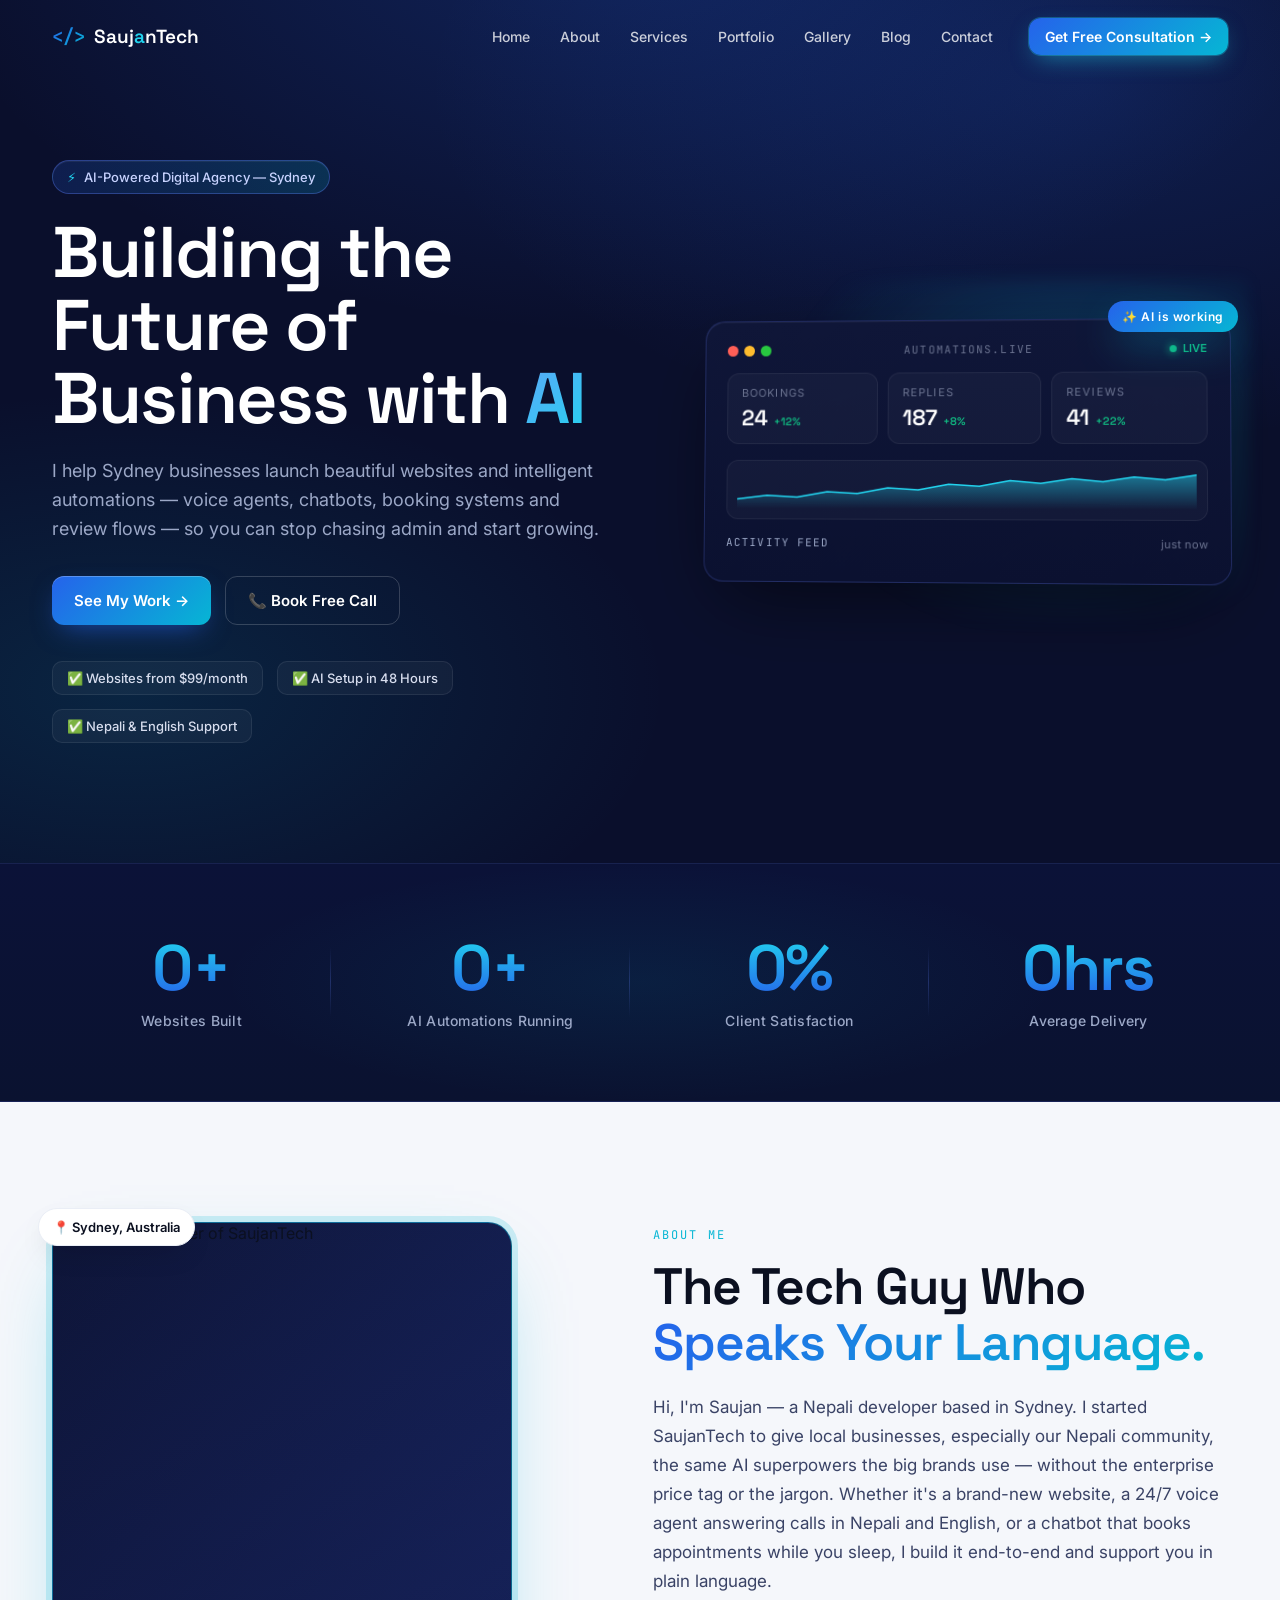
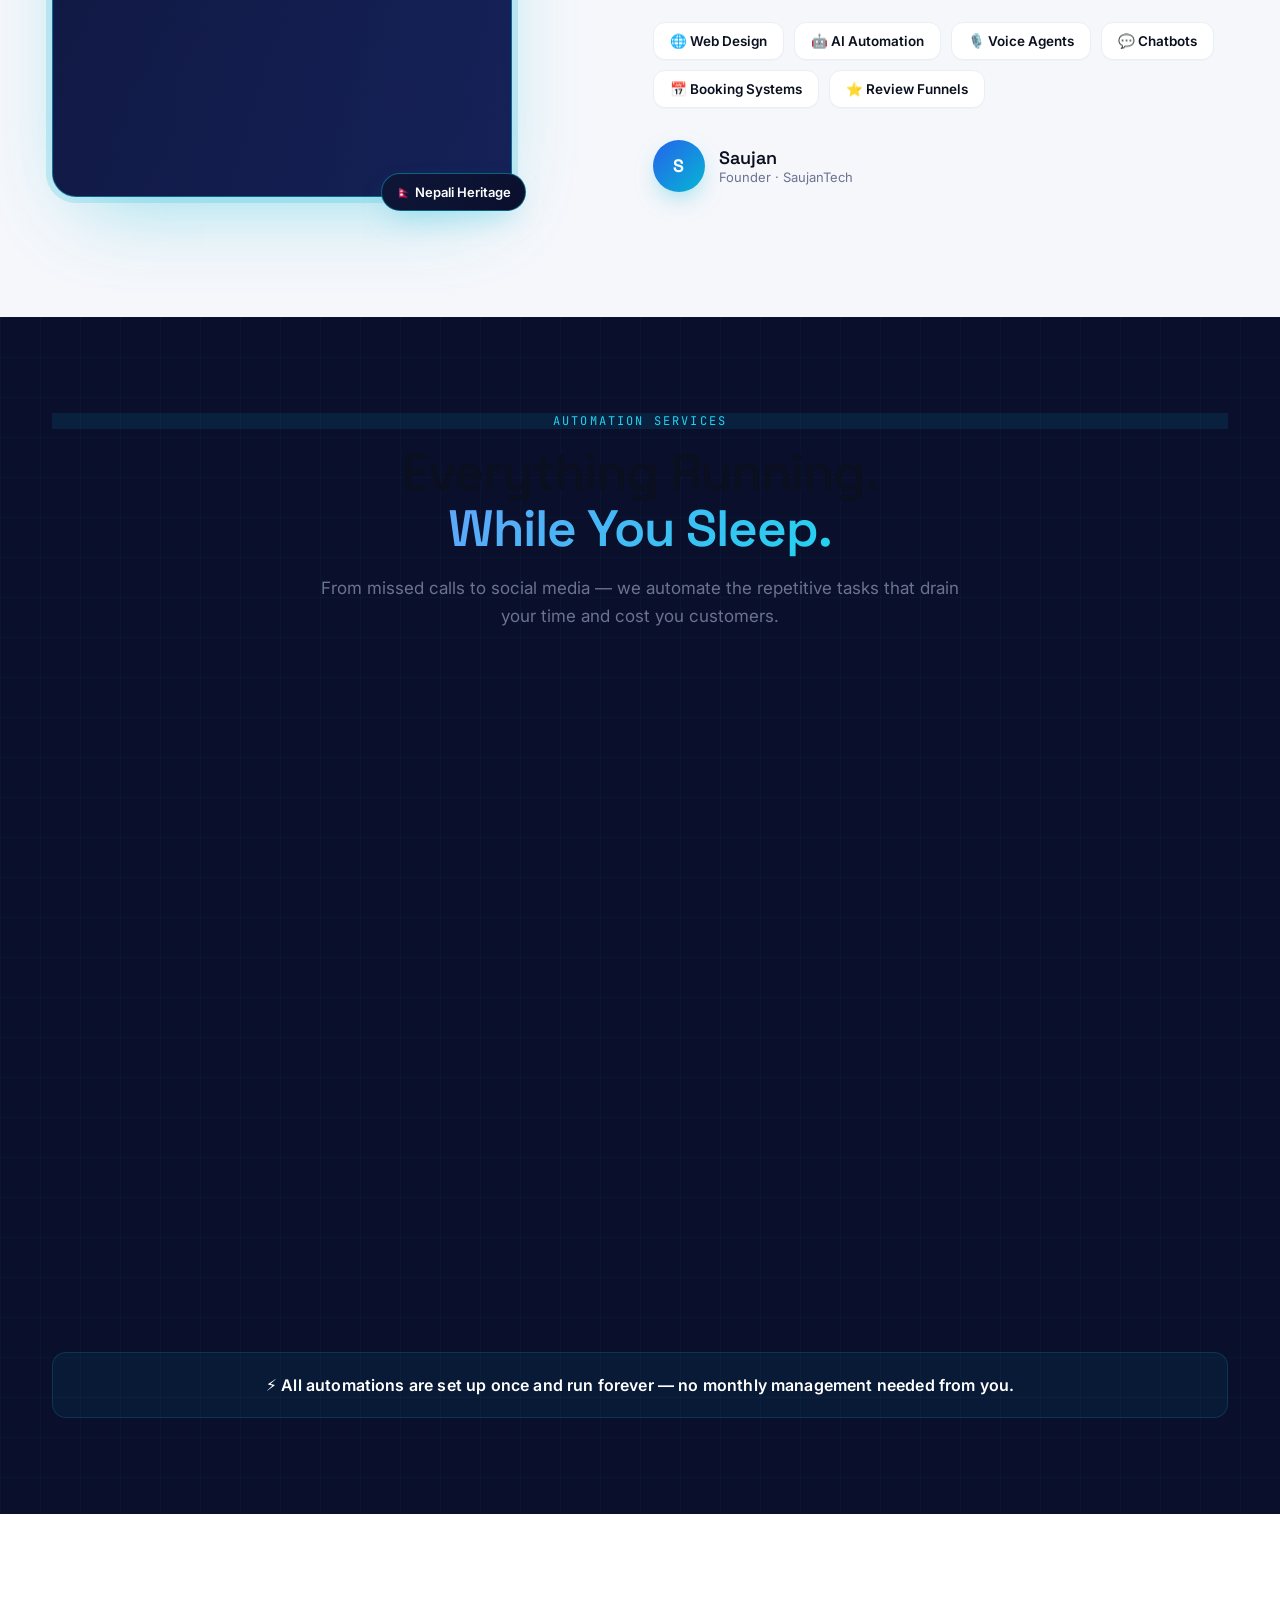
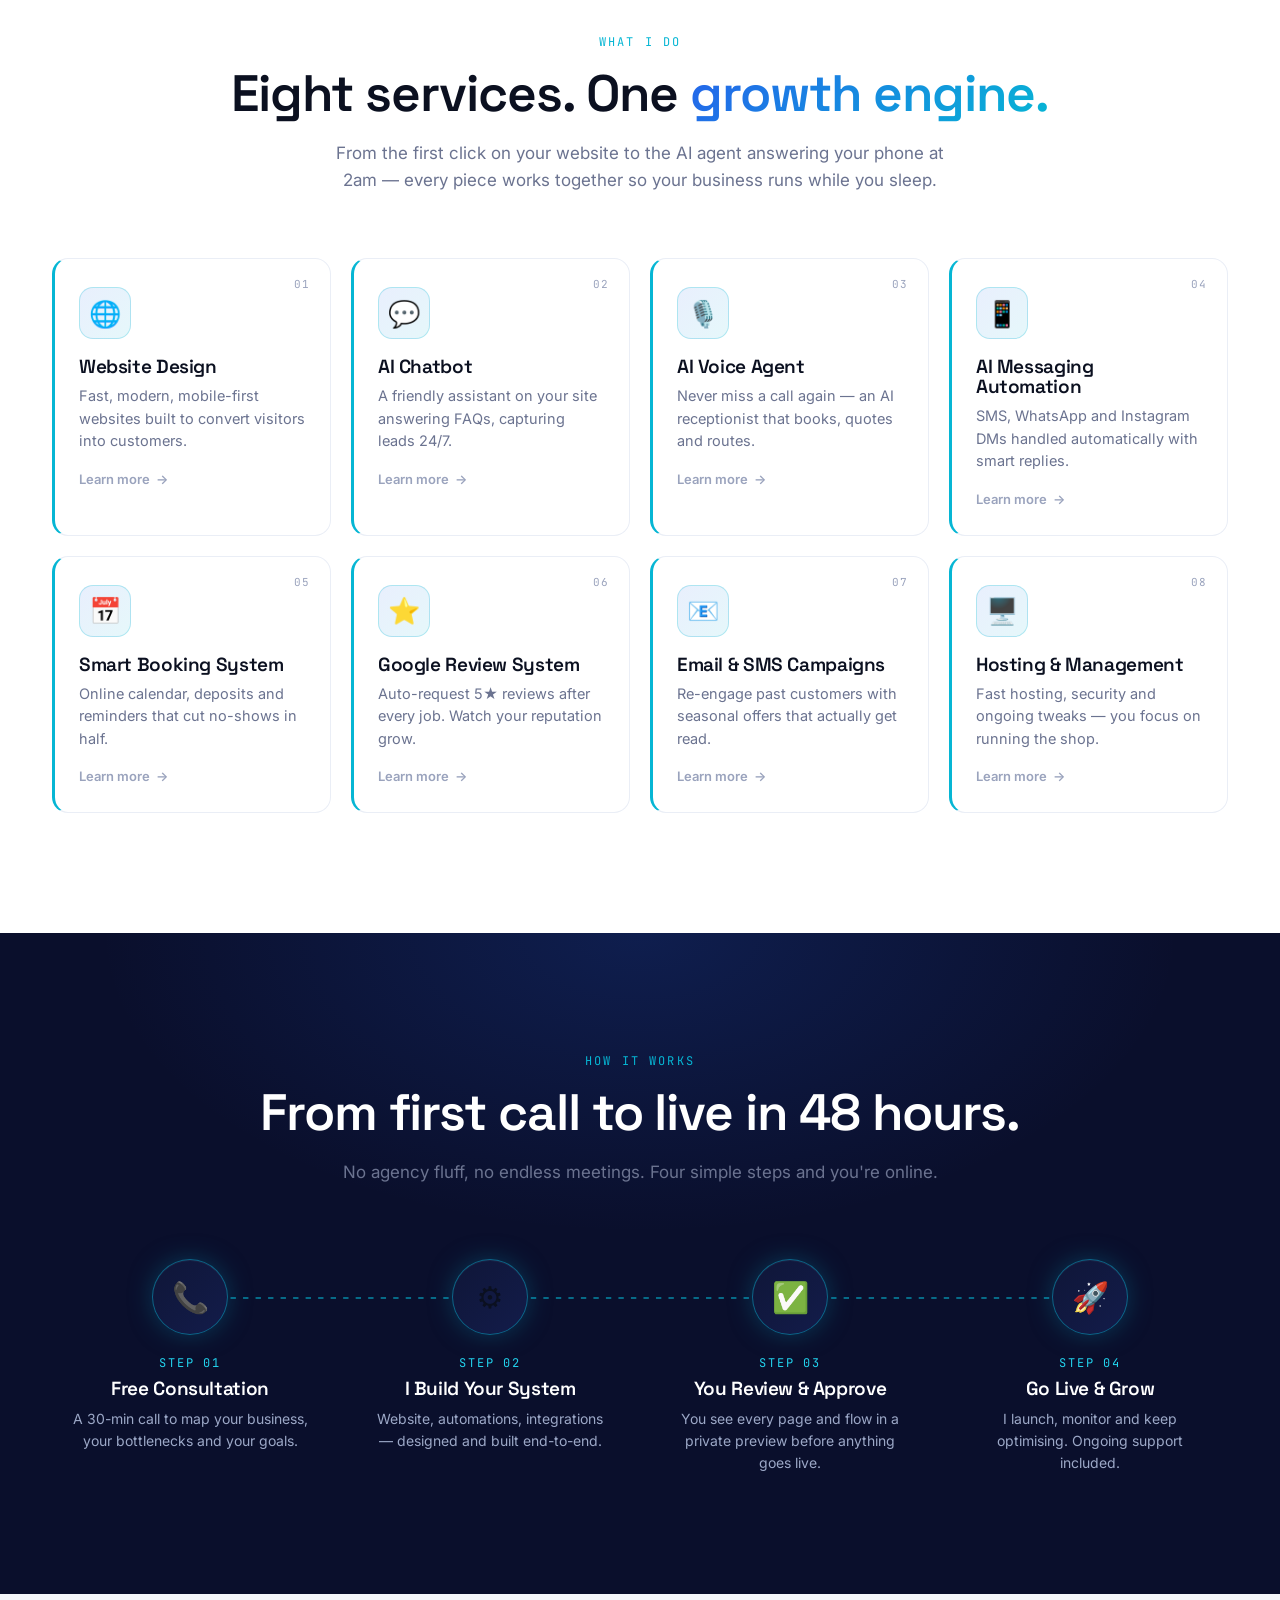
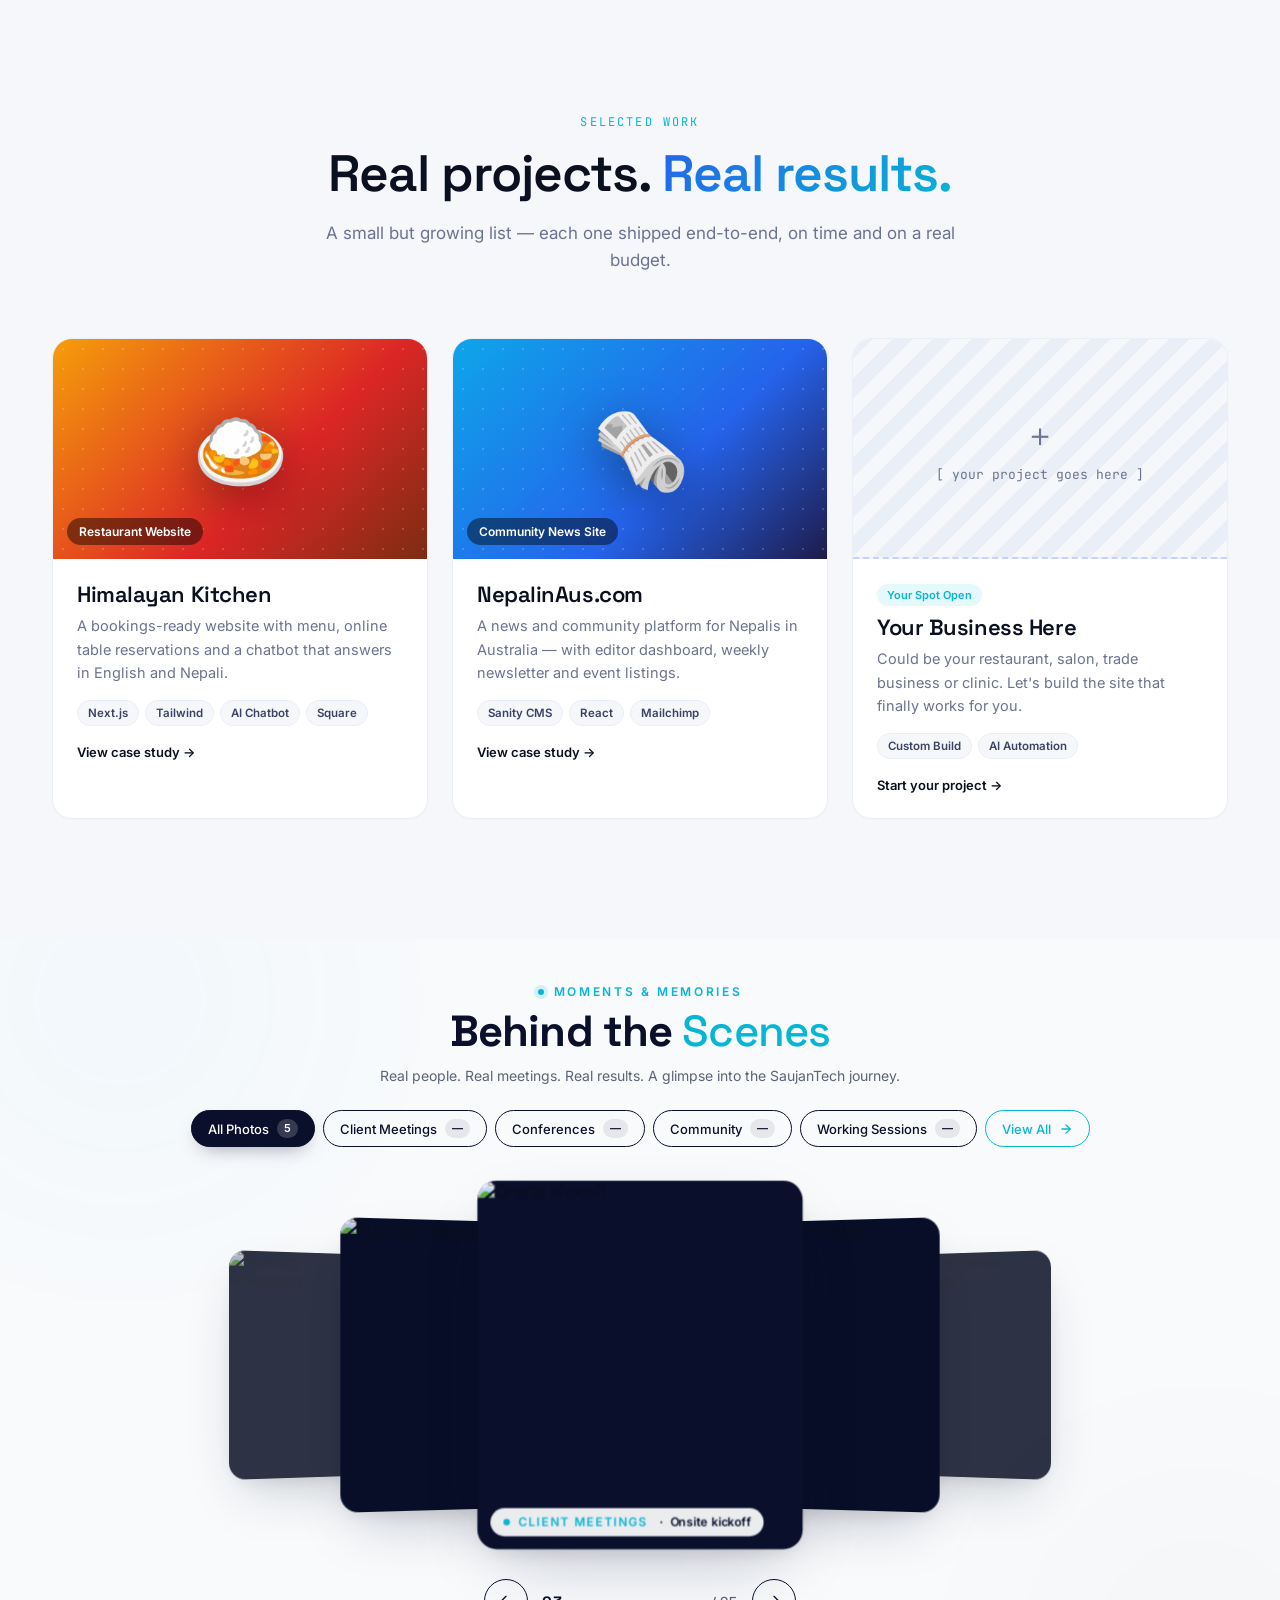
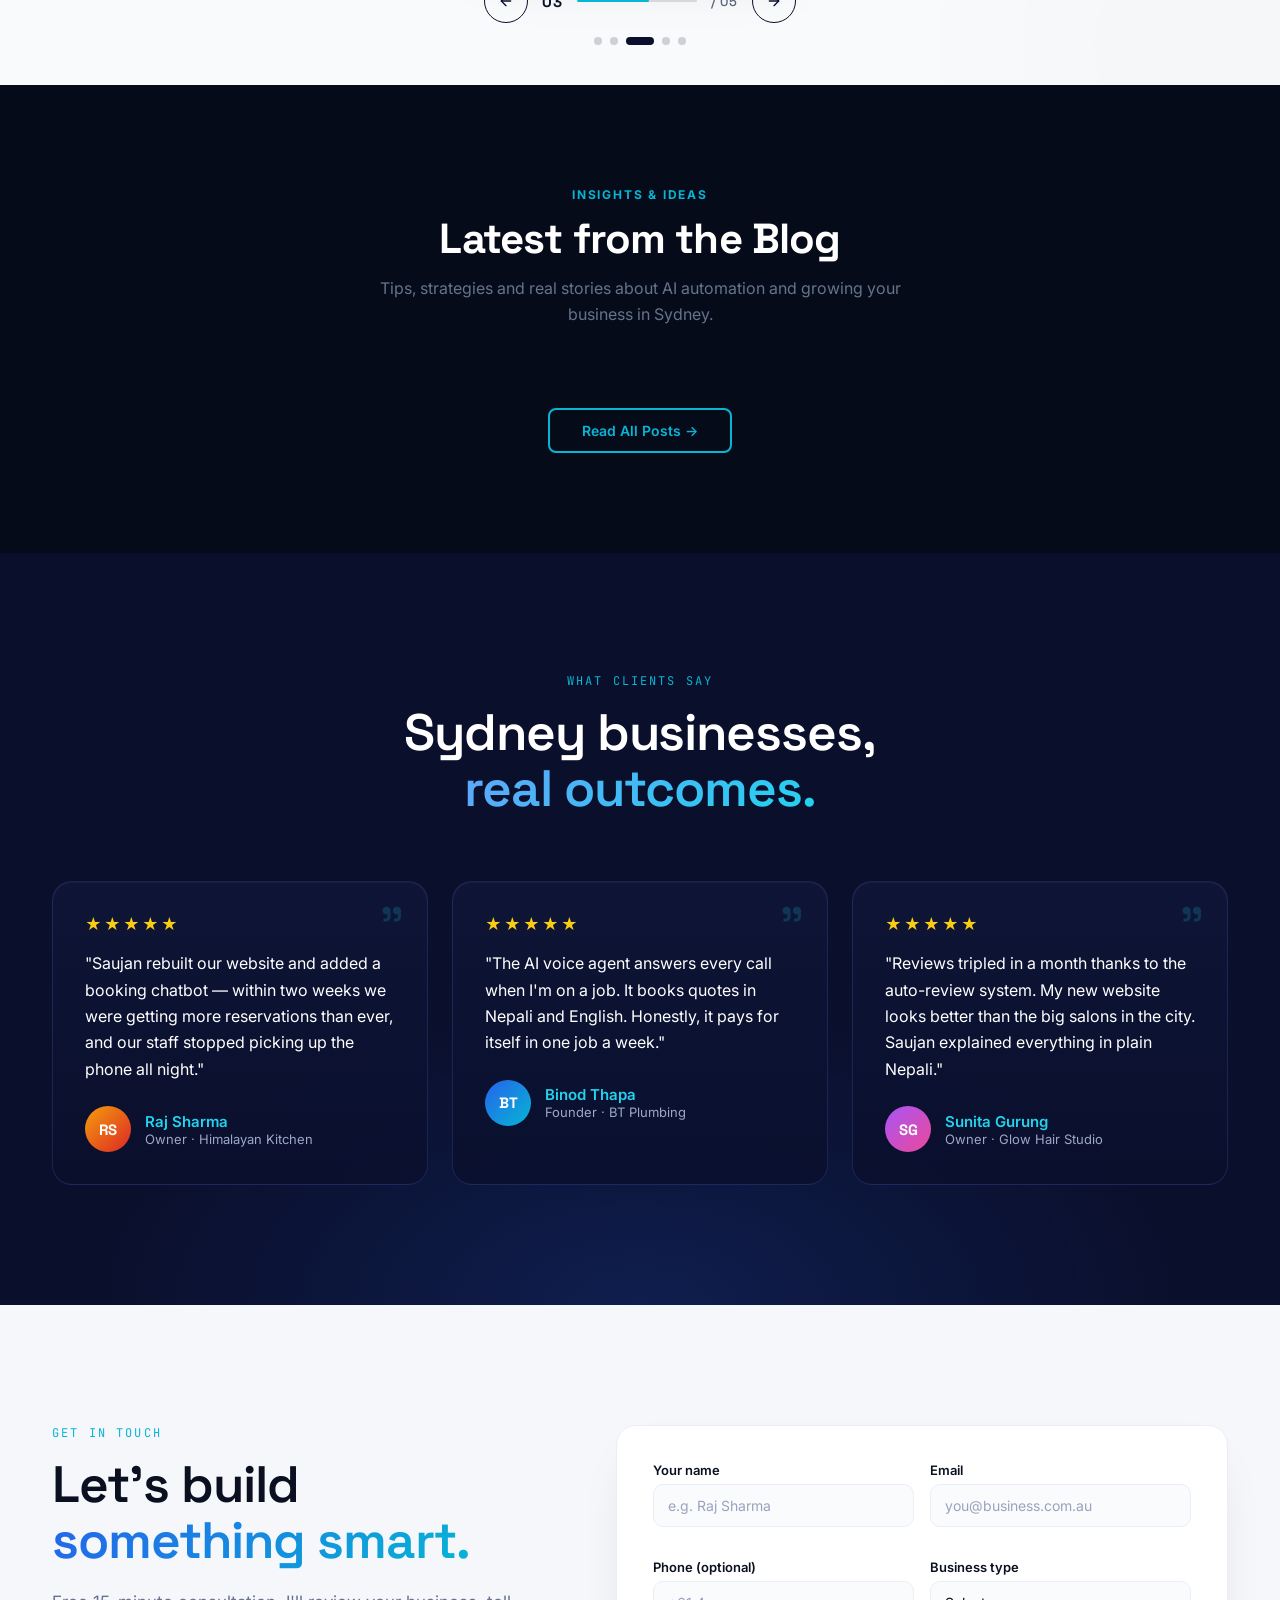
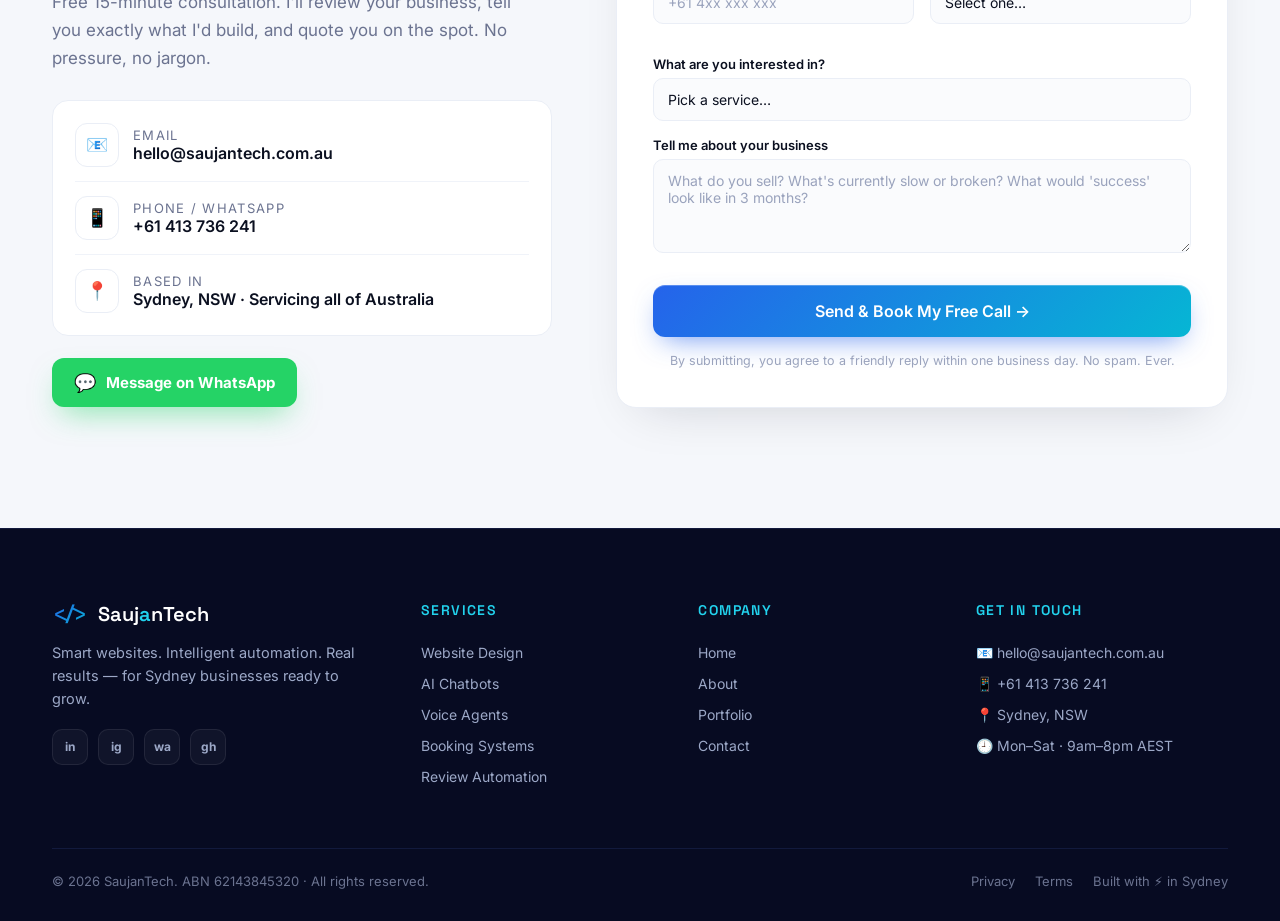
==== commit 2703d0fa: "Replaced gallery preview with 3D carousel design" ====
--- a/index.html
+++ b/index.html
@@ -3,6 +3,7 @@
 <head>
   <meta charset="utf-8" />
   <meta name="viewport" content="width=device-width, initial-scale=1" />
+  <link rel="icon" href="data:image/svg+xml,<svg xmlns='http://www.w3.org/2000/svg' viewBox='0 0 100 100'><text y='.9em' font-size='90'>⚡</text></svg>" />
   <title>SaujanTech — Smart Websites. Intelligent Automation. Real Results.</title>
   <meta name="description" content="SaujanTech is an AI Automation and Web Design agency based in Sydney, Australia. We help businesses with websites, voice agents, chatbots and automation." />
   <link rel="preconnect" href="https://fonts.googleapis.com" />
@@ -590,20 +591,180 @@
 
   <!-- PRICING SECTION REMOVED — paste pricing code here if needed in future -->
 
-  <!-- GALLERY PREVIEW SECTION -->
-  <section id="gallery-preview" class="gallery-preview-section">
-    <div class="container">
-      <p class="section-label">MOMENTS &amp; MEMORIES</p>
-      <h2 class="section-heading">Behind the Scenes</h2>
-      <p class="section-subheading">Real people. Real meetings. Real results. A glimpse into the SaujanTech journey.</p>
-      <div class="gallery-preview-grid" id="gallery-preview-grid">
-        <!-- Filled by JavaScript -->
-      </div>
-      <div class="section-cta">
-        <a href="gallery/index.html" class="btn-outline-cyan">View Full Gallery →</a>
-      </div>
+  <!-- GALLERY CAROUSEL SECTION -->
+  <section id="gallery-preview" class="gal-section">
+    <div class="gal-inner">
+
+      <header class="gal-heading-row">
+        <span class="gal-eyebrow"><span class="gal-dot"></span>Moments &amp; Memories</span>
+        <h2 class="gal-title">Behind the <em>Scenes</em></h2>
+        <p class="gal-subheading">Real people. Real meetings. Real results. A glimpse into the SaujanTech journey.</p>
+      </header>
+
+      <div class="gal-filters" role="tablist" aria-label="Filter photos by category">
+        <button class="gal-tab is-active" data-filter="all" role="tab" aria-selected="true">All Photos <span class="gal-count" id="gal-count-all">5</span></button>
+        <button class="gal-tab" data-filter="clients" role="tab">Client Meetings <span class="gal-count">—</span></button>
+        <button class="gal-tab" data-filter="conferences" role="tab">Conferences <span class="gal-count">—</span></button>
+        <button class="gal-tab" data-filter="community" role="tab">Community <span class="gal-count">—</span></button>
+        <button class="gal-tab" data-filter="sessions" role="tab">Working Sessions <span class="gal-count">—</span></button>
+        <button class="gal-tab gal-view-all" onclick="window.location.href='gallery/index.html'" aria-label="View full gallery">
+          View All
+          <svg width="14" height="14" viewBox="0 0 24 24" fill="none" stroke="currentColor" stroke-width="2.2" stroke-linecap="round" stroke-linejoin="round"><line x1="5" y1="12" x2="19" y2="12"/><polyline points="12 5 19 12 12 19"/></svg>
+        </button>
+      </div>
+
+      <div class="gal-carousel-wrap" id="gal-carousel-wrap">
+        <div class="gal-stage" id="gal-stage"></div>
+      </div>
+
+      <div class="gal-controls">
+        <button class="gal-arrow-btn" id="gal-prev" aria-label="Previous photo">
+          <svg viewBox="0 0 24 24" fill="none" stroke="currentColor" stroke-width="2" stroke-linecap="round" stroke-linejoin="round"><line x1="19" y1="12" x2="5" y2="12"/><polyline points="12 19 5 12 12 5"/></svg>
+        </button>
+        <div class="gal-counter" aria-live="polite">
+          <span class="gal-num" id="gal-num-current">01</span>
+          <div class="gal-track"><div class="gal-bar" id="gal-bar"></div></div>
+          <span id="gal-num-total">/ 05</span>
+        </div>
+        <button class="gal-arrow-btn" id="gal-next" aria-label="Next photo">
+          <svg viewBox="0 0 24 24" fill="none" stroke="currentColor" stroke-width="2" stroke-linecap="round" stroke-linejoin="round"><line x1="5" y1="12" x2="19" y2="12"/><polyline points="12 5 19 12 12 19"/></svg>
+        </button>
+      </div>
+
+      <div class="gal-dots" id="gal-dots" role="tablist" aria-label="Jump to photo"></div>
+
     </div>
   </section>
+
+  <script>
+  (function () {
+    var PLACEHOLDERS = [
+      { src: 'https://images.unsplash.com/photo-1542744173-8e7e53415bb0?w=800&q=80', tag: 'Working Sessions', title: 'Strategy whiteboard' },
+      { src: 'https://images.unsplash.com/photo-1515187029135-18ee286d815b?w=800&q=80', tag: 'Conferences',      title: 'Business Summit' },
+      { src: 'https://images.unsplash.com/photo-1560472354-b33ff0c44a43?w=900&q=80', tag: 'Client Meetings',  title: 'Onsite kickoff' },
+      { src: 'https://images.unsplash.com/photo-1556761175-b413da4baf72?w=800&q=80', tag: 'Client Meetings',  title: 'Product review' },
+      { src: 'https://images.unsplash.com/photo-1559136555-9303baea8ebd?w=800&q=80', tag: 'Community',        title: 'Open house meetup' }
+    ];
+
+    var stage    = document.getElementById('gal-stage');
+    var prevBtn  = document.getElementById('gal-prev');
+    var nextBtn  = document.getElementById('gal-next');
+    var dotsBox  = document.getElementById('gal-dots');
+    var numCur   = document.getElementById('gal-num-current');
+    var numTot   = document.getElementById('gal-num-total');
+    var bar      = document.getElementById('gal-bar');
+    var tabs     = document.querySelectorAll('.gal-tab');
+    var current  = 2;
+    var total    = 0;
+
+    function buildCarousel(photos) {
+      stage.innerHTML  = '';
+      dotsBox.innerHTML = '';
+      total = photos.length;
+      numTot.textContent = '/ ' + String(total).padStart(2, '0');
+
+      photos.forEach(function (p, i) {
+        var el = document.createElement('div');
+        el.className    = 'gal-photo';
+        el.dataset.index = i;
+        el.innerHTML =
+          '<img src="' + p.src + '" alt="' + (p.title || '') + '" loading="lazy" />' +
+          '<div class="gal-caption">' +
+            '<span class="gal-tag">' + (p.tag || '') + '</span>' +
+            (p.title ? ' &nbsp;·&nbsp; ' + p.title : '') +
+          '</div>';
+        el.addEventListener('click', function () { goTo(i); });
+        stage.appendChild(el);
+
+        var dot = document.createElement('button');
+        dot.setAttribute('aria-label', 'Show photo ' + (i + 1));
+        dot.addEventListener('click', function () { goTo(i); });
+        dotsBox.appendChild(dot);
+      });
+
+      current = Math.min(current, total - 1);
+      render();
+    }
+
+    function render() {
+      var els  = stage.querySelectorAll('.gal-photo');
+      var dots = dotsBox.querySelectorAll('button');
+      els.forEach(function (el, i) {
+        var d = i - current;
+        if (d >  total / 2) d -= total;
+        if (d < -total / 2) d += total;
+        var cls = 'pos-hidden';
+        if      (d ===  0) cls = 'pos-center';
+        else if (d === -1) cls = 'pos-left';
+        else if (d ===  1) cls = 'pos-right';
+        else if (d === -2) cls = 'pos-far-left';
+        else if (d ===  2) cls = 'pos-far-right';
+        el.className = 'gal-photo ' + cls;
+      });
+      dots.forEach(function (d, i) { d.classList.toggle('is-active', i === current); });
+      numCur.textContent = String(current + 1).padStart(2, '0');
+      bar.style.width = (((current + 1) / total) * 100) + '%';
+    }
+
+    function goTo(i)  { current = ((i % total) + total) % total; render(); }
+    function next()   { goTo(current + 1); }
+    function prev()   { goTo(current - 1); }
+
+    prevBtn.addEventListener('click', prev);
+    nextBtn.addEventListener('click', next);
+
+    document.addEventListener('keydown', function (e) {
+      if (!document.getElementById('gal-carousel-wrap')) return;
+      if (e.key === 'ArrowRight') next();
+      if (e.key === 'ArrowLeft')  prev();
+    });
+
+    var touchX = null;
+    var wrap = document.getElementById('gal-carousel-wrap');
+    wrap.addEventListener('touchstart', function (e) { touchX = e.touches[0].clientX; }, { passive: true });
+    wrap.addEventListener('touchend', function (e) {
+      if (touchX === null) return;
+      var dx = e.changedTouches[0].clientX - touchX;
+      if (Math.abs(dx) > 40) { dx < 0 ? next() : prev(); }
+      touchX = null;
+    });
+
+    tabs.forEach(function (tab) {
+      tab.addEventListener('click', function () {
+        if (tab.classList.contains('gal-view-all')) return;
+        tabs.forEach(function (t) { t.classList.remove('is-active'); t.setAttribute('aria-selected', 'false'); });
+        tab.classList.add('is-active');
+        tab.setAttribute('aria-selected', 'true');
+      });
+    });
+
+    // Render placeholders immediately
+    buildCarousel(PLACEHOLDERS);
+
+    // After page load, swap in real Supabase photos if available
+    document.addEventListener('DOMContentLoaded', function () {
+      if (typeof supabaseClient === 'undefined') return;
+      supabaseClient
+        .from('photos')
+        .select('url, caption, category')
+        .order('display_order', { ascending: true })
+        .limit(12)
+        .then(function (result) {
+          if (result.error || !result.data || result.data.length === 0) return;
+          var photos = result.data.map(function (p) {
+            return {
+              src:   p.url,
+              tag:   p.category || 'Gallery',
+              title: p.caption  || ''
+            };
+          });
+          document.getElementById('gal-count-all').textContent = photos.length;
+          buildCarousel(photos);
+        })
+        .catch(function () {});
+    });
+  })();
+  </script>
 
   <!-- BLOG PREVIEW SECTION -->
   <section id="blog-preview" class="blog-preview-section">
@@ -871,8 +1032,6 @@
 
 </div><!-- /#root -->
 
-<script src="script.js"></script>
-
 <!-- CONSULTATION POPUP MODAL -->
 <div id="consultation-modal" class="modal-overlay" aria-hidden="true">
   <div class="modal-container" role="dialog" aria-modal="true" aria-labelledby="modal-title">
@@ -961,5 +1120,6 @@
   </div>
 </div>
 
+<script src="script.js"></script>
 </body>
 </html>
--- a/style.css
+++ b/style.css
@@ -1985,104 +1985,335 @@
 }
 
 /* ================================
-   GALLERY PREVIEW SECTION
+   GALLERY CAROUSEL SECTION
 ================================ */
 
-.gallery-preview-section {
-  padding: 100px 0;
-  background: #0A0F2C;
+.gal-section {
+  background: #F8FAFC;
+  padding: 40px 24px;
   position: relative;
   overflow: hidden;
 }
 
-.gallery-preview-section::before {
-  content: '';
+.gal-section::before,
+.gal-section::after {
+  content: "";
   position: absolute;
-  top: 0; left: 0; right: 0; bottom: 0;
-  background: radial-gradient(ellipse at center, rgba(37,99,235,0.05) 0%, transparent 70%);
+  width: 480px; height: 480px;
+  border-radius: 50%;
+  filter: blur(120px);
+  opacity: 0.35;
   pointer-events: none;
-}
-
-.gallery-preview-grid {
-  display: grid;
-  grid-template-columns: repeat(3, 1fr);
-  gap: 16px;
-  margin: 40px 0;
-}
-
-.gallery-preview-item {
+  z-index: 0;
+}
+.gal-section::before {
+  background: radial-gradient(circle, rgba(6,182,212,0.18), transparent 70%);
+  top: -180px; left: -120px;
+}
+.gal-section::after {
+  background: radial-gradient(circle, rgba(10,15,44,0.10), transparent 70%);
+  bottom: -200px; right: -160px;
+}
+
+.gal-inner {
+  max-width: 1400px;
+  margin: 0 auto;
   position: relative;
-  border-radius: 12px;
-  overflow: hidden;
-  aspect-ratio: 4/3;
+  z-index: 1;
+}
+
+.gal-heading-row {
+  text-align: center;
+  margin-bottom: 24px;
+}
+
+.gal-eyebrow {
+  display: inline-flex;
+  align-items: center;
+  gap: 10px;
+  font-family: 'Inter', sans-serif;
+  font-size: 12px;
+  font-weight: 600;
+  letter-spacing: 0.22em;
+  color: #06B6D4;
+  text-transform: uppercase;
+}
+
+.gal-dot {
+  width: 6px; height: 6px;
+  border-radius: 50%;
+  background: #06B6D4;
+  box-shadow: 0 0 0 4px rgba(6,182,212,0.15);
+  display: inline-block;
+}
+
+.gal-title {
+  font-family: 'Space Grotesk', sans-serif;
+  font-weight: 700;
+  font-size: clamp(28px, 3.4vw, 44px);
+  line-height: 1.05;
+  letter-spacing: -0.02em;
+  color: #0A0F2C;
+  margin: 10px 0 10px;
+}
+
+.gal-title em {
+  font-style: normal;
+  color: #06B6D4;
+  font-weight: 500;
+}
+
+.gal-subheading {
+  font-size: 14px;
+  line-height: 1.5;
+  color: #5B6478;
+  max-width: 560px;
+  margin: 0 auto;
+}
+
+/* Filter tabs */
+.gal-filters {
+  display: flex;
+  flex-wrap: wrap;
+  gap: 8px;
+  justify-content: center;
+  margin-bottom: 28px;
+}
+
+.gal-tab {
+  appearance: none;
+  border: 1.5px solid #0A0F2C;
+  background: transparent;
+  color: #0A0F2C;
+  font-family: 'Inter', sans-serif;
+  font-weight: 500;
+  font-size: 13px;
+  padding: 8px 16px;
+  border-radius: 999px;
   cursor: pointer;
-  background: #111827;
-  border: 1px solid #1E3A5F;
-  transition: transform 0.3s ease, box-shadow 0.3s ease;
-}
-
-.gallery-preview-item:hover {
-  transform: translateY(-4px);
-  box-shadow: 0 16px 40px rgba(0,0,0,0.4);
-}
-
-.gallery-preview-item img {
-  width: 100%;
-  height: 100%;
-  object-fit: cover;
-  transition: transform 0.5s ease;
-}
-
-.gallery-preview-item:hover img {
-  transform: scale(1.08);
-}
-
-.gallery-preview-overlay {
+  transition: background 0.25s, color 0.25s, transform 0.15s, box-shadow 0.25s;
+  display: inline-flex;
+  align-items: center;
+  gap: 8px;
+  white-space: nowrap;
+}
+
+.gal-tab:hover { background: rgba(10,15,44,0.06); }
+
+.gal-tab.is-active {
+  background: #0A0F2C;
+  color: #fff;
+  box-shadow: 0 8px 20px -10px rgba(10,15,44,0.5);
+}
+
+.gal-tab .gal-count {
+  font-size: 11px;
+  font-weight: 600;
+  background: rgba(10,15,44,0.08);
+  color: #0A0F2C;
+  border-radius: 999px;
+  padding: 2px 7px;
+  line-height: 1.4;
+}
+
+.gal-tab.is-active .gal-count {
+  background: rgba(255,255,255,0.18);
+  color: #fff;
+}
+
+.gal-tab.gal-view-all {
+  border-color: #06B6D4;
+  color: #06B6D4;
+}
+.gal-tab.gal-view-all:hover { background: rgba(6,182,212,0.08); }
+.gal-tab.gal-view-all svg { transition: transform 0.25s; }
+.gal-tab.gal-view-all:hover svg { transform: translateX(3px); }
+
+/* Carousel */
+.gal-carousel-wrap {
+  position: relative;
+  height: 380px;
+  perspective: 1800px;
+  margin-bottom: 24px;
+}
+
+.gal-stage {
   position: absolute;
   inset: 0;
-  background: linear-gradient(to top, rgba(10,15,44,0.9) 0%, transparent 60%);
+  transform-style: preserve-3d;
+}
+
+.gal-photo {
+  position: absolute;
+  left: 50%; top: 50%;
+  transform-origin: center center;
+  border-radius: 18px;
+  overflow: hidden;
+  box-shadow: 0 24px 60px -20px rgba(10,15,44,0.28), 0 8px 24px -12px rgba(10,15,44,0.18);
+  cursor: pointer;
+  transition: transform 0.65s cubic-bezier(.22,.9,.28,1),
+              opacity 0.5s ease,
+              filter 0.5s ease,
+              box-shadow 0.5s ease;
+  background: #0a0f2c;
+  will-change: transform, opacity;
+}
+
+.gal-photo img {
+  width: 100%; height: 100%;
+  object-fit: cover;
+  display: block;
+  pointer-events: none;
+  user-select: none;
+}
+
+.gal-photo .gal-caption {
+  position: absolute;
+  left: 12px; bottom: 12px;
+  background: rgba(255,255,255,0.92);
+  backdrop-filter: blur(8px);
+  -webkit-backdrop-filter: blur(8px);
+  border-radius: 999px;
+  padding: 6px 12px;
+  display: inline-flex;
+  align-items: center;
+  gap: 8px;
+  font-size: 11px;
+  font-weight: 600;
+  color: #0A0F2C;
   opacity: 0;
-  transition: opacity 0.3s ease;
-  display: flex;
-  align-items: flex-end;
-  padding: 16px;
-}
-
-.gallery-preview-item:hover .gallery-preview-overlay {
-  opacity: 1;
-}
-
-.gallery-preview-caption {
-  color: #ffffff;
+  transform: translateY(8px);
+  transition: opacity 0.5s ease 0.2s, transform 0.5s ease 0.2s;
+}
+
+.gal-photo .gal-caption .gal-tag {
+  color: #06B6D4;
+  font-size: 11px;
+  text-transform: uppercase;
+  letter-spacing: 0.12em;
+}
+
+.gal-photo .gal-caption::before {
+  content: "";
+  width: 6px; height: 6px;
+  border-radius: 50%;
+  background: #06B6D4;
+}
+
+.gal-photo.pos-center .gal-caption { opacity: 1; transform: translateY(0); }
+
+/* Position classes */
+.gal-photo.pos-center   { width: 300px; height: 340px; transform: translate(-50%,-50%) translateZ(140px) rotateY(0deg); z-index: 50; }
+.gal-photo.pos-left     { width: 200px; height: 290px; transform: translate(calc(-50% - 200px),-50%) translateZ(0) rotateY(20deg); z-index: 40; filter: brightness(0.92); }
+.gal-photo.pos-right    { width: 200px; height: 290px; transform: translate(calc(-50% + 200px),-50%) translateZ(0) rotateY(-20deg); z-index: 40; filter: brightness(0.92); }
+.gal-photo.pos-far-left { width: 160px; height: 240px; transform: translate(calc(-50% - 360px),-50%) translateZ(-120px) rotateY(30deg); z-index: 30; filter: brightness(0.78); opacity: 0.85; }
+.gal-photo.pos-far-right{ width: 160px; height: 240px; transform: translate(calc(-50% + 360px),-50%) translateZ(-120px) rotateY(-30deg); z-index: 30; filter: brightness(0.78); opacity: 0.85; }
+.gal-photo.pos-hidden   { width: 200px; height: 320px; transform: translate(-50%,-50%) translateZ(-300px) scale(0.6); opacity: 0; pointer-events: none; z-index: 10; }
+
+.gal-photo.pos-left:hover,
+.gal-photo.pos-right:hover { filter: brightness(1); box-shadow: 0 30px 70px -20px rgba(10,15,44,0.35); }
+
+/* Controls */
+.gal-controls {
+  display: flex;
+  align-items: center;
+  justify-content: center;
+  gap: 14px;
+  margin-bottom: 14px;
+}
+
+.gal-arrow-btn {
+  width: 44px; height: 44px;
+  border-radius: 50%;
+  border: 1.5px solid #0A0F2C;
+  background: transparent;
+  color: #0A0F2C;
+  cursor: pointer;
+  display: inline-flex;
+  align-items: center;
+  justify-content: center;
+  transition: background 0.2s, color 0.2s, transform 0.2s, box-shadow 0.2s;
+}
+
+.gal-arrow-btn:hover {
+  background: #0A0F2C;
+  color: #fff;
+  box-shadow: 0 12px 24px -12px rgba(10,15,44,0.4);
+  transform: translateY(-2px);
+}
+
+.gal-arrow-btn:active { transform: translateY(0); }
+.gal-arrow-btn svg { width: 16px; height: 16px; }
+
+.gal-counter {
+  display: flex;
+  align-items: center;
+  gap: 14px;
+  font-family: 'Space Grotesk', monospace;
+  font-weight: 500;
+  color: #5B6478;
   font-size: 13px;
-  font-weight: 500;
-  line-height: 1.4;
-}
-
-.gallery-placeholder-box {
-  width: 100%;
-  height: 100%;
-  display: flex;
-  flex-direction: column;
-  align-items: center;
+  letter-spacing: 0.06em;
+}
+
+.gal-counter .gal-num { color: #0A0F2C; font-weight: 700; font-size: 15px; }
+
+.gal-track {
+  width: 120px; height: 2px;
+  background: rgba(10,15,44,0.12);
+  border-radius: 2px;
+  position: relative;
+  overflow: hidden;
+}
+
+.gal-bar {
+  position: absolute;
+  inset: 0 auto 0 0;
+  background: #06B6D4;
+  border-radius: 2px;
+  transition: width 0.5s cubic-bezier(.22,.9,.28,1);
+}
+
+/* Dots */
+.gal-dots {
+  display: flex;
+  gap: 8px;
   justify-content: center;
-  font-size: 32px;
-  color: #1E3A5F;
-}
-
-.gallery-placeholder-box span {
-  font-size: 11px;
-  color: #334155;
   margin-top: 8px;
-  font-family: inherit;
-}
-
-.gallery-preview-item:nth-child(1) .gallery-placeholder-box { background: linear-gradient(135deg, #0F172A, #1E3A5F); }
-.gallery-preview-item:nth-child(2) .gallery-placeholder-box { background: linear-gradient(135deg, #0F1F3D, #1E4080); }
-.gallery-preview-item:nth-child(3) .gallery-placeholder-box { background: linear-gradient(135deg, #0A1628, #0F3460); }
-.gallery-preview-item:nth-child(4) .gallery-placeholder-box { background: linear-gradient(135deg, #111827, #1E3A5F); }
-.gallery-preview-item:nth-child(5) .gallery-placeholder-box { background: linear-gradient(135deg, #0D1F35, #163B6E); }
-.gallery-preview-item:nth-child(6) .gallery-placeholder-box { background: linear-gradient(135deg, #0A1525, #1A3A6B); }
+}
+
+.gal-dots button {
+  width: 8px; height: 8px;
+  border-radius: 50%;
+  border: none;
+  background: rgba(10,15,44,0.18);
+  cursor: pointer;
+  padding: 0;
+  transition: width 0.3s ease, background 0.3s ease;
+}
+
+.gal-dots button.is-active {
+  width: 28px;
+  background: #0A0F2C;
+  border-radius: 999px;
+}
+
+button.gal-arrow-btn:focus-visible,
+button.gal-tab:focus-visible { outline: 2px solid #06B6D4; outline-offset: 3px; }
+
+/* Mobile */
+@media (max-width: 860px) {
+  .gal-section { padding: 32px 16px; }
+  .gal-carousel-wrap { height: 360px; perspective: 1000px; }
+  .gal-photo.pos-center { width: min(70vw, 260px); height: min(95vw, 340px); }
+  .gal-photo.pos-left   { width: 160px; height: 240px; transform: translate(calc(-50% - 140px),-50%) translateZ(-40px) rotateY(22deg); opacity: 0; }
+  .gal-photo.pos-right  { width: 160px; height: 240px; transform: translate(calc(-50% + 140px),-50%) translateZ(-40px) rotateY(-22deg); opacity: 0; }
+  .gal-photo.pos-far-left, .gal-photo.pos-far-right { opacity: 0; }
+  .gal-filters { gap: 6px; margin-bottom: 20px; }
+  .gal-tab { font-size: 12px; padding: 7px 13px; }
+  .gal-tab .gal-count { display: none; }
+  .gal-subheading { font-size: 13px; }
+}
 
 /* ================================
    BLOG PREVIEW SECTION
@@ -2261,23 +2492,11 @@
 }
 
 @media (max-width: 768px) {
-  .gallery-preview-grid {
-    grid-template-columns: repeat(2, 1fr);
-    gap: 10px;
-  }
   .blog-preview-grid {
     grid-template-columns: 1fr;
     gap: 16px;
   }
-  .gallery-preview-section,
   .blog-preview-section {
     padding: 60px 0;
   }
 }
-
-@media (max-width: 480px) {
-  .gallery-preview-grid {
-    grid-template-columns: repeat(2, 1fr);
-    gap: 8px;
-  }
-}
